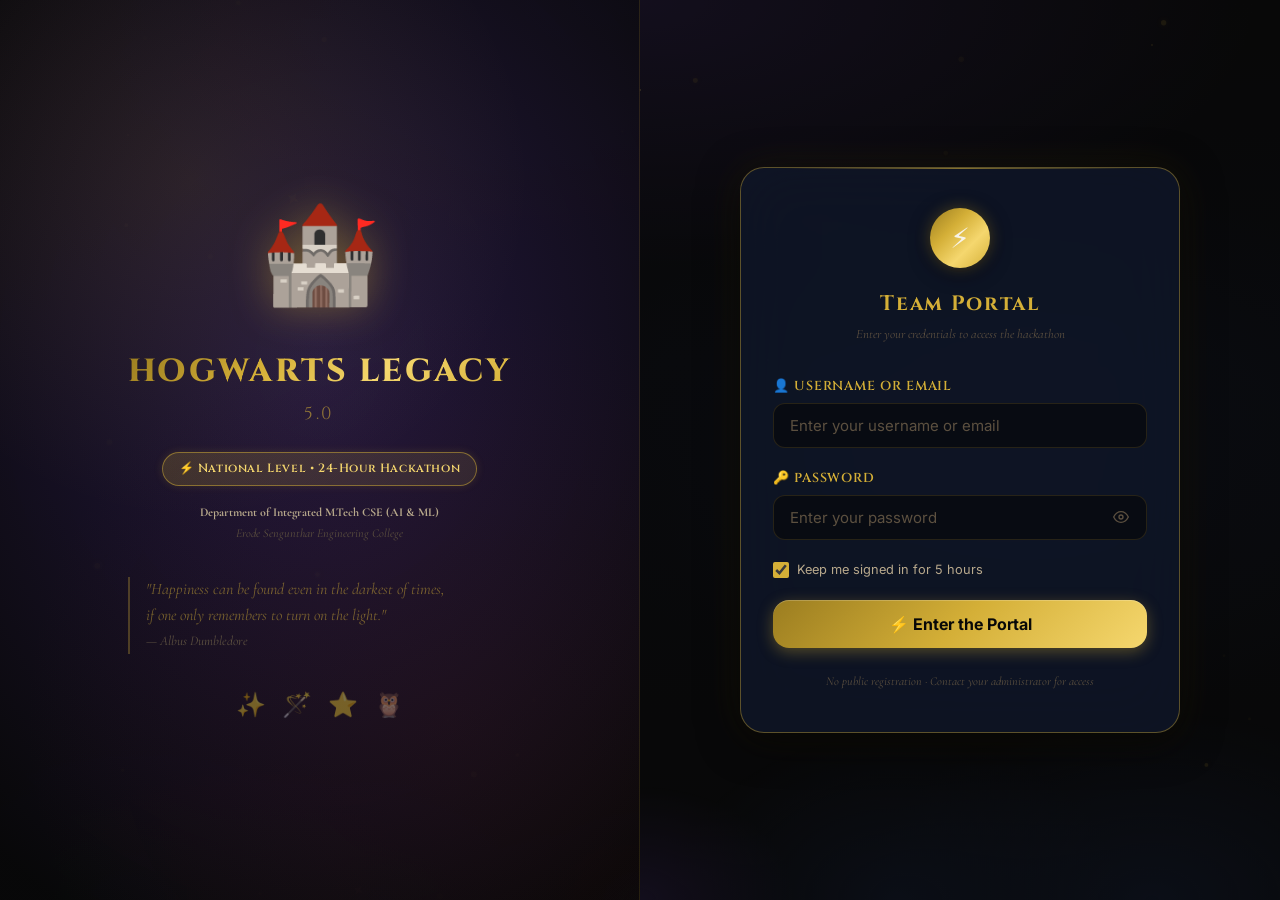
==== project-portal/frontend/index.html @ de7a6e7e "feat: admin edit permission workflow, bulk actions, CSV export, 5h session, magical cursor, and UI e" ====
<!DOCTYPE html>
<html lang="en">
<head>
  <meta charset="UTF-8" />
  <meta name="viewport" content="width=device-width, initial-scale=1.0" />

  <!-- SEO -->
  <title>Hogwarts Legacy 5.0 — Team Login Portal</title>
  <meta name="description" content="Sign in to Hogwarts Legacy 5.0 — National Level 24-Hour Technical Hackathon Portal by Department of Integrated M.Tech CSE (AI & ML), Erode Sengunthar Engineering College." />

  <!-- Security Headers via Meta -->
  <meta http-equiv="X-Content-Type-Options" content="nosniff" />
  <meta http-equiv="X-Frame-Options" content="DENY" />
  <meta http-equiv="Referrer-Policy" content="strict-origin-when-cross-origin" />
  <meta http-equiv="Permissions-Policy" content="camera=(), microphone=(), geolocation=()" />

  <!-- Preload Fonts -->
  <link rel="preconnect" href="https://fonts.googleapis.com" />
  <link rel="preconnect" href="https://fonts.gstatic.com" crossorigin />

  <link rel="stylesheet" href="css/styles.css" />

  <style>
    /* Extra styles for login page particles layer */
    .stars-layer { animation: fogDrift 8s ease-in-out infinite; }
  </style>
</head>
<body>

<!-- Stars decorative layer -->
<div class="stars-layer" aria-hidden="true"></div>

<!-- ── Login Layout ────────────────────────────────────────────────────── -->
<div class="login-page" id="login-page-root">

  <!-- LEFT PANEL — Hogwarts Artwork -->
  <div class="login-left" aria-hidden="true">
    <div class="login-castle" role="img" aria-label="Hogwarts Castle">🏰</div>
    <div class="login-left-content">
      <div class="login-left-title">HOGWARTS LEGACY</div>
      <div class="login-left-edition">5.0</div>
      <div style="margin-bottom:1rem">
        <span class="badge badge-domain-ai" style="font-size:0.75rem;padding:0.4rem 1rem">⚡ National Level • 24-Hour Hackathon</span>
      </div>
      <div class="login-left-dept">
        <strong>Department of Integrated M.Tech CSE (AI &amp; ML)</strong><br />
        Erode Sengunthar Engineering College
      </div>
      <blockquote class="login-left-quote">
        "Happiness can be found even in the darkest of times,<br />
        if one only remembers to turn on the light."
        <br /><small style="color:var(--text-muted)">— Albus Dumbledore</small>
      </blockquote>

      <!-- Floating orb decorations -->
      <div style="margin-top:2rem;display:flex;gap:1rem;justify-content:center;opacity:0.4">
        <span style="font-size:1.5rem;animation:castleFloat 3s ease-in-out infinite">✨</span>
        <span style="font-size:1.5rem;animation:castleFloat 4s ease-in-out infinite 0.5s">🪄</span>
        <span style="font-size:1.5rem;animation:castleFloat 3.5s ease-in-out infinite 1s">⭐</span>
        <span style="font-size:1.5rem;animation:castleFloat 4.5s ease-in-out infinite 1.5s">🦉</span>
      </div>
    </div>
  </div>

  <!-- RIGHT PANEL — Login Form -->
  <div class="login-right">
    <!-- Mobile-only Hogwarts Brand Header -->
    <div class="mobile-login-header" aria-hidden="true">
      <div class="mobile-login-castle">🏰</div>
      <div class="mobile-login-title">HOGWARTS LEGACY 5.0</div>
      <div class="mobile-login-badge">⚡ National 24-Hour Hackathon</div>
      <div class="mobile-login-dept">Dept. of Integrated M.Tech CSE (AI &amp; ML)<br>Erode Sengunthar Engineering College</div>
    </div>

    <div class="login-card fade-in">

      <!-- Logo -->
      <div class="login-logo" aria-hidden="true">⚡</div>

      <!-- Branding -->
      <h1 class="login-title">Team Portal</h1>
      <p class="login-subtitle">Enter your credentials to access the hackathon</p>

      <!-- Session-expired notice (shown via URL param) -->
      <div id="session-expired-notice" class="login-attempts-warning" style="display:none;margin-bottom:1rem">
        ⏳ Your session expired. Please login again.
      </div>

      <!-- Error Alert -->
      <div id="alert" class="alert alert-error alert-hidden" role="alert" aria-live="assertive">
        <span aria-hidden="true">⚠️</span>
        <span id="alert-msg"></span>
      </div>

      <!-- Lockout Warning -->
      <div id="lockout-warning" class="login-attempts-warning" role="alert" aria-live="polite">
        🔒 <span id="lockout-msg">Account temporarily locked. Try again later.</span>
      </div>

      <!-- Attempt warning -->
      <div id="attempt-warning" class="login-attempts-warning" role="alert" aria-live="polite">
        ⚠️ <span id="attempt-msg">Invalid credentials.</span>
      </div>

      <!-- Login Form -->
      <form class="login-form" id="login-form" novalidate autocomplete="on">
        <!-- Username -->
        <div class="form-group">
          <label class="form-label" for="username">
            <span aria-hidden="true">👤</span> Username or Email
          </label>
          <input
            class="form-input"
            type="text"
            id="username"
            name="username"
            placeholder="Enter your username or email"
            autocomplete="username"
            required
            aria-required="true"
            spellcheck="false"
            autocorrect="off"
            autocapitalize="none"
          />
        </div>

        <!-- Password -->
        <div class="form-group">
          <label class="form-label" for="password">
            <span aria-hidden="true">🔑</span> Password
          </label>
          <div class="pw-input-wrap">
            <input
              class="form-input"
              type="password"
              id="password"
              name="password"
              placeholder="Enter your password"
              autocomplete="current-password"
              required
              aria-required="true"
            />
            <button
              type="button"
              class="pw-toggle"
              id="pw-toggle"
              aria-label="Show password"
              aria-pressed="false"
              tabindex="0"
            >
              <!-- Eye open -->
              <svg id="eye-open" viewBox="0 0 24 24" fill="none" stroke="currentColor" stroke-width="2">
                <path d="M1 12s4-8 11-8 11 8 11 8-4 8-11 8-11-8-11-8z"/>
                <circle cx="12" cy="12" r="3"/>
              </svg>
              <!-- Eye closed (hidden initially) -->
              <svg id="eye-closed" viewBox="0 0 24 24" fill="none" stroke="currentColor" stroke-width="2" style="display:none">
                <path d="M17.94 17.94A10.07 10.07 0 0112 20c-7 0-11-8-11-8a18.45 18.45 0 015.06-5.94M9.9 4.24A9.12 9.12 0 0112 4c7 0 11 8 11 8a18.5 18.5 0 01-2.16 3.19m-6.72-1.07a3 3 0 11-4.24-4.24"/>
                <line x1="1" y1="1" x2="23" y2="23"/>
              </svg>
            </button>
          </div>
          <!-- Caps Lock Detection Warning -->
          <div id="caps-lock-warning" style="display:none;color:var(--accent-gold);font-size:0.75rem;margin-top:0.4rem;align-items:center;gap:0.35rem">
            <span>⬆️</span> <strong>Caps Lock is ON</strong>
          </div>
        </div>

        <!-- Remember Me / 5-Hour Session -->
        <div class="login-options">
          <label class="remember-me" for="remember-me">
            <input type="checkbox" id="remember-me" name="remember-me" checked />
            <span>Keep me signed in for 5 hours</span>
          </label>
        </div>

        <!-- Submit -->
        <button class="btn btn-primary btn-lg btn-full" type="submit" id="login-btn" aria-label="Sign in to the portal">
          ⚡ Enter the Portal
        </button>
      </form>

      <!-- Footer note -->
      <p class="text-center mt-3 text-xs text-muted" style="font-family:'Cormorant Garamond',serif;font-style:italic">
        No public registration · Contact your administrator for access
      </p>
    </div>
  </div>
</div>

<script type="module">
  import { getToken, getUser } from './js/api.js';
  import { login }             from './js/auth.js';
  import { loginSecurity, sanitizeInput, cleanForApi, saveRememberedUsername, getRememberedUsername, secureLogout } from './js/security.js';
  import { toast }             from './js/toast.js';
  import { showLoader, hideLoader } from './js/theme.js';
  import { initParticles }     from './js/particles.js';

  // ── Init particles (subtle on login page) ──
  initParticles({ count: window.innerWidth < 768 ? 20 : 40, opacity: 0.4 });

  // ── Session expired notice ──
  const params = new URLSearchParams(window.location.search);
  if (params.get('expired') === '1') {
    document.getElementById('session-expired-notice').style.display = 'block';
    // Clear the param from URL without reload
    history.replaceState({}, '', window.location.pathname);
  }

  // ── Already logged in → redirect ──
  const token = getToken();
  const existing = getUser();
  if (token && existing) {
    showLoader('Resuming your session…');
    setTimeout(() => {
      window.location.href = existing.role === 'ADMIN' ? 'admin.html' : 'dashboard.html';
    }, 800);
  }

  // ── Autofill remembered username ──
  const rememberedUser = getRememberedUsername();
  if (rememberedUser) {
    document.getElementById('username').value = rememberedUser;
    document.getElementById('remember-me').checked = true;
  }

  // ── DOM refs ──
  const form         = document.getElementById('login-form');
  const btn          = document.getElementById('login-btn');
  const alertEl      = document.getElementById('alert');
  const alertMsg     = document.getElementById('alert-msg');
  const lockoutWarn  = document.getElementById('lockout-warning');
  const lockoutMsg   = document.getElementById('lockout-msg');
  const attemptWarn  = document.getElementById('attempt-warning');
  const attemptMsg   = document.getElementById('attempt-msg');
  const pwInput      = document.getElementById('password');
  const pwToggle     = document.getElementById('pw-toggle');
  const eyeOpen      = document.getElementById('eye-open');
  const eyeClosed    = document.getElementById('eye-closed');

  // ── Password visibility toggle ──
  pwToggle.addEventListener('click', () => {
    const isHidden = pwInput.type === 'password';
    pwInput.type = isHidden ? 'text' : 'password';
    eyeOpen.style.display   = isHidden ? 'none'  : '';
    eyeClosed.style.display = isHidden ? ''      : 'none';
    pwToggle.setAttribute('aria-label',   isHidden ? 'Hide password' : 'Show password');
    pwToggle.setAttribute('aria-pressed', isHidden ? 'true' : 'false');
    pwInput.focus();
  });

  // Keyboard support for toggle
  pwToggle.addEventListener('keydown', (e) => {
    if (e.key === 'Enter' || e.key === ' ') { e.preventDefault(); pwToggle.click(); }
  });

  // ── Caps Lock Detection ──
  const capsWarning = document.getElementById('caps-lock-warning');
  if (pwInput && capsWarning) {
    const checkCaps = (e) => {
      if (e.getModifierState && e.getModifierState('CapsLock')) {
        capsWarning.style.display = 'flex';
      } else {
        capsWarning.style.display = 'none';
      }
    };
    pwInput.addEventListener('keydown', checkCaps);
    pwInput.addEventListener('keyup', checkCaps);
    pwInput.addEventListener('blur', () => { capsWarning.style.display = 'none'; });
  }

  // ── Alert helpers ──
  function showError(msg) {
    alertMsg.textContent = msg;
    alertEl.classList.remove('alert-hidden');
    alertEl.scrollIntoView({ behavior: 'smooth', block: 'nearest' });
  }
  function hideError() { alertEl.classList.add('alert-hidden'); }

  function showLockout() {
    lockoutMsg.textContent = `Account locked for ${loginSecurity.getRemainingLockoutFormatted()}. Too many failed attempts.`;
    lockoutWarn.classList.add('visible');
    attemptWarn.classList.remove('visible');
    btn.disabled = true;
    btn.textContent = '🔒 Account Locked';
  }

  function showAttemptWarn(attempts) {
    const left = loginSecurity.attemptsLeft();
    attemptMsg.textContent = `Invalid username or password. ${left} attempt${left !== 1 ? 's' : ''} remaining.`;
    attemptWarn.classList.add('visible');
  }

  // ── Check lockout on load ──
  if (loginSecurity.isLocked()) {
    showLockout();
    // Poll until lockout expires
    const lockPoll = setInterval(() => {
      if (!loginSecurity.isLocked()) {
        clearInterval(lockPoll);
        lockoutWarn.classList.remove('visible');
        attemptWarn.classList.remove('visible');
        btn.disabled = false;
        btn.innerHTML = '⚡ Enter the Portal';
        toast.info('Account unlocked. You may now login.');
      } else {
        lockoutMsg.textContent = `Account locked for ${loginSecurity.getRemainingLockoutFormatted()}. Too many failed attempts.`;
      }
    }, 10000);
  }

  // ── Form submit ──
  form.addEventListener('submit', async (e) => {
    e.preventDefault();
    hideError();

    // Lockout check
    if (loginSecurity.isLocked()) { showLockout(); return; }

    // Read & sanitize
    const rawUser = document.getElementById('username').value;
    const rawPass = document.getElementById('password').value;
    const username = cleanForApi(rawUser);  // only trim for API
    const password = rawPass;               // never modify passwords

    if (!username || !password) {
      showError('Please enter your username and password.');
      return;
    }

    // Remember me
    const rememberMe = document.getElementById('remember-me').checked;

    // Disable button
    btn.disabled = true;
    btn.innerHTML = '<span class="hw-spinner"></span>Entering the portal…';

    try {
      showLoader('Authenticating…');
      const user = await login(username, password);

      // Record success — clear lockout
      loginSecurity.recordSuccess();

      // Handle remember me
      if (rememberMe) {
        saveRememberedUsername(username);
      } else {
        secureLogout(false);  // clears remembered if unchecked
        // Re-set tokens (login already set them via auth.js)
        // We only want to remove the remembered username
        localStorage.removeItem('hw_remembered_username');
      }

      hideLoader(200);
      updateLoaderMessage('Welcome, ' + (user.team_name || user.username) + '!');
      toast.magic('⚡ Welcome to Hogwarts Legacy 5.0!');

      setTimeout(() => {
        window.location.href = user.role === 'ADMIN' ? 'admin.html' : 'dashboard.html';
      }, 1200);

    } catch (err) {
      hideLoader(0);
      const attempts = loginSecurity.recordFailure();

      if (loginSecurity.isLocked()) {
        showLockout();
        toast.error('Account locked after too many failed attempts.');
      } else {
        // Never reveal which field — generic message
        showError('Invalid username or password.');
        showAttemptWarn(attempts);
      }

      btn.disabled = false;
      btn.innerHTML = '⚡ Enter the Portal';
    }
  });

  // ── Suppress duplicate submits on double-click ──
  let submitting = false;
  form.addEventListener('submit', () => {
    if (submitting) return false;
    submitting = true;
    setTimeout(() => submitting = false, 3000);
  }, true);

  // Import updateLoaderMessage separately to avoid scope issues
  import('./js/theme.js').then(({ updateLoaderMessage }) => {
    window.updateLoaderMessage = updateLoaderMessage;
  });
</script>
<script src="js/cursor.js" defer></script>
</body>
</html>
---- project-portal/frontend/css/styles.css ----
/* =============================================
   HOGWARTS LEGACY 5.0 — COMPLETE THEME
   National Level 24-Hour Technical Hackathon
   Dept. of Integrated M.Tech CSE (AI & ML)
   Erode Sengunthar Engineering College
   ============================================= */

@import url('https://fonts.googleapis.com/css2?family=Cinzel:wght@400;500;600;700;800;900&family=Cormorant+Garamond:ital,wght@0,400;0,600;1,400&family=Inter:wght@300;400;500;600;700;800&family=JetBrains+Mono:wght@400;500&display=swap');

/* ── CSS Variables ─────────────────────────────────────────────────────── */
:root {
  /* Hogwarts Palette */
  --hogwarts-black:   #080808;
  --hogwarts-midnight:#0F172A;
  --gold:             #D4AF37;
  --gold-light:       #F5D76E;
  --gold-dark:        #9B7D20;
  --burgundy:         #5C1E1E;
  --deep-purple:      #281B44;
  --ivory:            #F7F3E8;

  /* Legacy Dark BG */
  --bg-primary:    #080808;
  --bg-secondary:  #0F172A;
  --bg-card:       rgba(15,23,42,0.85);
  --bg-card-hover: rgba(20,30,55,0.92);
  --bg-input:      rgba(8,8,8,0.7);
  --bg-glass:      rgba(15,23,42,0.75);

  /* Accents */
  --accent-blue:   #4f8ef7;
  --accent-purple: #8b5cf6;
  --accent-cyan:   #06b6d4;
  --accent-green:  #22c55e;
  --accent-orange: #f97316;
  --accent-red:    #ef4444;
  --accent-yellow: #eab308;

  /* Text */
  --text-primary:   #F7F3E8;
  --text-secondary: #b8a98c;
  --text-muted:     #5c5040;

  /* Borders */
  --border:       rgba(212,175,55,0.15);
  --border-focus: #D4AF37;
  --border-gold:  rgba(212,175,55,0.4);

  /* Domain Gradients */
  --ai-gradient:    linear-gradient(135deg, #D4AF37 0%, #f5d76e 50%, #b8860b 100%);
  --cyber-gradient: linear-gradient(135deg, #8b1a1a 0%, #dc2626 50%, #7f1d1d 100%);
  --oi-gradient:    linear-gradient(135deg, #1e3a8a 0%, #3b82f6 50%, #1d4ed8 100%);
  --admin-gradient: linear-gradient(135deg, #5C1E1E 0%, #8b5cf6 100%);

  /* Hogwarts Gold Gradient */
  --gold-gradient: linear-gradient(135deg, #9B7D20 0%, #D4AF37 35%, #F5D76E 65%, #D4AF37 100%);

  /* Shadows */
  --shadow-sm:   0 2px 8px rgba(0,0,0,0.6);
  --shadow-md:   0 4px 24px rgba(0,0,0,0.7);
  --shadow-lg:   0 8px 40px rgba(0,0,0,0.8);
  --shadow-glow: 0 0 20px rgba(212,175,55,0.15), 0 0 40px rgba(212,175,55,0.08);
  --shadow-gold: 0 0 15px rgba(212,175,55,0.3), 0 4px 20px rgba(0,0,0,0.5);

  /* Radii */
  --radius-sm: 6px;
  --radius-md: 12px;
  --radius-lg: 16px;
  --radius-xl: 24px;

  /* Transitions */
  --transition:      0.2s ease;
  --transition-slow: 0.5s cubic-bezier(0.4,0,0.2,1);
}

/* ── Reset & Base ──────────────────────────────────────────────────────── */
*, *::before, *::after { box-sizing: border-box; margin: 0; padding: 0; }

html { font-size: 16px; scroll-behavior: smooth; }

body {
  font-family: 'Inter', system-ui, sans-serif;
  background: var(--bg-primary);
  color: var(--text-primary);
  min-height: 100vh;
  line-height: 1.6;
  -webkit-font-smoothing: antialiased;
  -moz-osx-font-smoothing: grayscale;
  overflow-x: hidden;
}

/* ── Magical Background ────────────────────────────────────────────────── */
body::before {
  content: '';
  position: fixed; inset: 0; z-index: -2;
  background:
    radial-gradient(ellipse 80% 50% at 50% 0%, rgba(40,27,68,0.7) 0%, transparent 60%),
    radial-gradient(ellipse 50% 40% at 20% 100%, rgba(92,30,30,0.3) 0%, transparent 50%),
    radial-gradient(ellipse 60% 50% at 80% 50%, rgba(15,23,42,0.5) 0%, transparent 60%),
    linear-gradient(180deg, #080808 0%, #0a0b10 40%, #080808 100%);
  pointer-events: none;
}

/* Castle silhouette via CSS */
body::after {
  content: '';
  position: fixed;
  bottom: 0; left: 0; right: 0;
  height: 35vh;
  z-index: -1;
  background:
    /* Mountain silhouettes */
    radial-gradient(ellipse 30% 80% at 10% 100%, rgba(15,23,42,0.9) 0%, transparent 70%),
    radial-gradient(ellipse 25% 70% at 30% 100%, rgba(15,23,42,0.8) 0%, transparent 65%),
    radial-gradient(ellipse 20% 60% at 50% 100%, rgba(40,27,68,0.7) 0%, transparent 60%),
    radial-gradient(ellipse 25% 75% at 70% 100%, rgba(15,23,42,0.85) 0%, transparent 70%),
    radial-gradient(ellipse 30% 80% at 90% 100%, rgba(15,23,42,0.9) 0%, transparent 75%);
  pointer-events: none;
}

/* Floating star particles via CSS (decorative) */
.stars-layer {
  position: fixed; inset: 0; z-index: -1; pointer-events: none;
  background-image:
    radial-gradient(1px 1px at 10% 15%, rgba(212,175,55,0.6) 0%, transparent 100%),
    radial-gradient(1px 1px at 25% 35%, rgba(212,175,55,0.4) 0%, transparent 100%),
    radial-gradient(1.5px 1.5px at 50% 10%, rgba(245,215,110,0.5) 0%, transparent 100%),
    radial-gradient(1px 1px at 75% 25%, rgba(212,175,55,0.35) 0%, transparent 100%),
    radial-gradient(1px 1px at 90% 5%,  rgba(212,175,55,0.5) 0%, transparent 100%),
    radial-gradient(1px 1px at 15% 55%, rgba(212,175,55,0.25) 0%, transparent 100%),
    radial-gradient(1.5px 1.5px at 60% 40%, rgba(245,215,110,0.4) 0%, transparent 100%),
    radial-gradient(1px 1px at 85% 60%, rgba(212,175,55,0.3) 0%, transparent 100%),
    radial-gradient(1px 1px at 35% 80%, rgba(212,175,55,0.2) 0%, transparent 100%),
    radial-gradient(1px 1px at 70% 75%, rgba(245,215,110,0.3) 0%, transparent 100%);
}

/* Animated floating fog */
@keyframes fogDrift { 0%{transform:translateX(0) scaleX(1);} 50%{transform:translateX(3%) scaleX(1.03);} 100%{transform:translateX(0) scaleX(1);} }

/* ── Typography ────────────────────────────────────────────────────────── */
h1 { font-family: 'Cinzel', serif; font-size: 2rem; font-weight: 700; line-height: 1.2; color: var(--text-primary); }
h2 { font-family: 'Cinzel', serif; font-size: 1.5rem; font-weight: 600; }
h3 { font-size: 1.2rem; font-weight: 600; }
h4 { font-size: 1rem; font-weight: 600; }
p  { color: var(--text-secondary); }
code { font-family: 'JetBrains Mono', monospace; color: var(--gold); }

.font-cinzel { font-family: 'Cinzel', serif !important; }
.font-cormorant { font-family: 'Cormorant Garamond', serif !important; }

/* ── Layout ────────────────────────────────────────────────────────────── */
.container { max-width: 1280px; margin: 0 auto; padding: 0 1.5rem; }
.flex { display: flex; }
.flex-col { flex-direction: column; }
.items-center { align-items: center; }
.justify-between { justify-content: space-between; }
.justify-center { justify-content: center; }
.gap-1 { gap: 0.5rem; }
.gap-2 { gap: 1rem; }
.gap-3 { gap: 1.5rem; }
.gap-4 { gap: 2rem; }

.grid-2 { display: grid; grid-template-columns: repeat(2, 1fr); gap: 1.5rem; }
.grid-3 { display: grid; grid-template-columns: repeat(3, 1fr); gap: 1.5rem; }
.grid-4 { display: grid; grid-template-columns: repeat(4, 1fr); gap: 1.5rem; }

/* ── Cards ─────────────────────────────────────────────────────────────── */
.card {
  background: var(--bg-card);
  backdrop-filter: blur(20px);
  border: 1px solid var(--border);
  border-radius: var(--radius-lg);
  padding: 1.5rem;
  transition: all var(--transition);
  position: relative;
}
.card:hover {
  border-color: var(--border-gold);
  box-shadow: var(--shadow-glow);
}

.card-glass {
  background: rgba(15,23,42,0.75);
  backdrop-filter: blur(24px);
  border: 1px solid var(--border-gold);
  border-radius: var(--radius-xl);
}

/* Parchment card style */
.card-parchment {
  background: linear-gradient(135deg, rgba(20,15,8,0.9) 0%, rgba(15,12,5,0.95) 100%);
  border: 1px solid rgba(212,175,55,0.3);
  border-radius: var(--radius-lg);
  padding: 1.5rem;
  position: relative;
}
.card-parchment::before {
  content: '';
  position: absolute; inset: 0;
  border-radius: inherit;
  background: linear-gradient(135deg, rgba(212,175,55,0.03) 0%, transparent 60%);
  pointer-events: none;
}

/* ── Buttons ───────────────────────────────────────────────────────────── */
.btn {
  display: inline-flex;
  align-items: center;
  justify-content: center;
  gap: 0.5rem;
  padding: 0.625rem 1.25rem;
  border-radius: var(--radius-md);
  font-family: 'Inter', sans-serif;
  font-size: 0.875rem;
  font-weight: 600;
  cursor: pointer;
  border: none;
  outline: none;
  transition: all 0.25s ease;
  text-decoration: none;
  white-space: nowrap;
  user-select: none;
  position: relative;
  overflow: hidden;
}
.btn::after {
  content: '';
  position: absolute; inset: 0;
  background: rgba(255,255,255,0);
  transition: background 0.2s;
}
.btn:hover::after { background: rgba(255,255,255,0.05); }
.btn:disabled { opacity: 0.5; cursor: not-allowed; }
.btn:focus-visible { outline: 2px solid var(--gold); outline-offset: 2px; }

/* Primary — Gold Magical */
.btn-primary {
  background: linear-gradient(135deg, #9B7D20 0%, #D4AF37 50%, #F5D76E 100%);
  color: #080808;
  font-weight: 700;
  box-shadow: 0 4px 15px rgba(212,175,55,0.35), inset 0 1px 0 rgba(255,255,255,0.2);
  text-shadow: none;
}
.btn-primary:hover:not(:disabled) {
  transform: translateY(-2px);
  box-shadow: 0 8px 25px rgba(212,175,55,0.5), inset 0 1px 0 rgba(255,255,255,0.2);
}
.btn-primary:active:not(:disabled) { transform: translateY(0); }

.btn-success {
  background: linear-gradient(135deg, #166534, #22c55e);
  color: #fff;
  box-shadow: 0 4px 15px rgba(34,197,94,0.3);
}
.btn-success:hover:not(:disabled) { transform: translateY(-2px); box-shadow: 0 8px 20px rgba(34,197,94,0.4); }

.btn-danger {
  background: linear-gradient(135deg, #7f1d1d, #ef4444);
  color: #fff;
  box-shadow: 0 4px 15px rgba(239,68,68,0.3);
}
.btn-danger:hover:not(:disabled) { transform: translateY(-2px); }

.btn-ghost {
  background: transparent;
  color: var(--text-secondary);
  border: 1px solid var(--border);
}
.btn-ghost:hover:not(:disabled) {
  background: var(--bg-card-hover);
  color: var(--text-primary);
  border-color: var(--border-gold);
}

.btn-secondary {
  background: rgba(212,175,55,0.1);
  color: var(--gold);
  border: 1px solid rgba(212,175,55,0.3);
}
.btn-secondary:hover:not(:disabled) {
  background: rgba(212,175,55,0.2);
  box-shadow: 0 0 12px rgba(212,175,55,0.2);
}

.btn-lg { padding: 0.875rem 2rem; font-size: 1rem; border-radius: var(--radius-lg); }
.btn-sm { padding: 0.375rem 0.875rem; font-size: 0.8rem; }
.btn-full { width: 100%; }

/* ── Forms ─────────────────────────────────────────────────────────────── */
.form-group { display: flex; flex-direction: column; gap: 0.375rem; }

.form-label {
  font-size: 0.8125rem;
  font-weight: 600;
  color: var(--gold);
  text-transform: uppercase;
  letter-spacing: 0.07em;
  font-family: 'Cinzel', serif;
}

.form-input, .form-select, .form-textarea {
  width: 100%;
  background: rgba(8,8,8,0.6);
  border: 1px solid var(--border);
  border-radius: var(--radius-md);
  padding: 0.75rem 1rem;
  color: var(--text-primary);
  font-family: 'Inter', sans-serif;
  font-size: 0.9375rem;
  transition: all var(--transition);
  outline: none;
}
.form-input:focus, .form-select:focus, .form-textarea:focus {
  border-color: var(--border-focus);
  box-shadow: 0 0 0 3px rgba(212,175,55,0.12), 0 0 15px rgba(212,175,55,0.1);
}
.form-input::placeholder { color: var(--text-muted); }
.form-textarea { resize: vertical; min-height: 120px; }
.form-select { cursor: pointer; }
.form-select option { background: #0F172A; color: var(--text-primary); }

/* Password input wrapper */
.pw-input-wrap {
  position: relative;
}
.pw-input-wrap .form-input {
  padding-right: 2.75rem;
}
.pw-toggle {
  position: absolute;
  right: 0.875rem; top: 50%; transform: translateY(-50%);
  background: none; border: none;
  color: var(--text-muted); cursor: pointer;
  padding: 0.25rem; width: 24px; height: 24px;
  display: flex; align-items: center; justify-content: center;
  transition: color var(--transition);
}
.pw-toggle:hover { color: var(--gold); }
.pw-toggle:focus-visible { outline: 2px solid var(--gold); border-radius: 4px; }
.pw-toggle svg { width: 18px; height: 18px; }

/* ── Badges / Status ───────────────────────────────────────────────────── */
.badge {
  display: inline-flex;
  align-items: center;
  gap: 0.25rem;
  padding: 0.25rem 0.75rem;
  border-radius: 999px;
  font-size: 0.75rem;
  font-weight: 600;
  letter-spacing: 0.03em;
}
.badge-blue    { background: rgba(79,142,247,0.15);  color: #4f8ef7; border: 1px solid rgba(79,142,247,0.3); }
.badge-purple  { background: rgba(139,92,246,0.15);  color: #8b5cf6; border: 1px solid rgba(139,92,246,0.3); }
.badge-cyan    { background: rgba(6,182,212,0.15);   color: #06b6d4; border: 1px solid rgba(6,182,212,0.3); }
.badge-green   { background: rgba(34,197,94,0.15);   color: #22c55e; border: 1px solid rgba(34,197,94,0.3); }
.badge-orange  { background: rgba(249,115,22,0.15);  color: #f97316; border: 1px solid rgba(249,115,22,0.3); }
.badge-red     { background: rgba(239,68,68,0.15);   color: #ef4444; border: 1px solid rgba(239,68,68,0.3); }
.badge-yellow  { background: rgba(234,179,8,0.15);   color: #eab308; border: 1px solid rgba(234,179,8,0.3); }
.badge-gray    { background: rgba(71,85,105,0.2);    color: var(--text-secondary); border: 1px solid var(--border); }
.badge-admin   { background: rgba(239,68,68,0.2);    color: #f87171; border: 1px solid rgba(239,68,68,0.4); }

/* Hogwarts Domain House Badges */
.badge-domain-ai {
  background: linear-gradient(135deg, rgba(212,175,55,0.2) 0%, rgba(245,215,110,0.1) 100%);
  border: 1px solid rgba(212,175,55,0.5);
  color: #F5D76E;
  font-family: 'Cinzel', serif;
  font-size: 0.7rem;
  letter-spacing: 0.05em;
  box-shadow: 0 0 8px rgba(212,175,55,0.15);
}
.badge-domain-cyber {
  background: linear-gradient(135deg, rgba(220,38,38,0.2) 0%, rgba(127,29,29,0.2) 100%);
  border: 1px solid rgba(220,38,38,0.4);
  color: #fca5a5;
  font-family: 'Cinzel', serif;
  font-size: 0.7rem;
}
.badge-domain-oi {
  background: linear-gradient(135deg, rgba(30,58,138,0.25) 0%, rgba(59,130,246,0.15) 100%);
  border: 1px solid rgba(59,130,246,0.4);
  color: #93c5fd;
  font-family: 'Cinzel', serif;
  font-size: 0.7rem;
}

/* ── Navbar ────────────────────────────────────────────────────────────── */
.navbar {
  position: sticky; top: 0; z-index: 100;
  background: rgba(8,8,8,0.88);
  backdrop-filter: blur(24px);
  border-bottom: 1px solid var(--border);
  padding: 0 1.5rem;
  height: 68px;
  display: flex; align-items: center; justify-content: space-between;
  box-shadow: 0 2px 20px rgba(0,0,0,0.5), inset 0 -1px 0 rgba(212,175,55,0.08);
}

.navbar-brand {
  display: flex; align-items: center; gap: 0.875rem;
  text-decoration: none;
}
.navbar-logo {
  width: 40px; height: 40px;
  background: var(--gold-gradient);
  border-radius: var(--radius-sm);
  display: flex; align-items: center; justify-content: center;
  font-size: 1.2rem;
  box-shadow: var(--shadow-gold);
  flex-shrink: 0;
}
.navbar-title {
  font-family: 'Cinzel', serif;
  font-size: 1rem;
  font-weight: 700;
  color: var(--gold);
  letter-spacing: 0.05em;
  line-height: 1.2;
}
.navbar-subtitle {
  font-size: 0.65rem;
  color: var(--text-muted);
  letter-spacing: 0.08em;
  font-family: 'Cinzel', serif;
  text-transform: uppercase;
}

.navbar-actions { display: flex; align-items: center; gap: 1rem; }
.navbar-user    { display: flex; align-items: center; gap: 0.75rem; }
.navbar-avatar {
  width: 38px; height: 38px;
  border-radius: 50%;
  background: var(--gold-gradient);
  display: flex; align-items: center; justify-content: center;
  font-weight: 700; font-size: 0.875rem; color: #080808;
  border: 2px solid rgba(212,175,55,0.4);
  box-shadow: 0 0 10px rgba(212,175,55,0.2);
}

/* Hamburger */
.hamburger-btn {
  display: none;
  flex-direction: column; justify-content: center; align-items: center;
  width: 38px; height: 38px;
  background: rgba(212,175,55,0.08);
  border: 1px solid var(--border);
  border-radius: var(--radius-sm);
  cursor: pointer; gap: 5px;
}
.hamburger-btn span {
  display: block; width: 20px; height: 2px;
  background: var(--gold);
  border-radius: 2px;
  transition: all 0.3s ease;
}
.hamburger-btn.open span:nth-child(1) { transform: rotate(45deg) translate(5px, 5px); }
.hamburger-btn.open span:nth-child(2) { opacity: 0; }
.hamburger-btn.open span:nth-child(3) { transform: rotate(-45deg) translate(5px, -5px); }

/* Mobile Drawer */
.mobile-drawer-overlay {
  display: none;
  position: fixed; inset: 0; z-index: 150;
  background: rgba(0,0,0,0.7);
  backdrop-filter: blur(4px);
}
.mobile-drawer-overlay.open { display: block; }

.mobile-drawer {
  position: fixed; top: 0; left: -280px; bottom: 0; z-index: 151;
  width: 280px;
  background: rgba(8,8,8,0.97);
  border-right: 1px solid var(--border-gold);
  padding: 1.5rem 1rem;
  transition: left 0.35s cubic-bezier(0.34,1.56,0.64,1);
  display: flex; flex-direction: column; gap: 1rem;
  box-shadow: 4px 0 40px rgba(0,0,0,0.8);
}
.mobile-drawer.open { left: 0; }

.mobile-drawer-header {
  display: flex; align-items: center; justify-content: space-between;
  padding-bottom: 1rem; border-bottom: 1px solid var(--border);
}
.mobile-drawer-title {
  font-family: 'Cinzel', serif; color: var(--gold); font-size: 0.85rem; font-weight: 700;
  letter-spacing: 0.1em;
}
.mobile-drawer-close {
  background: none; border: none; color: var(--text-muted);
  cursor: pointer; font-size: 1.25rem; padding: 0.25rem;
  transition: color var(--transition);
}
.mobile-drawer-close:hover { color: var(--gold); }

.mobile-drawer-nav { display: flex; flex-direction: column; gap: 0.35rem; }
.mobile-drawer-item {
  display: flex; align-items: center; gap: 0.875rem;
  padding: 0.75rem 1rem;
  border-radius: var(--radius-md);
  color: var(--text-secondary);
  font-size: 0.9rem; font-weight: 500;
  cursor: pointer;
  border: 1px solid transparent;
  background: none; width: 100%; text-align: left;
  transition: all var(--transition);
}
.mobile-drawer-item:hover {
  background: rgba(212,175,55,0.08);
  color: var(--gold);
  border-color: var(--border);
}
.mobile-drawer-item.active {
  background: rgba(212,175,55,0.12);
  color: var(--gold);
  border-color: var(--border-gold);
}
.mobile-drawer-item .icon { font-size: 1.2rem; width: 22px; text-align: center; }

.mobile-drawer-footer {
  margin-top: auto;
  padding-top: 1rem;
  border-top: 1px solid var(--border);
}

/* ── Sidebar ───────────────────────────────────────────────────────────── */
.layout-shell {
  display: flex;
  min-height: calc(100vh - 68px);
}
.sidebar {
  width: 240px; flex-shrink: 0;
  background: rgba(8,8,8,0.6);
  border-right: 1px solid var(--border);
  padding: 1.5rem 0;
  display: flex; flex-direction: column;
  backdrop-filter: blur(10px);
}
.sidebar-nav { display: flex; flex-direction: column; gap: 0.25rem; padding: 0 0.75rem; }
.sidebar-item {
  display: flex; align-items: center; gap: 0.75rem;
  padding: 0.625rem 0.875rem;
  border-radius: var(--radius-md);
  color: var(--text-secondary);
  font-size: 0.875rem; font-weight: 500;
  cursor: pointer;
  transition: all var(--transition);
  border: 1px solid transparent;
  background: none; width: 100%; text-align: left;
}
.sidebar-item:hover { background: rgba(212,175,55,0.08); color: var(--gold); border-color: var(--border); }
.sidebar-item.active {
  background: rgba(212,175,55,0.12);
  color: var(--gold);
  border-color: rgba(212,175,55,0.3);
  box-shadow: 0 0 10px rgba(212,175,55,0.08);
}
.sidebar-item .icon { font-size: 1.1rem; width: 20px; text-align: center; }
.sidebar-section {
  padding: 1rem 1.25rem 0.5rem;
  font-family: 'Cinzel', serif;
  font-size: 0.65rem; font-weight: 700;
  text-transform: uppercase; letter-spacing: 0.15em;
  color: var(--gold-dark);
}

.main-content {
  flex: 1;
  padding: 2rem;
  overflow-y: auto;
}

/* ── Page Header ───────────────────────────────────────────────────────── */
.page-header { margin-bottom: 2rem; }
.page-header-top {
  display: flex; align-items: center; justify-content: space-between;
  margin-bottom: 0.5rem;
}
.page-title {
  font-family: 'Cinzel', serif;
  font-size: 1.75rem; font-weight: 700;
  color: var(--text-primary);
  text-shadow: 0 0 30px rgba(212,175,55,0.15);
}
.gradient-text {
  background: var(--gold-gradient);
  -webkit-background-clip: text; -webkit-text-fill-color: transparent;
  background-clip: text;
}

/* ── Stat Cards ────────────────────────────────────────────────────────── */
.stat-card {
  background: var(--bg-card);
  backdrop-filter: blur(20px);
  border: 1px solid var(--border);
  border-radius: var(--radius-lg);
  padding: 1.25rem 1.5rem;
  display: flex; flex-direction: column; gap: 0.5rem;
  transition: all var(--transition);
  position: relative; overflow: hidden;
}
.stat-card::before {
  content: '';
  position: absolute; top: 0; left: 0; right: 0;
  height: 1px;
  background: linear-gradient(90deg, transparent, rgba(212,175,55,0.3), transparent);
  opacity: 0;
  transition: opacity var(--transition);
}
.stat-card:hover { transform: translateY(-3px); box-shadow: var(--shadow-glow); border-color: var(--border-gold); }
.stat-card:hover::before { opacity: 1; }

.stat-label { font-size: 0.75rem; font-weight: 700; color: var(--text-muted); text-transform: uppercase; letter-spacing: 0.08em; font-family: 'Cinzel', serif; }
.stat-value { font-size: 2rem; font-weight: 800; color: var(--text-primary); font-family: 'Cinzel', serif; }
.stat-icon  { font-size: 1.5rem; }
.stat-card.accent-blue   { border-top: 2px solid var(--accent-blue);   }
.stat-card.accent-purple { border-top: 2px solid var(--accent-purple);  }
.stat-card.accent-cyan   { border-top: 2px solid var(--accent-cyan);    }
.stat-card.accent-green  { border-top: 2px solid var(--accent-green);   }
.stat-card.accent-orange { border-top: 2px solid var(--accent-orange);  }
.stat-card.accent-red    { border-top: 2px solid var(--accent-red);     }
.stat-card.accent-gold   { border-top: 2px solid var(--gold); }

/* ── Tables ────────────────────────────────────────────────────────────── */
.table-wrapper {
  background: var(--bg-card);
  backdrop-filter: blur(20px);
  border: 1px solid var(--border);
  border-radius: var(--radius-lg);
  overflow: hidden;
}
.table { width: 100%; border-collapse: collapse; font-size: 0.875rem; }
.table th {
  padding: 0.875rem 1rem;
  text-align: left;
  font-size: 0.7rem; font-weight: 700;
  text-transform: uppercase; letter-spacing: 0.08em;
  color: var(--gold-dark);
  background: rgba(8,8,8,0.6);
  border-bottom: 1px solid var(--border);
  font-family: 'Cinzel', serif;
}
.table td {
  padding: 0.875rem 1rem;
  border-bottom: 1px solid rgba(212,175,55,0.06);
  color: var(--text-secondary);
  vertical-align: middle;
}
.table tr:last-child td { border-bottom: none; }
.table tr:hover td { background: rgba(212,175,55,0.04); color: var(--text-primary); }
.table td strong { color: var(--text-primary); font-weight: 600; }

/* ── Alerts ────────────────────────────────────────────────────────────── */
.alert {
  padding: 0.875rem 1rem;
  border-radius: var(--radius-md);
  font-size: 0.875rem;
  display: flex; align-items: flex-start; gap: 0.75rem;
  margin-bottom: 1rem;
}
.alert-success { background: rgba(34,197,94,0.1);   border: 1px solid rgba(34,197,94,0.3);   color: #22c55e; }
.alert-error   { background: rgba(239,68,68,0.1);   border: 1px solid rgba(239,68,68,0.3);   color: #ef4444; }
.alert-info    { background: rgba(212,175,55,0.08); border: 1px solid rgba(212,175,55,0.25); color: var(--gold); }
.alert-warning { background: rgba(212,175,55,0.08); border: 1px solid rgba(212,175,55,0.25); color: var(--gold); }
.alert-hidden  { display: none; }

/* ── Modal ─────────────────────────────────────────────────────────────── */
.modal-overlay {
  position: fixed; inset: 0;
  background: rgba(0,0,0,0.8);
  backdrop-filter: blur(6px);
  z-index: 200;
  display: flex; align-items: center; justify-content: center;
  padding: 1rem;
  opacity: 0; pointer-events: none;
  transition: opacity var(--transition);
}
.modal-overlay.open { opacity: 1; pointer-events: all; }
.modal {
  background: rgba(8,8,8,0.95);
  border: 1px solid var(--border-gold);
  border-radius: var(--radius-xl);
  padding: 2rem;
  width: 100%; max-width: 540px;
  max-height: 90vh; overflow-y: auto;
  transform: translateY(20px) scale(0.97);
  transition: transform var(--transition);
  box-shadow: var(--shadow-lg), 0 0 40px rgba(212,175,55,0.1);
}
.modal-overlay.open .modal { transform: translateY(0) scale(1); }
.modal-header { display: flex; justify-content: space-between; align-items: center; margin-bottom: 1.5rem; }
.modal-title { font-family: 'Cinzel', serif; font-size: 1.25rem; font-weight: 700; color: var(--gold); }
.modal-close {
  background: none; border: none; color: var(--text-muted);
  cursor: pointer; font-size: 1.5rem; line-height: 1; padding: 0.25rem;
  transition: color var(--transition);
}
.modal-close:hover { color: var(--gold); }
.modal-footer { display: flex; gap: 0.75rem; justify-content: flex-end; margin-top: 1.5rem; }
.modal-form { display: flex; flex-direction: column; gap: 1rem; }

/* Wide modal */
.modal-wide { max-width: 780px; }

/* ── Topic cards ───────────────────────────────────────────────────────── */
.topic-grid { display: grid; grid-template-columns: repeat(auto-fill, minmax(220px, 1fr)); gap: 1rem; }
.topic-card {
  background: var(--bg-card);
  border: 1px solid var(--border);
  border-radius: var(--radius-lg);
  padding: 1.25rem;
  cursor: pointer;
  transition: all var(--transition);
  position: relative;
}
.topic-card:hover { border-color: var(--border-gold); transform: translateY(-2px); box-shadow: var(--shadow-glow); }
.topic-card.selected { border-color: var(--gold); background: rgba(212,175,55,0.06); }
.topic-card.selected::after {
  content: '✓';
  position: absolute; top: 0.75rem; right: 0.75rem;
  width: 22px; height: 22px;
  background: var(--gold-gradient);
  border-radius: 50%;
  display: flex; align-items: center; justify-content: center;
  font-size: 0.75rem; color: #080808; font-weight: 700;
}
.topic-card h4 { font-size: 0.9375rem; color: var(--text-primary); margin-bottom: 0.375rem; }
.topic-card p  { font-size: 0.8rem; color: var(--text-muted); }

/* ── Review Timeline ───────────────────────────────────────────────────── */
.timeline {
  position: relative;
  padding: 1.5rem 0 1.5rem 2.75rem;
}
.timeline::before {
  content: '';
  position: absolute; top: 0; bottom: 0; left: 1.15rem; width: 2px;
  background: linear-gradient(180deg, var(--gold) 0%, rgba(212,175,55,0.3) 60%, transparent 100%);
  box-shadow: 0 0 8px rgba(212,175,55,0.3);
}
.timeline-item { position: relative; margin-bottom: 2rem; }
.timeline-item:last-child { margin-bottom: 0; }

.timeline-marker {
  position: absolute; left: -2.75rem; top: 0.25rem;
  width: 26px; height: 26px;
  border-radius: 50%;
  background: var(--bg-card);
  border: 2px solid var(--gold);
  box-shadow: 0 0 12px rgba(212,175,55,0.4);
  display: flex; align-items: center; justify-content: center;
  font-size: 0.75rem; z-index: 2;
}
.timeline-marker.passed  { border-color: #22c55e; box-shadow: 0 0 12px rgba(34,197,94,0.5);  color: #22c55e; }
.timeline-marker.needs-improvement { border-color: var(--gold); box-shadow: 0 0 12px rgba(212,175,55,0.5); color: var(--gold); }
.timeline-marker.rejected{ border-color: #ef4444; box-shadow: 0 0 12px rgba(239,68,68,0.5);  color: #ef4444; }
.timeline-marker.submitted{ border-color: #06b6d4; box-shadow: 0 0 12px rgba(6,182,212,0.5); color: #06b6d4; }

.timeline-card {
  background: var(--bg-card);
  backdrop-filter: blur(20px);
  border: 1px solid var(--border);
  border-radius: var(--radius-md);
  padding: 1.25rem 1.5rem;
  transition: all var(--transition);
}
.timeline-card:hover { border-color: var(--border-gold); box-shadow: var(--shadow-glow); }
.timeline-header {
  display: flex; align-items: center; justify-content: space-between;
  margin-bottom: 0.65rem; flex-wrap: wrap; gap: 0.5rem;
}
.timeline-title  { font-family: 'Cinzel', serif; font-size: 1rem; font-weight: 700; color: var(--text-primary); }
.timeline-date   { font-size: 0.8rem; color: var(--text-muted); font-family: 'JetBrains Mono', monospace; }
.timeline-content{ font-size: 0.92rem; color: var(--text-secondary); line-height: 1.6; }

/* ── Progress ──────────────────────────────────────────────────────────── */
.progress-bar { height: 8px; border-radius: 4px; background: rgba(212,175,55,0.1); overflow: hidden; margin: 0.5rem 0; }
.progress-fill {
  height: 100%; border-radius: 4px;
  background: var(--gold-gradient);
  transition: width 0.8s cubic-bezier(0.4,0,0.2,1);
  box-shadow: 0 0 10px rgba(212,175,55,0.4);
}

/* ── Domain Branding ───────────────────────────────────────────────────── */
.domain-header {
  border-radius: var(--radius-lg);
  padding: 2rem;
  margin-bottom: 2rem;
  position: relative; overflow: hidden;
  backdrop-filter: blur(20px);
}
.domain-header::before {
  content: ''; position: absolute; inset: 0; opacity: 0.03; background-size: 100px;
}
.domain-header-ai    { background: linear-gradient(135deg, rgba(212,175,55,0.12), rgba(245,215,110,0.08)); border: 1px solid rgba(212,175,55,0.3); }
.domain-header-cyber { background: linear-gradient(135deg, rgba(127,29,29,0.2), rgba(220,38,38,0.12)); border: 1px solid rgba(220,38,38,0.3); }
.domain-header-oi    { background: linear-gradient(135deg, rgba(30,58,138,0.2), rgba(59,130,246,0.12)); border: 1px solid rgba(59,130,246,0.3); }

/* ── Spinner ───────────────────────────────────────────────────────────── */
.spinner {
  width: 24px; height: 24px;
  border: 3px solid rgba(212,175,55,0.2);
  border-top-color: var(--gold);
  border-radius: 50%;
  animation: spin 0.7s linear infinite;
  display: inline-block;
}
@keyframes spin { to { transform: rotate(360deg); } }

.loading-overlay {
  display: flex; align-items: center; justify-content: center;
  gap: 1rem; padding: 3rem; color: var(--text-muted); flex-direction: column;
}

/* ── Pagination ────────────────────────────────────────────────────────── */
.pagination { display: flex; align-items: center; gap: 0.5rem; justify-content: center; margin-top: 1.5rem; }
.page-btn {
  width: 36px; height: 36px;
  display: flex; align-items: center; justify-content: center;
  border-radius: var(--radius-sm);
  font-size: 0.875rem; font-weight: 500;
  cursor: pointer; border: 1px solid var(--border);
  background: none; color: var(--text-secondary);
  transition: all var(--transition);
}
.page-btn:hover { background: rgba(212,175,55,0.1); color: var(--gold); border-color: var(--border-gold); }
.page-btn.active { background: var(--gold-gradient); color: #080808; border-color: var(--gold); font-weight: 700; }
.page-btn:disabled { opacity: 0.35; cursor: not-allowed; }

/* ── Login Page ────────────────────────────────────────────────────────── */
.login-page {
  min-height: 100vh;
  display: grid; grid-template-columns: 1fr 1fr;
  position: relative; overflow: hidden;
}

/* Left panel — Hogwarts artwork */
.login-left {
  position: relative;
  display: flex; flex-direction: column;
  align-items: center; justify-content: center;
  padding: 3rem;
  background:
    radial-gradient(ellipse 80% 70% at 50% 40%, rgba(40,27,68,0.9) 0%, rgba(8,8,8,0.95) 100%);
  border-right: 1px solid var(--border);
  overflow: hidden;
}
.login-left::before {
  content: '';
  position: absolute; inset: 0;
  background:
    radial-gradient(circle at 30% 20%, rgba(212,175,55,0.1) 0%, transparent 40%),
    radial-gradient(circle at 70% 80%, rgba(92,30,30,0.15) 0%, transparent 50%);
}

.login-castle {
  font-size: 6rem;
  animation: castleFloat 4s ease-in-out infinite;
  filter: drop-shadow(0 0 20px rgba(212,175,55,0.4));
  margin-bottom: 1.5rem;
  position: relative; z-index: 1;
}
@keyframes castleFloat { 0%,100%{transform:translateY(0);} 50%{transform:translateY(-12px);} }

.login-left-content { position: relative; z-index: 1; text-align: center; }
.login-left-title {
  font-family: 'Cinzel', serif;
  font-size: 2rem; font-weight: 800; line-height: 1.2;
  background: var(--gold-gradient);
  -webkit-background-clip: text; -webkit-text-fill-color: transparent; background-clip: text;
  margin-bottom: 0.5rem;
  letter-spacing: 0.08em;
}
.login-left-edition {
  font-family: 'Cinzel', serif;
  font-size: 1.1rem; color: rgba(212,175,55,0.6);
  letter-spacing: 0.2em; margin-bottom: 1.5rem;
}
.login-left-dept {
  font-size: 0.75rem; color: var(--text-muted); line-height: 1.8;
  font-family: 'Cormorant Garamond', serif; font-style: italic;
}
.login-left-dept strong { color: var(--text-secondary); font-style: normal; }

.login-left-quote {
  margin-top: 2rem;
  font-family: 'Cormorant Garamond', serif;
  font-style: italic; font-size: 1rem;
  color: rgba(212,175,55,0.5);
  border-left: 2px solid rgba(212,175,55,0.3);
  padding-left: 1rem; text-align: left;
  max-width: 320px;
}

/* Right panel — login form */
.login-right {
  display: flex; align-items: center; justify-content: center;
  padding: 3rem 2rem;
  background: rgba(8,8,8,0.5);
}

.login-bg { display: none; }

.login-card {
  position: relative;
  background: rgba(15,23,42,0.8);
  backdrop-filter: blur(30px);
  border: 1px solid var(--border-gold);
  border-radius: var(--radius-xl);
  padding: 2.5rem 2rem;
  width: 100%;
  max-width: 440px;
  box-shadow: var(--shadow-lg), 0 0 40px rgba(212,175,55,0.1);
}
.login-card::before {
  content: '';
  position: absolute; top: 0; left: 10%; right: 10%; height: 1px;
  background: linear-gradient(90deg, transparent, rgba(212,175,55,0.6), transparent);
}

.login-logo {
  width: 60px; height: 60px;
  background: var(--gold-gradient);
  border-radius: 50%;
  display: flex; align-items: center; justify-content: center;
  font-size: 1.75rem; margin: 0 auto 1.5rem;
  box-shadow: var(--shadow-gold);
}
.login-title {
  font-family: 'Cinzel', serif;
  text-align: center; margin-bottom: 0.4rem;
  font-size: 1.3rem; color: var(--gold);
  letter-spacing: 0.08em;
}
.login-subtitle {
  text-align: center; color: var(--text-muted);
  font-size: 0.8rem; margin-bottom: 2rem;
  font-family: 'Cormorant Garamond', serif;
  font-style: italic;
}
.login-form { display: flex; flex-direction: column; gap: 1.25rem; }

/* Remember me / forgot row */
.login-options {
  display: flex; align-items: center; justify-content: space-between;
  flex-wrap: wrap; gap: 0.5rem;
}
.remember-me { display: flex; align-items: center; gap: 0.5rem; cursor: pointer; }
.remember-me input[type="checkbox"] {
  width: 16px; height: 16px;
  accent-color: var(--gold);
  cursor: pointer;
}
.remember-me span { font-size: 0.8rem; color: var(--text-secondary); }

/* Login attempt warning */
.login-attempts-warning {
  display: none;
  background: rgba(239,68,68,0.08);
  border: 1px solid rgba(239,68,68,0.3);
  border-radius: var(--radius-sm);
  padding: 0.6rem 0.875rem;
  font-size: 0.8rem;
  color: #fca5a5;
}
.login-attempts-warning.visible { display: block; }

/* ── Utilities ─────────────────────────────────────────────────────────── */
.hidden { display: none !important; }
.mt-1 { margin-top: 0.5rem; }
.mt-2 { margin-top: 1rem; }
.mt-3 { margin-top: 1.5rem; }
.mt-4 { margin-top: 2rem; }
.mb-2 { margin-bottom: 1rem; }
.mb-3 { margin-bottom: 1.5rem; }
.ml-1 { margin-left: 0.25rem; }
.text-center { text-align: center; }
.text-sm     { font-size: 0.875rem; }
.text-xs     { font-size: 0.75rem; }
.text-muted  { color: var(--text-muted); }
.text-success{ color: var(--accent-green); }
.text-danger { color: var(--accent-red); }
.text-primary-color { color: var(--gold); }
.text-secondary { color: var(--text-secondary); }
.font-mono   { font-family: 'JetBrains Mono', monospace; }
.w-full      { width: 100%; }

/* ── Scrollbar ─────────────────────────────────────────────────────────── */
::-webkit-scrollbar { width: 6px; height: 6px; }
::-webkit-scrollbar-track { background: rgba(8,8,8,0.5); }
::-webkit-scrollbar-thumb { background: rgba(212,175,55,0.25); border-radius: 3px; }
::-webkit-scrollbar-thumb:hover { background: rgba(212,175,55,0.4); }

/* ── Animations ────────────────────────────────────────────────────────── */
@keyframes fadeIn { from { opacity: 0; transform: translateY(12px); } to { opacity: 1; transform: translateY(0); } }
.fade-in { animation: fadeIn 0.4s cubic-bezier(0.4,0,0.2,1); }

@keyframes pulse { 0%,100% { opacity: 1; } 50% { opacity: 0.6; } }
.pulse { animation: pulse 2s infinite; }

@keyframes goldGlow {
  0%,100% { box-shadow: 0 0 10px rgba(212,175,55,0.2); }
  50%     { box-shadow: 0 0 25px rgba(212,175,55,0.4); }
}
.glow-gold { animation: goldGlow 2.5s ease-in-out infinite; }

/* ── Hero Banner ───────────────────────────────────────────────────────── */
.hero-banner {
  background: linear-gradient(135deg, rgba(40,27,68,0.6) 0%, rgba(92,30,30,0.3) 50%, rgba(15,23,42,0.8) 100%);
  border: 1px solid var(--border-gold);
  border-radius: var(--radius-xl);
  padding: 2rem;
  margin-bottom: 2rem;
  position: relative; overflow: hidden;
  backdrop-filter: blur(20px);
}
.hero-banner::before {
  content: '';
  position: absolute; top: 0; left: 0; right: 0; height: 1px;
  background: linear-gradient(90deg, transparent, var(--gold), transparent);
}
.hero-banner::after {
  content: '';
  position: absolute; inset: 0;
  background: radial-gradient(ellipse at 80% 50%, rgba(212,175,55,0.06) 0%, transparent 60%);
  pointer-events: none;
}
.hero-content { position: relative; z-index: 1; }
.hero-greeting { font-family: 'Cinzel', serif; font-size: 0.75rem; color: var(--gold); letter-spacing: 0.2em; text-transform: uppercase; margin-bottom: 0.5rem; }
.hero-team-name { font-family: 'Cinzel', serif; font-size: 2rem; font-weight: 800; margin-bottom: 0.75rem; }
.hero-team-name .gradient-text { background: var(--gold-gradient); -webkit-background-clip: text; -webkit-text-fill-color: transparent; background-clip: text; }
.hero-quote { font-family: 'Cormorant Garamond', serif; font-style: italic; font-size: 1.1rem; color: rgba(212,175,55,0.5); margin-top: 1rem; }
.hero-meta { display: flex; gap: 1.5rem; flex-wrap: wrap; align-items: center; margin-top: 1rem; }
.hero-meta-item { display: flex; align-items: center; gap: 0.5rem; font-size: 0.875rem; color: var(--text-secondary); }
.hero-meta-item strong { color: var(--text-primary); }
.hero-right { text-align: center; }

/* ── Countdown Widget (in hero) ────────────────────────────────────────── */
.countdown-widget {
  background: rgba(8,8,8,0.5);
  border: 1px solid var(--border-gold);
  border-radius: var(--radius-lg);
  padding: 1.25rem;
  text-align: center;
}
.countdown-widget-title {
  font-family: 'Cinzel', serif; font-size: 0.7rem;
  color: var(--gold); letter-spacing: 0.15em; text-transform: uppercase;
  margin-bottom: 0.75rem;
}

/* ── Team Progress Scroll ──────────────────────────────────────────────── */
.progress-scroll {
  background: var(--bg-card);
  border: 1px solid var(--border);
  border-radius: var(--radius-lg);
  padding: 1.5rem;
  margin-bottom: 1.5rem;
}
.progress-scroll-title { font-family: 'Cinzel', serif; font-size: 0.9rem; color: var(--gold); margin-bottom: 1.25rem; letter-spacing: 0.1em; text-transform: uppercase; }
.scroll-steps { display: flex; flex-direction: column; gap: 0; }
.scroll-step {
  display: flex; align-items: flex-start; gap: 1rem;
  position: relative; padding-bottom: 1.25rem;
}
.scroll-step:last-child { padding-bottom: 0; }
.scroll-step:not(:last-child)::after {
  content: ''; position: absolute; left: 13px; top: 26px;
  width: 2px; height: calc(100% - 10px);
  background: linear-gradient(180deg, rgba(212,175,55,0.4), rgba(212,175,55,0.1));
}
.scroll-step-dot {
  width: 28px; height: 28px; flex-shrink: 0; border-radius: 50%;
  display: flex; align-items: center; justify-content: center;
  font-size: 0.7rem; font-weight: 700; z-index: 1;
  border: 2px solid rgba(212,175,55,0.3);
  background: rgba(8,8,8,0.8);
  color: var(--text-muted);
}
.scroll-step-dot.done {
  background: rgba(212,175,55,0.15);
  border-color: var(--gold);
  color: var(--gold);
  box-shadow: 0 0 8px rgba(212,175,55,0.3);
}
.scroll-step-dot.current {
  background: rgba(212,175,55,0.2);
  border-color: var(--gold-light);
  color: var(--gold-light);
  animation: goldGlow 2s infinite;
}
.scroll-step-label { font-size: 0.875rem; color: var(--text-secondary); padding-top: 0.3rem; }
.scroll-step-label.done    { color: var(--gold); }
.scroll-step-label.current { color: var(--text-primary); font-weight: 600; }

/* ── Hackathon Stats Cards ─────────────────────────────────────────────── */
.progress-card-main {
  background: var(--bg-card);
  backdrop-filter: blur(20px);
  border: 1px solid var(--border);
  border-radius: var(--radius-lg);
  padding: 1.5rem;
  margin-bottom: 1.5rem;
}
.progress-header { display: flex; justify-content: space-between; align-items: center; margin-bottom: 1rem; }
.progress-bar-wrap {
  width: 100%; height: 10px;
  background: rgba(212,175,55,0.08);
  border-radius: 999px; overflow: hidden;
  border: 1px solid rgba(212,175,55,0.1);
  margin-bottom: 1.25rem;
}
.progress-bar-fill {
  height: 100%; border-radius: 999px;
  background: var(--gold-gradient);
  transition: width 0.8s cubic-bezier(0.4,0,0.2,1);
  box-shadow: 0 0 12px rgba(212,175,55,0.5);
}
.progress-stats-grid {
  display: grid; grid-template-columns: repeat(4, 1fr); gap: 1rem;
}
.progress-stat-box {
  background: rgba(8,8,8,0.5);
  border: 1px solid var(--border);
  border-radius: var(--radius-md);
  padding: 0.85rem 1rem; text-align: center;
}
.progress-stat-val { font-family: 'Cinzel', serif; font-size: 1.35rem; font-weight: 800; color: var(--gold); }
.progress-stat-lbl { font-size: 0.72rem; color: var(--text-muted); text-transform: uppercase; letter-spacing: 0.5px; margin-top: 0.25rem; }

/* ── Documentation Layout ──────────────────────────────────────────────── */
.doc-shell { display: flex; flex-direction: column; gap: 1.5rem; }
.doc-meta-card {
  background: var(--bg-card);
  backdrop-filter: blur(20px);
  border: 1px solid var(--border);
  border-radius: var(--radius-lg);
  padding: 1.5rem;
}
.doc-meta-grid { display: grid; grid-template-columns: repeat(3, 1fr); gap: 1.25rem; }
.doc-meta-item  { display: flex; flex-direction: column; gap: 0.25rem; }
.doc-meta-label { font-family: 'Cinzel', serif; font-size: 0.68rem; color: var(--gold-dark); text-transform: uppercase; font-weight: 700; letter-spacing: 0.08em; }
.doc-meta-value { font-size: 0.95rem; font-weight: 600; color: var(--text-primary); }

.doc-section {
  background: var(--bg-card); backdrop-filter: blur(20px);
  border: 1px solid var(--border); border-radius: var(--radius-lg); padding: 1.5rem;
}
.doc-section-title {
  font-family: 'Cinzel', serif; font-size: 1rem; font-weight: 700;
  color: var(--gold); margin-bottom: 0.75rem;
  display: flex; align-items: center; gap: 0.5rem;
}
.doc-section-body { font-size: 0.93rem; color: var(--text-secondary); line-height: 1.7; }
.doc-scroll-container {
  max-height: 400px; overflow-y: auto;
  padding: 1.25rem;
  background: rgba(8,8,8,0.5);
  border-radius: var(--radius-md);
  border: 1px solid var(--border);
  white-space: pre-wrap; word-break: break-word;
  font-family: inherit; font-size: 0.95rem; line-height: 1.8;
  color: var(--text-primary);
}

/* ── Review History ────────────────────────────────────────────────────── */
.review-history-card {
  background: var(--bg-card); backdrop-filter: blur(20px);
  border: 1px solid var(--border); border-radius: var(--radius-lg);
  padding: 1.5rem; margin-bottom: 1.5rem; transition: all var(--transition);
}
.review-history-card:hover { border-color: var(--border-gold); }
.feedback-box {
  background: rgba(212,175,55,0.05);
  border-left: 3px solid var(--gold);
  border-radius: 0 var(--radius-md) var(--radius-md) 0;
  padding: 1rem 1.25rem; margin-top: 1rem;
}
.feedback-box-title { font-family: 'Cinzel', serif; font-size: 0.75rem; font-weight: 700; color: var(--gold); text-transform: uppercase; letter-spacing: 0.08em; margin-bottom: 0.35rem; }
.improvement-box {
  background: rgba(92,30,30,0.1);
  border-left: 3px solid var(--burgundy);
  border-radius: 0 var(--radius-md) var(--radius-md) 0;
  padding: 1rem 1.25rem; margin-top: 0.85rem;
}
.improvement-box-title { font-family: 'Cinzel', serif; font-size: 0.75rem; font-weight: 700; color: #fca5a5; text-transform: uppercase; letter-spacing: 0.08em; margin-bottom: 0.35rem; }

/* ── Team Details ──────────────────────────────────────────────────────── */
.team-profile-card {
  background: var(--bg-card); backdrop-filter: blur(20px);
  border: 1px solid var(--border-gold);
  border-radius: var(--radius-lg); padding: 1.75rem; margin-bottom: 1.5rem;
}
.team-members-grid {
  display: grid; grid-template-columns: repeat(auto-fill, minmax(240px, 1fr));
  gap: 1rem; margin-top: 1.25rem;
}
.team-member-card {
  background: rgba(8,8,8,0.5);
  border: 1px solid var(--border);
  border-radius: var(--radius-md); padding: 1rem;
  display: flex; align-items: center; gap: 0.85rem;
  transition: all var(--transition);
}
.team-member-card:hover { border-color: var(--border-gold); }
.team-member-avatar {
  width: 44px; height: 44px; border-radius: 50%;
  background: var(--gold-gradient);
  display: flex; align-items: center; justify-content: center;
  font-weight: 700; color: #080808; flex-shrink: 0;
  border: 2px solid rgba(212,175,55,0.3);
}
.team-member-role  { font-family: 'Cinzel', serif; font-size: 0.65rem; color: var(--gold); font-weight: 700; text-transform: uppercase; letter-spacing: 0.08em; }
.team-member-name  { font-size: 0.95rem; font-weight: 600; color: var(--text-primary); }

/* ── Tech Chips ────────────────────────────────────────────────────────── */
.chip-group  { display: flex; flex-wrap: wrap; gap: 0.5rem; margin: 0.5rem 0 0.75rem; }
.tech-chip {
  display: inline-flex; align-items: center; gap: 0.35rem;
  padding: 0.35rem 0.75rem;
  background: rgba(8,8,8,0.5);
  border: 1px solid var(--border); border-radius: 9999px;
  font-size: 0.8rem; font-weight: 500; color: var(--text-secondary);
  cursor: pointer; user-select: none; transition: all var(--transition);
}
.tech-chip:hover { border-color: var(--border-gold); color: var(--gold); background: rgba(212,175,55,0.08); }
.tech-chip.selected { background: rgba(212,175,55,0.15); border-color: var(--gold); color: var(--gold-light); box-shadow: 0 0 10px rgba(212,175,55,0.2); }

/* ── Form Block Cards ──────────────────────────────────────────────────── */
.form-block-card {
  background: var(--bg-card); backdrop-filter: blur(20px);
  border: 1px solid var(--border); border-radius: var(--radius-lg);
  padding: 1.5rem; margin-bottom: 1.25rem; transition: border-color var(--transition);
}
.form-block-card:focus-within { border-color: var(--border-gold); }
.form-block-header { display: flex; justify-content: space-between; align-items: center; margin-bottom: 0.75rem; }
.form-block-title { font-family: 'Cinzel', serif; font-size: 0.95rem; font-weight: 700; color: var(--gold); display: flex; align-items: center; gap: 0.5rem; }
.btn-save-draft {
  font-size: 0.78rem; padding: 0.25rem 0.65rem; border-radius: var(--radius-sm);
  background: rgba(212,175,55,0.1); color: var(--gold);
  border: 1px solid rgba(212,175,55,0.25); cursor: pointer; transition: all var(--transition);
}
.btn-save-draft:hover { background: rgba(212,175,55,0.2); }
.btn-save-draft.saved { background: rgba(34,197,94,0.15); border-color: #22c55e; color: #22c55e; }

.draft-banner {
  background: linear-gradient(90deg, rgba(212,175,55,0.1) 0%, rgba(40,27,68,0.2) 100%);
  border: 1px solid rgba(212,175,55,0.25); border-radius: var(--radius-md);
  padding: 0.85rem 1.25rem; display: flex;
  align-items: center; justify-content: space-between;
  gap: 1rem; margin-bottom: 1.5rem; flex-wrap: wrap;
}
.locked-banner {
  background: rgba(34,197,94,0.06); border: 1px solid rgba(34,197,94,0.25);
  border-radius: var(--radius-md); padding: 0.85rem 1.25rem;
  display: flex; align-items: center; justify-content: space-between;
  gap: 1rem; margin-bottom: 1.5rem; flex-wrap: wrap;
}

/* ── Autosave Indicator ────────────────────────────────────────────────── */
.autosave-indicator {
  display: inline-flex; align-items: center; gap: 0.35rem;
  font-size: 0.75rem; color: var(--text-muted);
  padding: 0.2rem 0.5rem; border-radius: 4px;
}
.autosave-indicator.saving { color: var(--gold); }
.autosave-indicator.saved  { color: #22c55e; }
.autosave-dot {
  width: 6px; height: 6px; border-radius: 50%;
  background: currentColor; animation: pulse 1.5s infinite;
}

/* ── Char Counter ──────────────────────────────────────────────────────── */
.char-counter { font-size: 0.7rem; color: var(--text-muted); text-align: right; margin-top: 0.25rem; }
.char-counter.near-limit { color: var(--gold); }
.char-counter.at-limit   { color: #ef4444; }

/* ── Event Announcement Banner ─────────────────────────────────────────── */
.announcement-banner {
  background: linear-gradient(90deg, rgba(40,27,68,0.8) 0%, rgba(92,30,30,0.4) 100%);
  border: 1px solid var(--border-gold);
  border-radius: var(--radius-md);
  padding: 0.75rem 1.25rem;
  display: flex; align-items: center; justify-content: space-between;
  gap: 1rem; margin-bottom: 1.5rem; flex-wrap: wrap;
}
.announcement-banner .banner-text { display: flex; align-items: center; gap: 0.75rem; }
.announcement-banner .banner-icon { font-size: 1.25rem; }
.announcement-banner .banner-msg  { font-size: 0.875rem; color: var(--text-primary); }
.announcement-banner .banner-msg strong { color: var(--gold); }
.announcement-banner .banner-dismiss {
  background: none; border: none; color: var(--text-muted);
  cursor: pointer; padding: 0.25rem; font-size: 1rem;
  transition: color var(--transition);
}
.announcement-banner .banner-dismiss:hover { color: var(--gold); }

/* ── Empty State ───────────────────────────────────────────────────────── */
.empty-state {
  text-align: center; padding: 3rem 2rem;
  color: var(--text-muted);
}
.empty-state-icon { font-size: 4rem; margin-bottom: 1rem; opacity: 0.7; }
.empty-state-title { font-family: 'Cinzel', serif; font-size: 1.1rem; color: var(--text-secondary); margin-bottom: 0.5rem; }
.empty-state-msg   { font-size: 0.875rem; }

/* ── Error Pages ───────────────────────────────────────────────────────── */
.error-page {
  min-height: 100vh; display: flex;
  align-items: center; justify-content: center;
  text-align: center; padding: 2rem;
  background: radial-gradient(ellipse at 50% 30%, rgba(40,27,68,0.5) 0%, transparent 70%);
}
.error-code {
  font-family: 'Cinzel', serif; font-size: 7rem; font-weight: 900; line-height: 1;
  background: var(--gold-gradient); -webkit-background-clip: text;
  -webkit-text-fill-color: transparent; background-clip: text;
  filter: drop-shadow(0 0 30px rgba(212,175,55,0.3));
  margin-bottom: 0.5rem;
}
.error-title { font-family: 'Cinzel', serif; font-size: 1.5rem; color: var(--text-primary); margin-bottom: 1rem; }
.error-msg   { font-size: 1rem; color: var(--text-secondary); margin-bottom: 2rem; max-width: 400px; }

/* ── Skeleton Loading ──────────────────────────────────────────────────── */
.skeleton {
  background: linear-gradient(90deg,
    rgba(255,255,255,0.03) 25%,
    rgba(255,255,255,0.07) 50%,
    rgba(255,255,255,0.03) 75%);
  background-size: 200% 100%;
  animation: shimmer 1.5s infinite;
  border-radius: var(--radius-md);
}
@keyframes shimmer { 0%{background-position:200% 0} 100%{background-position:-200% 0} }
.skeleton-stat { height: 100px; }
.skeleton-card { height: 180px; }
.skeleton-row  { height: 52px; margin-bottom: 1px; }

/* ── Filters Bar ───────────────────────────────────────────────────────── */
.table-actions { display: flex; gap: 0.4rem; align-items: center; flex-wrap: wrap; }
.filters-bar { display: flex; gap: 1rem; align-items: center; margin-bottom: 1.5rem; flex-wrap: wrap; }
.filters-bar select, .filters-bar input {
  background: var(--bg-card); border: 1px solid var(--border);
  color: var(--text-primary); padding: 0.5rem 0.75rem;
  border-radius: var(--radius-sm); font-size: 0.875rem;
  transition: border-color var(--transition);
}
.filters-bar select:focus, .filters-bar input:focus { border-color: var(--border-gold); outline: none; }
.pagination-bar { display: flex; justify-content: space-between; align-items: center; margin-top: 1rem; flex-wrap: wrap; gap: 0.75rem; }

/* ── Session Modal Styles ─────────────────────────────────────────────── */
.hw-session-modal {
  position: fixed; inset: 0; z-index: 10000;
  background: rgba(0,0,0,0.85); backdrop-filter: blur(8px);
  display: flex; align-items: center; justify-content: center;
  padding: 1rem;
}
.hw-session-modal.hidden { display: none !important; }
.hw-session-modal-box {
  background: rgba(15, 23, 42, 0.95);
  border: 1px solid var(--border-gold);
  border-radius: var(--radius-xl);
  padding: 2rem 1.75rem;
  max-width: 420px; width: 100%;
  text-align: center;
  box-shadow: 0 16px 48px rgba(0,0,0,0.8), 0 0 30px rgba(212,175,55,0.15);
  animation: modalSlideUp 0.3s cubic-bezier(0.16,1,0.3,1);
}
.hw-session-modal-icon { font-size: 2.5rem; margin-bottom: 0.75rem; }
.hw-session-modal-title { font-family: 'Cinzel', serif; font-size: 1.3rem; color: var(--gold); margin-bottom: 0.5rem; font-weight: 700; }
.hw-session-modal-body { font-size: 0.925rem; color: var(--text-secondary); margin-bottom: 1.5rem; line-height: 1.5; }
.hw-session-modal-body strong { color: var(--gold-light); font-size: 1.1rem; }
.hw-session-modal-actions { display: flex; gap: 0.75rem; justify-content: center; }
.hw-session-modal-actions .btn { flex: 1; }

/* ── Mobile Login Header ──────────────────────────────────────────────── */
.mobile-login-header {
  display: none;
  flex-direction: column;
  align-items: center;
  text-align: center;
  margin-bottom: 1.25rem;
  width: 100%;
}
.mobile-login-castle { font-size: 2.5rem; margin-bottom: 0.35rem; animation: castleFloat 4s ease-in-out infinite; }
.mobile-login-title { font-family: 'Cinzel', serif; font-size: 1.35rem; font-weight: 800; color: var(--gold); letter-spacing: 0.1em; }
.mobile-login-badge {
  display: inline-block;
  margin: 0.35rem 0;
  padding: 0.25rem 0.75rem;
  border-radius: 999px;
  background: rgba(212,175,55,0.15);
  border: 1px solid var(--border-gold);
  color: var(--gold-light);
  font-size: 0.7rem;
  font-weight: 600;
  letter-spacing: 0.05em;
}
.mobile-login-dept { font-size: 0.75rem; color: var(--text-muted); line-height: 1.4; max-width: 320px; }

/* ── Responsive & Mobile Layout ────────────────────────────────────────── */
html, body {
  overflow-x: hidden !important;
  max-width: 100vw !important;
}

@media (max-width: 1024px) {
  .grid-4 { grid-template-columns: repeat(2, 1fr) !important; gap: 1rem !important; }
  .grid-3 { grid-template-columns: repeat(2, 1fr) !important; gap: 1rem !important; }
  .grid-2 { grid-template-columns: 1fr !important; gap: 1rem !important; }
  .doc-meta-grid { grid-template-columns: repeat(2, 1fr) !important; gap: 1rem !important; }
  .progress-stats-grid { grid-template-columns: repeat(2, 1fr) !important; gap: 0.75rem !important; }
  .login-page { grid-template-columns: 1fr !important; min-height: 100vh !important; }
  .login-left { display: none !important; }
  .login-right {
    background: transparent !important;
    padding: 2rem 1.5rem !important;
    display: flex !important;
    flex-direction: column !important;
    align-items: center !important;
    justify-content: center !important;
    width: 100% !important;
  }
  .mobile-login-header { display: flex !important; }
  .hero-banner { flex-direction: column !important; }
}

@media (max-width: 768px) {
  /* Hamburger button: visible, accessible touch target */
  .hamburger-btn {
    display: flex !important;
    align-items: center !important;
    justify-content: center !important;
    width: 40px !important;
    height: 40px !important;
    padding: 8px !important;
    border-radius: var(--radius-md) !important;
    background: rgba(212, 175, 55, 0.1) !important;
    border: 1px solid var(--border-gold) !important;
    cursor: pointer !important;
  }

  /* Exclusively hide desktop sidebar on mobile — use mobile drawer instead! */
  .sidebar { display: none !important; }

  .layout-shell {
    flex-direction: column !important;
    min-height: calc(100vh - 60px) !important;
    width: 100% !important;
  }

  .main-content {
    padding: 1rem 0.85rem !important;
    width: 100% !important;
    max-width: 100% !important;
    box-sizing: border-box !important;
    overflow-x: hidden !important;
  }

  /* Navbar */
  .navbar {
    padding: 0.5rem 0.85rem !important;
    height: 60px !important;
    min-height: 60px !important;
    display: flex !important;
    justify-content: space-between !important;
    align-items: center !important;
    position: sticky !important;
    top: 0 !important;
    z-index: 100 !important;
    width: 100% !important;
  }
  .navbar-logo { width: 32px !important; height: 32px !important; font-size: 0.95rem !important; }
  .navbar-title { font-size: 0.85rem !important; }
  .navbar-subtitle { display: none !important; }
  .navbar-actions { display: flex !important; align-items: center !important; gap: 0.45rem !important; }
  .navbar-user .text-xs { display: none !important; }
  .navbar-avatar { width: 30px !important; height: 30px !important; font-size: 0.75rem !important; }
  #domain-badge { font-size: 0.68rem !important; padding: 0.2rem 0.45rem !important; white-space: nowrap !important; }

  /* Grids & Cards */
  .grid-1, .grid-2, .grid-3, .grid-4 {
    grid-template-columns: 1fr !important;
    gap: 0.85rem !important;
  }
  .doc-meta-grid {
    grid-template-columns: 1fr !important;
    gap: 0.75rem !important;
  }
  .progress-stats-grid {
    grid-template-columns: repeat(2, 1fr) !important;
    gap: 0.65rem !important;
  }
  .stat-card { padding: 1.15rem 1rem !important; }
  .stat-value { font-size: 1.5rem !important; }

  /* Hero Banner & Countdown Widget */
  .hero-banner {
    padding: 1.25rem 1rem !important;
    border-radius: var(--radius-md) !important;
    margin-bottom: 1rem !important;
  }
  .hero-greeting { font-size: 0.75rem !important; }
  .hero-team-name {
    font-size: 1.35rem !important;
    line-height: 1.25 !important;
    margin-bottom: 0.75rem !important;
  }
  .hero-meta {
    flex-direction: column !important;
    gap: 0.4rem !important;
    margin-bottom: 0.5rem !important;
  }
  .hero-meta-item { font-size: 0.8rem !important; }
  .hero-quote { display: none !important; }
  .hero-right {
    display: block !important;
    width: 100% !important;
    margin-top: 1rem !important;
  }
  .countdown-widget {
    width: 100% !important;
    padding: 1rem 0.75rem !important;
    box-sizing: border-box !important;
  }
  .countdown-widget-title { font-size: 0.65rem !important; margin-bottom: 0.6rem !important; }

  /* Countdown grid units on mobile */
  .hw-countdown-grid { gap: 0.35rem !important; }
  .hw-countdown-val {
    font-size: 1.25rem !important;
    min-width: 44px !important;
    padding: 0.3rem 0.45rem !important;
    border-radius: 6px !important;
  }
  .hw-countdown-label { font-size: 0.55rem !important; margin-top: 0.2rem !important; }
  .hw-countdown-colon { font-size: 1.25rem !important; margin-bottom: 0.8rem !important; }

  /* Progress Scroll / Milestones */
  .progress-scroll {
    padding: 1.15rem 1rem !important;
    margin-bottom: 1.25rem !important;
  }
  .progress-scroll-title { font-size: 0.8rem !important; margin-bottom: 1rem !important; }
  .scroll-step { gap: 0.75rem !important; padding-bottom: 1rem !important; }
  .scroll-step-dot {
    width: 24px !important;
    height: 24px !important;
    font-size: 0.65rem !important;
  }
  .scroll-step-label { font-size: 0.8rem !important; padding-top: 0.2rem !important; }

  /* Page Headers */
  .page-header { margin-bottom: 1rem !important; }
  .page-header-top {
    flex-direction: column !important;
    align-items: flex-start !important;
    gap: 0.65rem !important;
  }
  .page-header-top .btn { width: 100% !important; }
  .page-title { font-size: 1.25rem !important; }

  /* Form Blocks & Inputs */
  .form-block-card {
    padding: 1.15rem 0.9rem !important;
    margin-bottom: 1rem !important;
  }
  .form-block-header {
    flex-direction: column !important;
    align-items: flex-start !important;
    gap: 0.6rem !important;
  }
  .form-block-header > div {
    width: 100% !important;
    display: flex !important;
    flex-wrap: wrap !important;
    gap: 0.4rem !important;
  }
  .form-block-header .btn,
  .form-block-header .btn-save-draft {
    flex: 1 1 auto !important;
    font-size: 0.78rem !important;
    padding: 0.4rem 0.6rem !important;
  }
  .chip-group { gap: 0.35rem !important; }
  .tech-chip { font-size: 0.75rem !important; padding: 0.25rem 0.5rem !important; }
  .form-input, .form-select, .form-textarea {
    font-size: 16px !important; /* Prevents auto-zoom on iOS */
    padding: 0.65rem 0.75rem !important;
  }

  /* Draft & Locked Banners */
  .draft-banner, .locked-banner {
    flex-direction: column !important;
    align-items: stretch !important;
    text-align: center !important;
    gap: 0.85rem !important;
    padding: 1rem !important;
  }
  .draft-banner > div,
  .draft-banner .btn,
  .locked-banner .btn {
    width: 100% !important;
    flex-direction: column !important;
  }

  /* Filters Bar in Admin */
  .filters-bar {
    flex-direction: column !important;
    align-items: stretch !important;
    gap: 0.6rem !important;
  }
  .filters-bar select, .filters-bar input, .filters-bar button {
    width: 100% !important;
    min-width: unset !important;
    font-size: 16px !important;
  }

  /* Tables & Horizontal Scroll */
  .table-wrapper {
    overflow-x: auto !important;
    -webkit-overflow-scrolling: touch !important;
    width: 100% !important;
    max-width: 100% !important;
    box-sizing: border-box !important;
    border-radius: var(--radius-md) !important;
  }
  .table { min-width: 540px !important; }
  .table th, .table td { padding: 0.65rem 0.6rem !important; font-size: 0.8rem !important; }

  /* Modals */
  .modal-overlay { padding: 0.65rem !important; }
  .modal {
    padding: 1.25rem 1rem !important;
    width: 100% !important;
    max-width: calc(100vw - 1.3rem) !important;
    max-height: 88vh !important;
    border-radius: var(--radius-lg) !important;
  }
  .modal-title { font-size: 1.05rem !important; }
  .modal-footer { flex-direction: column-reverse !important; gap: 0.5rem !important; }
  .modal-footer .btn { width: 100% !important; }

  /* Mobile Drawer slide-in */
  .mobile-drawer {
    width: min(300px, 82vw) !important;
    box-shadow: 8px 0 48px rgba(0,0,0,0.9) !important;
  }
}

/* Small Mobile Screens (<= 576px) */
@media (max-width: 576px) {
  .navbar-user { display: none !important; }
  #logout-btn { display: none !important; } /* In drawer */
  #nav-team-name, #nav-name { display: none !important; }
  .login-right { padding: 1.5rem 0.85rem !important; }
  .login-card {
    padding: 1.5rem 1rem !important;
    border-radius: var(--radius-lg) !important;
    width: 100% !important;
  }
  .login-title { font-size: 1.25rem !important; }
  .login-subtitle { font-size: 0.8rem !important; margin-bottom: 1.25rem !important; }
  .progress-stats-grid { grid-template-columns: 1fr !important; }
  .hw-session-modal-box { padding: 1.5rem 1.15rem !important; }
}

@media (min-width: 1440px) {
  .main-content { padding: 2.5rem 3rem; }
  .login-left-title { font-size: 2.5rem; }
}
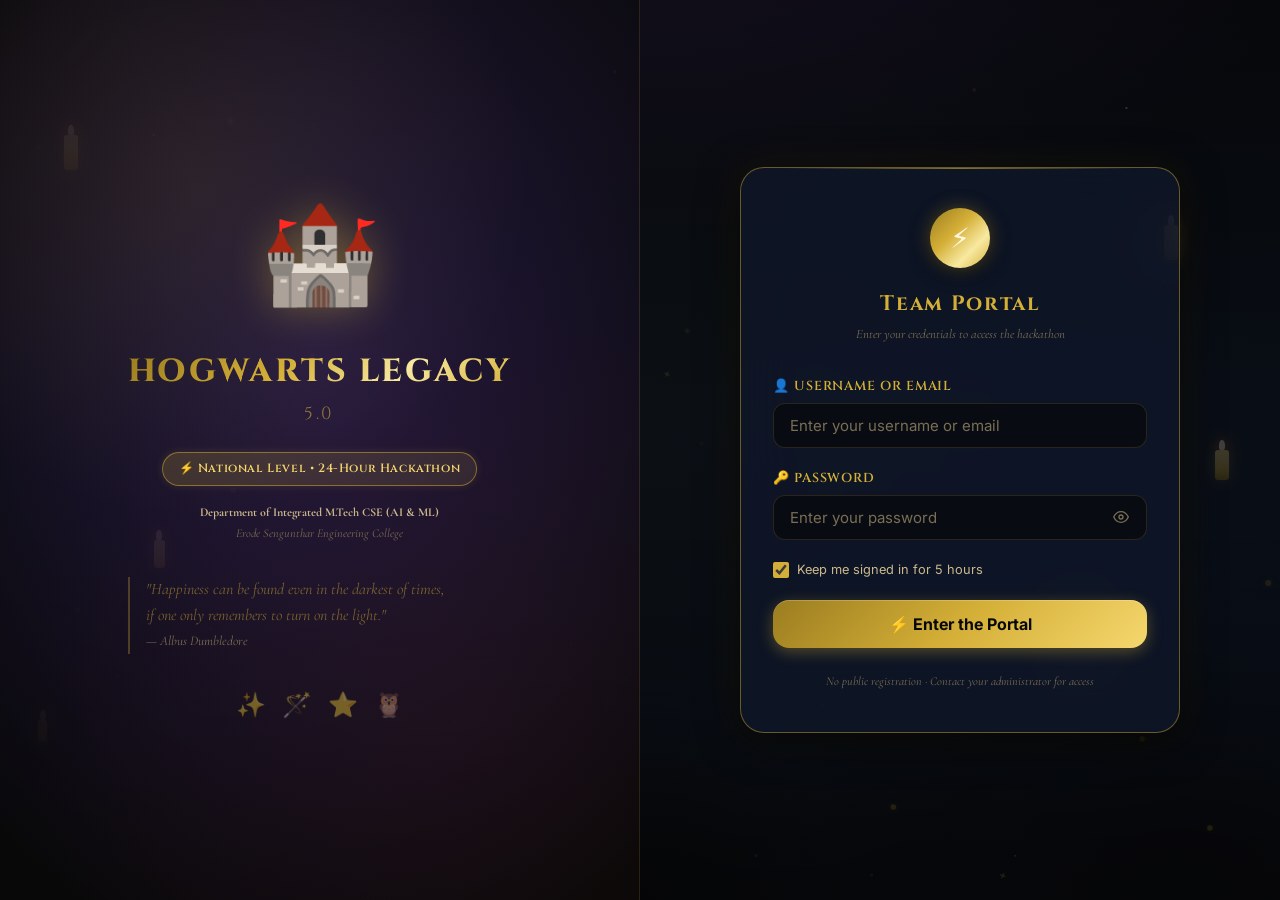
==== commit 5c370e4a: "feat: Premium Hogwarts theme - fog, owl, session timer, notification bell, inactivity modal, floatin" ====
--- a/project-portal/frontend/index.html
+++ b/project-portal/frontend/index.html
@@ -29,6 +29,17 @@
 
 <!-- Stars decorative layer -->
 <div class="stars-layer" aria-hidden="true"></div>
+
+<!-- Fog layer -->
+<div class="fog-layer" aria-hidden="true"></div>
+
+<!-- Floating Candles (decorative) -->
+<div class="floating-candle" aria-hidden="true" style="left:5%;top:15%;animation-delay:0s;animation-duration:5s"></div>
+<div class="floating-candle" aria-hidden="true" style="left:12%;top:60%;animation-delay:1.2s;animation-duration:6.5s;height:28px;width:11px"></div>
+<div class="floating-candle" aria-hidden="true" style="right:8%;top:25%;animation-delay:0.5s;animation-duration:7s"></div>
+<div class="floating-candle" aria-hidden="true" style="right:15%;top:70%;animation-delay:2s;animation-duration:5.5s;height:40px"></div>
+<div class="floating-candle" aria-hidden="true" style="left:3%;top:80%;animation-delay:3s;animation-duration:8s;height:22px;width:9px;opacity:0.5"></div>
+<div class="floating-candle" aria-hidden="true" style="right:4%;top:50%;animation-delay:1.8s;animation-duration:6s;height:30px;opacity:0.45"></div>
 
 <!-- ── Login Layout ────────────────────────────────────────────────────── -->
 <div class="login-page" id="login-page-root">
--- a/project-portal/frontend/css/styles.css
+++ b/project-portal/frontend/css/styles.css
@@ -9,68 +9,67 @@
 
 /* ── CSS Variables ─────────────────────────────────────────────────────── */
 :root {
-  /* Hogwarts Palette */
-  --hogwarts-black:   #080808;
-  --hogwarts-midnight:#0F172A;
+  /* Hogwarts Legacy 5.0 Master Palette */
+  --bg-primary:       #05070D;
+  --bg-secondary:     #091321;
+  --bg-card:          rgba(10, 16, 32, 0.82);
+  --bg-card-hover:    rgba(16, 25, 48, 0.92);
+  --bg-input:         rgba(5, 7, 13, 0.75);
+  --bg-glass:         rgba(10, 16, 32, 0.78);
+
   --gold:             #D4AF37;
-  --gold-light:       #F5D76E;
+  --gold-light:       #F8E9A1;
   --gold-dark:        #9B7D20;
-  --burgundy:         #5C1E1E;
+  --gold-glow:        #F8E9A1;
+  --midnight-blue:    #0C1830;
+  --burgundy:         #4B1420;
   --deep-purple:      #281B44;
-  --ivory:            #F7F3E8;
-
-  /* Legacy Dark BG */
-  --bg-primary:    #080808;
-  --bg-secondary:  #0F172A;
-  --bg-card:       rgba(15,23,42,0.85);
-  --bg-card-hover: rgba(20,30,55,0.92);
-  --bg-input:      rgba(8,8,8,0.7);
-  --bg-glass:      rgba(15,23,42,0.75);
+  --ivory:            #FFF8E1;
 
   /* Accents */
-  --accent-blue:   #4f8ef7;
-  --accent-purple: #8b5cf6;
-  --accent-cyan:   #06b6d4;
-  --accent-green:  #22c55e;
-  --accent-orange: #f97316;
-  --accent-red:    #ef4444;
-  --accent-yellow: #eab308;
+  --accent-blue:      #4f8ef7;
+  --accent-purple:    #8b5cf6;
+  --accent-cyan:      #06b6d4;
+  --accent-green:     #22c55e;
+  --accent-orange:    #f97316;
+  --accent-red:       #ef4444;
+  --accent-yellow:    #eab308;
 
   /* Text */
-  --text-primary:   #F7F3E8;
-  --text-secondary: #b8a98c;
-  --text-muted:     #5c5040;
+  --text-primary:     #FFF8E1;
+  --text-secondary:   #CBB98C;
+  --text-muted:       #7A6E55;
 
   /* Borders */
-  --border:       rgba(212,175,55,0.15);
-  --border-focus: #D4AF37;
-  --border-gold:  rgba(212,175,55,0.4);
+  --border:           rgba(212, 175, 55, 0.16);
+  --border-focus:     #D4AF37;
+  --border-gold:      rgba(212, 175, 55, 0.45);
 
   /* Domain Gradients */
-  --ai-gradient:    linear-gradient(135deg, #D4AF37 0%, #f5d76e 50%, #b8860b 100%);
-  --cyber-gradient: linear-gradient(135deg, #8b1a1a 0%, #dc2626 50%, #7f1d1d 100%);
-  --oi-gradient:    linear-gradient(135deg, #1e3a8a 0%, #3b82f6 50%, #1d4ed8 100%);
-  --admin-gradient: linear-gradient(135deg, #5C1E1E 0%, #8b5cf6 100%);
+  --ai-gradient:      linear-gradient(135deg, #1e3a8a 0%, #3b82f6 50%, #D4AF37 100%);
+  --cyber-gradient:   linear-gradient(135deg, #4B1420 0%, #991b1b 50%, #ef4444 100%);
+  --oi-gradient:      linear-gradient(135deg, #2e1065 0%, #7c3aed 50%, #D4AF37 100%);
+  --admin-gradient:   linear-gradient(135deg, #4B1420 0%, #D4AF37 100%);
 
   /* Hogwarts Gold Gradient */
-  --gold-gradient: linear-gradient(135deg, #9B7D20 0%, #D4AF37 35%, #F5D76E 65%, #D4AF37 100%);
+  --gold-gradient:    linear-gradient(135deg, #9B7D20 0%, #D4AF37 40%, #F8E9A1 70%, #D4AF37 100%);
 
   /* Shadows */
-  --shadow-sm:   0 2px 8px rgba(0,0,0,0.6);
-  --shadow-md:   0 4px 24px rgba(0,0,0,0.7);
-  --shadow-lg:   0 8px 40px rgba(0,0,0,0.8);
-  --shadow-glow: 0 0 20px rgba(212,175,55,0.15), 0 0 40px rgba(212,175,55,0.08);
-  --shadow-gold: 0 0 15px rgba(212,175,55,0.3), 0 4px 20px rgba(0,0,0,0.5);
+  --shadow-sm:        0 2px 8px rgba(0,0,0,0.6);
+  --shadow-md:        0 4px 24px rgba(0,0,0,0.75);
+  --shadow-lg:        0 8px 40px rgba(0,0,0,0.85);
+  --shadow-glow:      0 0 22px rgba(212,175,55,0.22), 0 0 45px rgba(212,175,55,0.1);
+  --shadow-gold:      0 0 18px rgba(212,175,55,0.35), 0 4px 20px rgba(0,0,0,0.6);
 
   /* Radii */
-  --radius-sm: 6px;
-  --radius-md: 12px;
-  --radius-lg: 16px;
-  --radius-xl: 24px;
+  --radius-sm:        6px;
+  --radius-md:        12px;
+  --radius-lg:        16px;
+  --radius-xl:        24px;
 
   /* Transitions */
-  --transition:      0.2s ease;
-  --transition-slow: 0.5s cubic-bezier(0.4,0,0.2,1);
+  --transition:       0.2s ease;
+  --transition-slow:  0.5s cubic-bezier(0.4,0,0.2,1);
 }
 
 /* ── Reset & Base ──────────────────────────────────────────────────────── */
@@ -86,56 +85,104 @@
   line-height: 1.6;
   -webkit-font-smoothing: antialiased;
   -moz-osx-font-smoothing: grayscale;
-  overflow-x: hidden;
-}
-
-/* ── Magical Background ────────────────────────────────────────────────── */
+}
+
+/* ── Cinematic Magical Background Layers ────────────────────────────────── */
 body::before {
   content: '';
-  position: fixed; inset: 0; z-index: -2;
+  position: fixed; inset: 0; z-index: -3;
   background:
-    radial-gradient(ellipse 80% 50% at 50% 0%, rgba(40,27,68,0.7) 0%, transparent 60%),
-    radial-gradient(ellipse 50% 40% at 20% 100%, rgba(92,30,30,0.3) 0%, transparent 50%),
-    radial-gradient(ellipse 60% 50% at 80% 50%, rgba(15,23,42,0.5) 0%, transparent 60%),
-    linear-gradient(180deg, #080808 0%, #0a0b10 40%, #080808 100%);
+    radial-gradient(ellipse 90% 60% at 50% -10%, rgba(40,27,68,0.75) 0%, transparent 60%),
+    radial-gradient(ellipse 70% 50% at 15% 100%, rgba(75,20,32,0.4) 0%, transparent 55%),
+    radial-gradient(ellipse 70% 55% at 85% 65%, rgba(12,24,48,0.65) 0%, transparent 60%),
+    radial-gradient(circle at 50% 50%, rgba(212,175,55,0.035) 0%, transparent 70%),
+    linear-gradient(180deg, #05070D 0%, #091321 45%, #05070D 100%);
   pointer-events: none;
-}
-
-/* Castle silhouette via CSS */
+  animation: subtleBreath 12s ease-in-out infinite alternate;
+}
+
+@keyframes subtleBreath {
+  0%   { filter: brightness(1); }
+  100% { filter: brightness(1.08); }
+}
+
+/* Hogwarts Castle Silhouette & Fog */
 body::after {
   content: '';
   position: fixed;
   bottom: 0; left: 0; right: 0;
-  height: 35vh;
-  z-index: -1;
+  height: 40vh;
+  z-index: -2;
   background:
-    /* Mountain silhouettes */
-    radial-gradient(ellipse 30% 80% at 10% 100%, rgba(15,23,42,0.9) 0%, transparent 70%),
-    radial-gradient(ellipse 25% 70% at 30% 100%, rgba(15,23,42,0.8) 0%, transparent 65%),
-    radial-gradient(ellipse 20% 60% at 50% 100%, rgba(40,27,68,0.7) 0%, transparent 60%),
-    radial-gradient(ellipse 25% 75% at 70% 100%, rgba(15,23,42,0.85) 0%, transparent 70%),
-    radial-gradient(ellipse 30% 80% at 90% 100%, rgba(15,23,42,0.9) 0%, transparent 75%);
+    /* Mountain crags & gothic towers silhouette */
+    radial-gradient(ellipse 28% 90% at 12% 100%, #030408 0%, transparent 70%),
+    radial-gradient(ellipse 22% 75% at 28% 100%, #04060c 0%, transparent 65%),
+    radial-gradient(ellipse 26% 85% at 50% 100%, #020306 0%, transparent 65%),
+    radial-gradient(ellipse 24% 80% at 72% 100%, #04060c 0%, transparent 68%),
+    radial-gradient(ellipse 32% 95% at 92% 100%, #030408 0%, transparent 75%),
+    linear-gradient(to top, rgba(5,7,13,0.95) 0%, rgba(9,19,33,0.5) 40%, transparent 100%);
   pointer-events: none;
 }
 
-/* Floating star particles via CSS (decorative) */
+/* Moving Fog Layer */
+.fog-layer {
+  position: fixed;
+  bottom: 0; left: -20%; width: 140%; height: 25vh;
+  z-index: -2;
+  background: radial-gradient(ellipse at 50% 100%, rgba(212,175,55,0.04) 0%, rgba(12,24,48,0.2) 50%, transparent 80%);
+  filter: blur(25px);
+  pointer-events: none;
+  animation: fogDrift 24s ease-in-out infinite alternate;
+}
+
+@keyframes fogDrift {
+  0%   { transform: translateX(-5%) scaleY(1); opacity: 0.6; }
+  50%  { transform: translateX(3%) scaleY(1.15); opacity: 0.85; }
+  100% { transform: translateX(5%) scaleY(1.05); opacity: 0.65; }
+}
+
+/* Floating Stars Layer */
 .stars-layer {
-  position: fixed; inset: 0; z-index: -1; pointer-events: none;
+  position: fixed; inset: 0; z-index: -2; pointer-events: none;
   background-image:
-    radial-gradient(1px 1px at 10% 15%, rgba(212,175,55,0.6) 0%, transparent 100%),
-    radial-gradient(1px 1px at 25% 35%, rgba(212,175,55,0.4) 0%, transparent 100%),
-    radial-gradient(1.5px 1.5px at 50% 10%, rgba(245,215,110,0.5) 0%, transparent 100%),
-    radial-gradient(1px 1px at 75% 25%, rgba(212,175,55,0.35) 0%, transparent 100%),
-    radial-gradient(1px 1px at 90% 5%,  rgba(212,175,55,0.5) 0%, transparent 100%),
-    radial-gradient(1px 1px at 15% 55%, rgba(212,175,55,0.25) 0%, transparent 100%),
-    radial-gradient(1.5px 1.5px at 60% 40%, rgba(245,215,110,0.4) 0%, transparent 100%),
-    radial-gradient(1px 1px at 85% 60%, rgba(212,175,55,0.3) 0%, transparent 100%),
-    radial-gradient(1px 1px at 35% 80%, rgba(212,175,55,0.2) 0%, transparent 100%),
-    radial-gradient(1px 1px at 70% 75%, rgba(245,215,110,0.3) 0%, transparent 100%);
-}
-
-/* Animated floating fog */
-@keyframes fogDrift { 0%{transform:translateX(0) scaleX(1);} 50%{transform:translateX(3%) scaleX(1.03);} 100%{transform:translateX(0) scaleX(1);} }
+    radial-gradient(1.5px 1.5px at 12% 15%, rgba(248,233,161,0.7) 0%, transparent 100%),
+    radial-gradient(1px 1px at 28% 28%, rgba(212,175,55,0.5) 0%, transparent 100%),
+    radial-gradient(2px 2px at 48% 8%, rgba(255,255,255,0.8) 0%, transparent 100%),
+    radial-gradient(1px 1px at 72% 20%, rgba(212,175,55,0.4) 0%, transparent 100%),
+    radial-gradient(1.5px 1.5px at 88% 12%, rgba(248,233,161,0.6) 0%, transparent 100%),
+    radial-gradient(1px 1px at 18% 65%, rgba(212,175,55,0.3) 0%, transparent 100%),
+    radial-gradient(2px 2px at 62% 38%, rgba(255,255,255,0.7) 0%, transparent 100%),
+    radial-gradient(1px 1px at 82% 58%, rgba(212,175,55,0.4) 0%, transparent 100%),
+    radial-gradient(1.5px 1.5px at 38% 82%, rgba(248,233,161,0.35) 0%, transparent 100%),
+    radial-gradient(1px 1px at 70% 78%, rgba(212,175,55,0.3) 0%, transparent 100%);
+  animation: starTwinkle 8s ease-in-out infinite alternate;
+}
+
+@keyframes starTwinkle {
+  0%   { opacity: 0.7; }
+  50%  { opacity: 1; }
+  100% { opacity: 0.8; }
+}
+
+/* Flying Owl Silhouette Animation */
+.flying-owl {
+  position: fixed;
+  top: 18%; left: -60px;
+  width: 32px; height: 18px;
+  z-index: -2;
+  pointer-events: none;
+  opacity: 0.35;
+  filter: drop-shadow(0 0 4px rgba(212,175,55,0.3));
+  animation: owlFlight 35s cubic-bezier(0.4, 0, 0.6, 1) infinite;
+}
+
+@keyframes owlFlight {
+  0%   { transform: translate(-60px, 0) scale(0.65) rotate(5deg); opacity: 0; }
+  5%   { opacity: 0.45; }
+  50%  { transform: translate(55vw, -40px) scale(0.9) rotate(-3deg); opacity: 0.55; }
+  95%  { opacity: 0.4; }
+  100% { transform: translate(110vw, -15px) scale(0.7) rotate(2deg); opacity: 0; }
+}
 
 /* ── Typography ────────────────────────────────────────────────────────── */
 h1 { font-family: 'Cinzel', serif; font-size: 2rem; font-weight: 700; line-height: 1.2; color: var(--text-primary); }
@@ -524,23 +571,38 @@
   border-top: 1px solid var(--border);
 }
 
-/* ── Sidebar ───────────────────────────────────────────────────────────── */
+/* ── Layout & Viewport Scroll Fix (Section 25) ────────────────────────── */
+html, body {
+  height: 100%;
+  overflow: hidden;
+}
+
 .layout-shell {
   display: flex;
-  min-height: calc(100vh - 68px);
-}
+  height: calc(100vh - 68px);
+  overflow: hidden;
+  position: relative;
+}
+
 .sidebar {
-  width: 240px; flex-shrink: 0;
-  background: rgba(8,8,8,0.6);
+  width: 250px;
+  flex-shrink: 0;
+  height: 100%;
+  overflow-y: auto;
+  background: rgba(9, 19, 33, 0.78);
   border-right: 1px solid var(--border);
-  padding: 1.5rem 0;
-  display: flex; flex-direction: column;
-  backdrop-filter: blur(10px);
-}
-.sidebar-nav { display: flex; flex-direction: column; gap: 0.25rem; padding: 0 0.75rem; }
+  padding: 1.25rem 0;
+  display: flex;
+  flex-direction: column;
+  backdrop-filter: blur(14px);
+  z-index: 40;
+}
+
+.sidebar-nav { display: flex; flex-direction: column; gap: 0.35rem; padding: 0 0.85rem; }
+
 .sidebar-item {
   display: flex; align-items: center; gap: 0.75rem;
-  padding: 0.625rem 0.875rem;
+  padding: 0.7rem 0.95rem;
   border-radius: var(--radius-md);
   color: var(--text-secondary);
   font-size: 0.875rem; font-weight: 500;
@@ -548,27 +610,60 @@
   transition: all var(--transition);
   border: 1px solid transparent;
   background: none; width: 100%; text-align: left;
-}
-.sidebar-item:hover { background: rgba(212,175,55,0.08); color: var(--gold); border-color: var(--border); }
+  position: relative;
+}
+.sidebar-item:hover {
+  background: rgba(212,175,55,0.09);
+  color: var(--gold-light);
+  border-color: rgba(212,175,55,0.2);
+  transform: translateX(2px);
+}
 .sidebar-item.active {
-  background: rgba(212,175,55,0.12);
-  color: var(--gold);
-  border-color: rgba(212,175,55,0.3);
-  box-shadow: 0 0 10px rgba(212,175,55,0.08);
-}
-.sidebar-item .icon { font-size: 1.1rem; width: 20px; text-align: center; }
+  background: linear-gradient(90deg, rgba(212,175,55,0.18) 0%, rgba(212,175,55,0.06) 100%);
+  color: var(--gold-light);
+  border-color: rgba(212,175,55,0.4);
+  border-left: 3px solid var(--gold);
+  box-shadow: inset 3px 0 12px rgba(212,175,55,0.2), 0 2px 10px rgba(0,0,0,0.4);
+  font-weight: 600;
+}
+.sidebar-item .icon { font-size: 1.15rem; width: 22px; text-align: center; }
+
 .sidebar-section {
-  padding: 1rem 1.25rem 0.5rem;
+  padding: 1.1rem 1.25rem 0.4rem;
   font-family: 'Cinzel', serif;
-  font-size: 0.65rem; font-weight: 700;
-  text-transform: uppercase; letter-spacing: 0.15em;
+  font-size: 0.68rem; font-weight: 700;
+  text-transform: uppercase; letter-spacing: 0.16em;
   color: var(--gold-dark);
 }
 
 .main-content {
   flex: 1;
-  padding: 2rem;
+  height: 100%;
   overflow-y: auto;
+  -webkit-overflow-scrolling: touch;
+  padding: 2rem 2.25rem;
+  scroll-behavior: smooth;
+}
+
+@media (max-width: 768px) {
+  html, body {
+    height: auto;
+    overflow-x: hidden;
+    overflow-y: auto;
+  }
+  .layout-shell {
+    height: auto;
+    min-height: calc(100vh - 68px);
+    overflow: visible;
+  }
+  .sidebar {
+    display: none;
+  }
+  .main-content {
+    height: auto;
+    overflow-y: visible;
+    padding: 1.25rem;
+  }
 }
 
 /* ── Page Header ───────────────────────────────────────────────────────── */
@@ -1655,6 +1750,7 @@
   .navbar-user { display: none !important; }
   #logout-btn { display: none !important; } /* In drawer */
   #nav-team-name, #nav-name { display: none !important; }
+  .nav-session-timer { display: none !important; }
   .login-right { padding: 1.5rem 0.85rem !important; }
   .login-card {
     padding: 1.5rem 1rem !important;
@@ -1671,3 +1767,235 @@
   .main-content { padding: 2.5rem 3rem; }
   .login-left-title { font-size: 2.5rem; }
 }
+
+/* ── Custom Hogwarts Scrollbar (Section 17) ────────────────────────── */
+::-webkit-scrollbar {
+  width: 8px;
+  height: 8px;
+}
+::-webkit-scrollbar-track {
+  background: #05070D;
+}
+::-webkit-scrollbar-thumb {
+  background: linear-gradient(180deg, #9B7D20 0%, #D4AF37 50%, #9B7D20 100%);
+  border-radius: 4px;
+  border: 1px solid rgba(212,175,55,0.3);
+}
+::-webkit-scrollbar-thumb:hover {
+  background: linear-gradient(180deg, #D4AF37 0%, #F8E9A1 50%, #D4AF37 100%);
+  box-shadow: 0 0 10px rgba(212,175,55,0.6);
+}
+
+/* ── Navbar Breadcrumb (Section 7) ─────────────────────────────────── */
+.navbar-breadcrumb {
+  display: flex;
+  align-items: center;
+  gap: 0.5rem;
+  font-size: 0.85rem;
+  font-family: 'Cinzel', serif;
+  color: var(--text-secondary);
+}
+.navbar-breadcrumb span.sep {
+  color: var(--gold-dark);
+  font-size: 0.75rem;
+}
+.navbar-breadcrumb span.current {
+  color: var(--gold-light);
+  font-weight: 600;
+  text-shadow: 0 0 8px rgba(212,175,55,0.3);
+}
+@media (max-width: 900px) {
+  .navbar-breadcrumb { display: none; }
+}
+
+/* ── Session Timer Indicator (Section 8) ───────────────────────────── */
+.nav-session-timer {
+  display: inline-flex;
+  align-items: center;
+  gap: 0.45rem;
+  font-size: 0.78rem;
+  font-family: 'JetBrains Mono', monospace;
+  color: var(--gold-light);
+  background: rgba(212,175,55,0.08);
+  border: 1px solid rgba(212,175,55,0.25);
+  padding: 0.32rem 0.7rem;
+  border-radius: 999px;
+  white-space: nowrap;
+}
+.nav-session-timer .timer-dot {
+  width: 6px; height: 6px; border-radius: 50%;
+  background: #22c55e;
+  box-shadow: 0 0 8px #22c55e;
+  animation: pulseTimerDot 2s infinite;
+}
+@keyframes pulseTimerDot { 0%, 100% { opacity: 1; } 50% { opacity: 0.35; } }
+
+/* ── Notification Center (Section 27) ──────────────────────────────── */
+.nav-notification-wrap {
+  position: relative;
+}
+.nav-bell-btn {
+  background: rgba(212,175,55,0.08);
+  border: 1px solid var(--border);
+  border-radius: var(--radius-sm);
+  width: 38px; height: 38px;
+  display: flex; align-items: center; justify-content: center;
+  cursor: pointer;
+  font-size: 1.15rem;
+  color: var(--gold);
+  position: relative;
+  transition: all var(--transition);
+}
+.nav-bell-btn:hover {
+  background: rgba(212,175,55,0.18);
+  border-color: var(--border-gold);
+  box-shadow: var(--shadow-gold);
+  transform: translateY(-1px);
+}
+.nav-bell-badge {
+  position: absolute; top: -3px; right: -3px;
+  background: #ef4444; color: #fff;
+  font-size: 0.65rem; font-weight: 700;
+  min-width: 17px; height: 17px;
+  border-radius: 999px;
+  display: flex; align-items: center; justify-content: center;
+  border: 2px solid #05070D;
+  animation: bounceBadge 2.5s infinite;
+}
+@keyframes bounceBadge { 0%, 100% { transform: scale(1); } 50% { transform: scale(1.15); } }
+
+.notification-dropdown {
+  position: absolute; top: 130%; right: 0;
+  width: 330px;
+  background: rgba(9, 19, 33, 0.97);
+  border: 1px solid var(--border-gold);
+  border-radius: var(--radius-lg);
+  box-shadow: 0 14px 44px rgba(0,0,0,0.85), 0 0 24px rgba(212,175,55,0.22);
+  backdrop-filter: blur(20px);
+  z-index: 200;
+  display: none;
+  flex-direction: column;
+  overflow: hidden;
+}
+.notification-dropdown.open { display: flex; animation: fadeInDown 0.22s ease; }
+@keyframes fadeInDown {
+  from { opacity: 0; transform: translateY(-8px); }
+  to   { opacity: 1; transform: translateY(0); }
+}
+.notification-header {
+  padding: 0.85rem 1.15rem;
+  border-bottom: 1px solid var(--border);
+  display: flex; align-items: center; justify-content: space-between;
+  font-family: 'Cinzel', serif; font-size: 0.85rem; font-weight: 700;
+  color: var(--gold);
+}
+.notification-list {
+  max-height: 290px; overflow-y: auto;
+  display: flex; flex-direction: column;
+}
+.notification-item {
+  padding: 0.85rem 1.15rem;
+  border-bottom: 1px solid rgba(212,175,55,0.08);
+  display: flex; gap: 0.75rem; align-items: flex-start;
+  font-size: 0.825rem; transition: background var(--transition);
+}
+.notification-item:hover { background: rgba(212,175,55,0.07); }
+.notification-item .notif-icon { font-size: 1.15rem; line-height: 1; margin-top: 2px; }
+.notification-item .notif-title { font-weight: 600; color: var(--text-primary); margin-bottom: 2px; }
+.notification-item .notif-time { font-size: 0.7rem; color: var(--text-muted); }
+.notification-footer {
+  padding: 0.65rem 1.15rem;
+  background: rgba(5,7,13,0.6);
+  text-align: center;
+  border-top: 1px solid var(--border);
+  font-size: 0.75rem;
+}
+
+/* ── Inactivity Warning Modal (Section 8) ───────────────────────────── */
+.inactivity-overlay {
+  position: fixed; inset: 0; z-index: 99999;
+  background: rgba(5,7,13,0.85);
+  backdrop-filter: blur(8px);
+  display: none; align-items: center; justify-content: center;
+  padding: 1.5rem;
+}
+.inactivity-overlay.open { display: flex; animation: fadeIn 0.3s ease; }
+.inactivity-card {
+  background: rgba(10, 16, 32, 0.96);
+  border: 1px solid var(--border-gold);
+  border-radius: var(--radius-xl);
+  box-shadow: 0 16px 50px rgba(0,0,0,0.9), 0 0 30px rgba(212,175,55,0.25);
+  padding: 2.25rem 2rem;
+  max-width: 440px; width: 100%;
+  text-align: center;
+  position: relative;
+}
+.inactivity-icon {
+  font-size: 2.8rem; margin-bottom: 0.75rem;
+  animation: pulseTimerDot 1.5s infinite;
+}
+.inactivity-title {
+  font-family: 'Cinzel', serif; font-size: 1.35rem; font-weight: 700;
+  color: var(--gold); margin-bottom: 0.5rem;
+}
+.inactivity-msg {
+  color: var(--text-secondary); font-size: 0.925rem; line-height: 1.6;
+  margin-bottom: 1.25rem;
+}
+.inactivity-timer-val {
+  font-size: 2.2rem; font-weight: 800; font-family: 'JetBrains Mono', monospace;
+  color: var(--accent-red); margin: 0.5rem 0 1.25rem;
+  text-shadow: 0 0 12px rgba(239,68,68,0.4);
+}
+
+/* ── Floating Candles for Login/Hero ───────────────────────────────── */
+.floating-candle {
+  position: fixed; width: 14px; height: 35px;
+  background: linear-gradient(180deg, #F8E9A1 0%, #D4AF37 70%, #9B7D20 100%);
+  border-radius: 3px;
+  pointer-events: none; z-index: -1;
+  box-shadow: 0 0 15px rgba(212,175,55,0.5);
+  animation: candleFloat 6s ease-in-out infinite alternate;
+}
+.floating-candle::before {
+  content: ''; position: absolute; top: -10px; left: 50%; transform: translateX(-50%);
+  width: 6px; height: 10px; border-radius: 50% 50% 30% 30%;
+  background: #ffedd5;
+  box-shadow: 0 0 12px #f97316, 0 0 25px #ea580c;
+  animation: flameFlicker 1.8s infinite alternate;
+}
+@keyframes flameFlicker {
+  0% { transform: translateX(-50%) scale(0.9) skewX(2deg); opacity: 0.85; }
+  50% { transform: translateX(-50%) scale(1.1) skewX(-2deg); opacity: 1; }
+  100% { transform: translateX(-50%) scale(0.95) skewX(1deg); opacity: 0.9; }
+}
+@keyframes candleFloat {
+  0% { transform: translateY(0px); }
+  100% { transform: translateY(-16px); }
+}
+
+/* ── Enhanced Card Glassmorphism ───────────────────────────────────── */
+.card, .stat-card, .doc-section, .form-block-card, .table-wrapper {
+  background: var(--bg-card);
+  backdrop-filter: blur(18px);
+  border: 1px solid var(--border);
+  box-shadow: 0 4px 20px rgba(0,0,0,0.5);
+  transition: transform 0.25s ease, box-shadow 0.25s ease, border-color 0.25s ease;
+}
+.card:hover, .stat-card:hover, .form-block-card:hover {
+  transform: translateY(-3px);
+  border-color: rgba(212,175,55,0.45);
+  box-shadow: 0 10px 30px rgba(0,0,0,0.7), 0 0 20px rgba(212,175,55,0.18);
+}
+
+/* ── Responsive Notification Dropdown ──────────────────────────────── */
+@media (max-width: 480px) {
+  .notification-dropdown {
+    right: auto !important;
+    left: -200px !important;
+    width: 290px !important;
+  }
+}
+@media (max-width: 768px) {
+  .nav-session-timer { display: none !important; }
+}
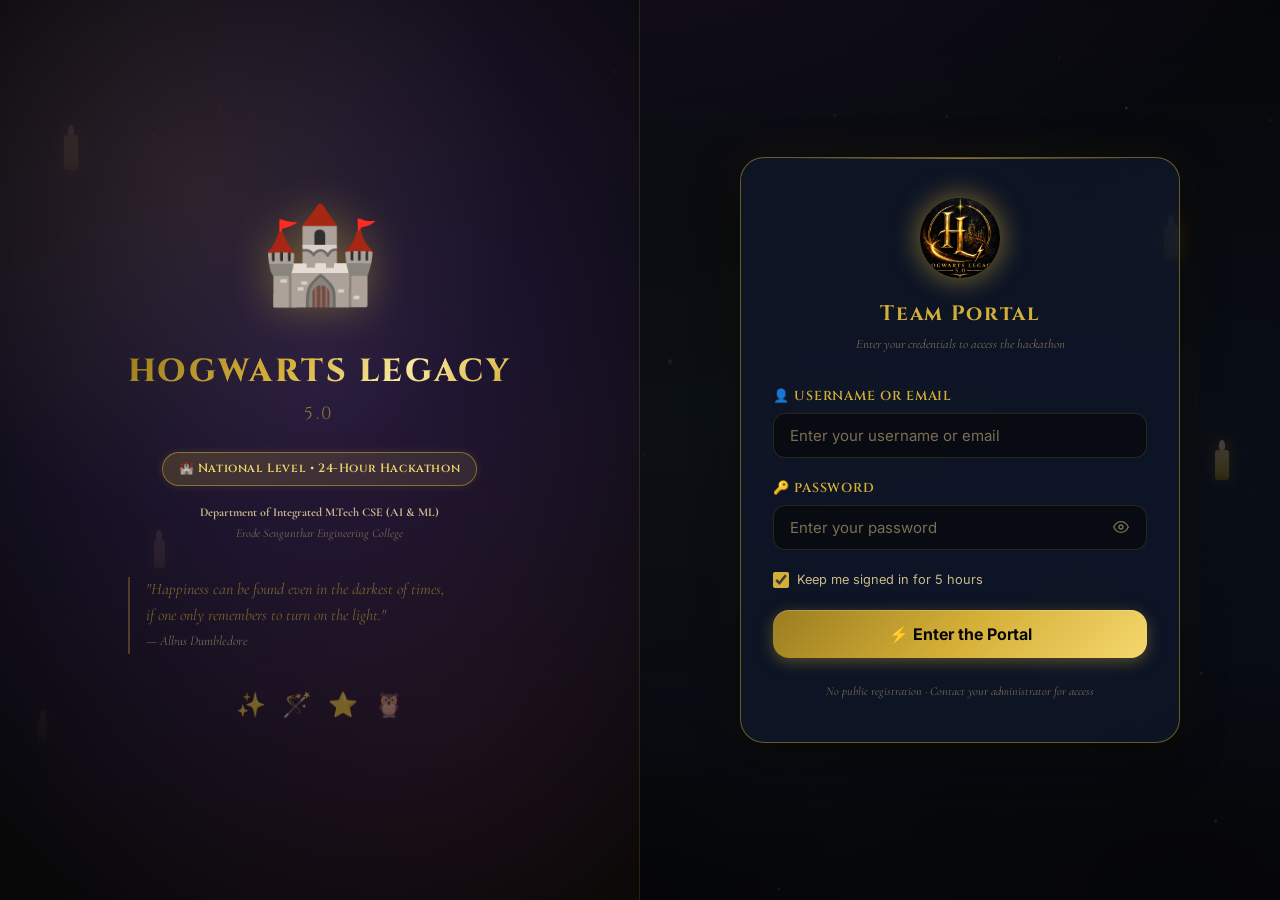
==== commit 9201cbae: "feat: replace thunder icon with Hogwarts Legacy 5.0 logo image on login, admin, and user pages" ====
--- a/project-portal/frontend/index.html
+++ b/project-portal/frontend/index.html
@@ -51,7 +51,7 @@
       <div class="login-left-title">HOGWARTS LEGACY</div>
       <div class="login-left-edition">5.0</div>
       <div style="margin-bottom:1rem">
-        <span class="badge badge-domain-ai" style="font-size:0.75rem;padding:0.4rem 1rem">⚡ National Level • 24-Hour Hackathon</span>
+        <span class="badge badge-domain-ai" style="font-size:0.75rem;padding:0.4rem 1rem">🏰 National Level • 24-Hour Hackathon</span>
       </div>
       <div class="login-left-dept">
         <strong>Department of Integrated M.Tech CSE (AI &amp; ML)</strong><br />
@@ -86,7 +86,9 @@
     <div class="login-card fade-in">
 
       <!-- Logo -->
-      <div class="login-logo" aria-hidden="true">⚡</div>
+      <div class="login-logo" aria-hidden="true">
+        <img src="logo.jpg" alt="Hogwarts Legacy 5.0" class="login-logo-img" />
+      </div>
 
       <!-- Branding -->
       <h1 class="login-title">Team Portal</h1>
--- a/project-portal/frontend/css/styles.css
+++ b/project-portal/frontend/css/styles.css
@@ -75,7 +75,15 @@
 /* ── Reset & Base ──────────────────────────────────────────────────────── */
 *, *::before, *::after { box-sizing: border-box; margin: 0; padding: 0; }
 
-html { font-size: 16px; scroll-behavior: smooth; }
+html, body {
+  margin: 0 !important;
+  padding: 0 !important;
+  font-size: 16px;
+  scroll-behavior: smooth;
+  width: 100%;
+  max-width: 100vw;
+  overflow-x: hidden !important;
+}
 
 body {
   font-family: 'Inter', system-ui, sans-serif;
@@ -85,6 +93,20 @@
   line-height: 1.6;
   -webkit-font-smoothing: antialiased;
   -moz-osx-font-smoothing: grayscale;
+  position: relative;
+  width: 100%;
+  max-width: 100vw;
+  overflow-x: hidden !important;
+}
+
+#particles-canvas, .particles-bg {
+  position: fixed !important;
+  top: 0 !important;
+  left: 0 !important;
+  width: 100vw !important;
+  height: 100vh !important;
+  pointer-events: none !important;
+  z-index: 0 !important;
 }
 
 /* ── Cinematic Magical Background Layers ────────────────────────────────── */
@@ -214,23 +236,29 @@
 /* ── Cards ─────────────────────────────────────────────────────────────── */
 .card {
   background: var(--bg-card);
-  backdrop-filter: blur(20px);
+  backdrop-filter: blur(14px);
   border: 1px solid var(--border);
   border-radius: var(--radius-lg);
   padding: 1.5rem;
   transition: all var(--transition);
   position: relative;
+  overflow: hidden;
+  box-sizing: border-box;
+  max-width: 100%;
 }
 .card:hover {
   border-color: var(--border-gold);
-  box-shadow: var(--shadow-glow);
+  box-shadow: 0 4px 20px rgba(0,0,0,0.6), 0 0 15px rgba(212,175,55,0.18);
 }
 
 .card-glass {
   background: rgba(15,23,42,0.75);
-  backdrop-filter: blur(24px);
+  backdrop-filter: blur(16px);
   border: 1px solid var(--border-gold);
   border-radius: var(--radius-xl);
+  overflow: hidden;
+  box-sizing: border-box;
+  max-width: 100%;
 }
 
 /* Parchment card style */
@@ -450,12 +478,18 @@
 }
 .navbar-logo {
   width: 40px; height: 40px;
-  background: var(--gold-gradient);
   border-radius: var(--radius-sm);
   display: flex; align-items: center; justify-content: center;
-  font-size: 1.2rem;
+  overflow: hidden;
   box-shadow: var(--shadow-gold);
   flex-shrink: 0;
+  background: transparent;
+}
+.navbar-logo-img {
+  width: 100%; height: 100%;
+  object-fit: cover;
+  border-radius: var(--radius-sm);
+  display: block;
 }
 .navbar-title {
   font-family: 'Cinzel', serif;
@@ -1016,13 +1050,22 @@
 }
 
 .login-logo {
-  width: 60px; height: 60px;
-  background: var(--gold-gradient);
+  width: 80px; height: 80px;
   border-radius: 50%;
   display: flex; align-items: center; justify-content: center;
-  font-size: 1.75rem; margin: 0 auto 1.5rem;
-  box-shadow: var(--shadow-gold);
-}
+  margin: 0 auto 1.5rem;
+  overflow: hidden;
+  box-shadow: 0 0 24px 4px rgba(212,175,55,0.45);
+  background: transparent;
+}
+.login-logo-img {
+  width: 100%; height: 100%;
+  object-fit: cover;
+  border-radius: 50%;
+  display: block;
+  transition: transform 0.4s ease;
+}
+.login-logo-img:hover { transform: scale(1.06); }
 .login-title {
   font-family: 'Cinzel', serif;
   text-align: center; margin-bottom: 0.4rem;
@@ -1567,7 +1610,8 @@
     z-index: 100 !important;
     width: 100% !important;
   }
-  .navbar-logo { width: 32px !important; height: 32px !important; font-size: 0.95rem !important; }
+  .navbar-logo { width: 32px !important; height: 32px !important; }
+  .navbar-logo-img { border-radius: var(--radius-sm); }
   .navbar-title { font-size: 0.85rem !important; }
   .navbar-subtitle { display: none !important; }
   .navbar-actions { display: flex !important; align-items: center !important; gap: 0.45rem !important; }
@@ -1713,26 +1757,121 @@
     font-size: 16px !important;
   }
 
-  /* Tables & Horizontal Scroll */
+  /* Responsive Stacked Table Cards on Mobile (< 768px) */
   .table-wrapper {
-    overflow-x: auto !important;
-    -webkit-overflow-scrolling: touch !important;
+    overflow: visible !important;
     width: 100% !important;
     max-width: 100% !important;
     box-sizing: border-box !important;
+    background: transparent !important;
+    border: none !important;
+    box-shadow: none !important;
+  }
+  .table, .table tbody, .table tr, .table td {
+    display: block !important;
+    width: 100% !important;
+    box-sizing: border-box !important;
+    min-width: 0 !important;
+  }
+  .table thead {
+    display: none !important; /* Hide header row on mobile */
+  }
+  .table tbody tr {
+    background: var(--bg-card) !important;
+    border: 1px solid var(--border-gold) !important;
     border-radius: var(--radius-md) !important;
-  }
-  .table { min-width: 540px !important; }
-  .table th, .table td { padding: 0.65rem 0.6rem !important; font-size: 0.8rem !important; }
+    margin-bottom: 1rem !important;
+    padding: 1rem !important;
+    box-shadow: 0 4px 16px rgba(0,0,0,0.6) !important;
+    position: relative !important;
+    overflow: hidden !important;
+  }
+  .table tbody tr:hover {
+    border-color: var(--gold) !important;
+    box-shadow: 0 6px 24px rgba(212,175,55,0.15) !important;
+  }
+  .table td {
+    padding: 0.45rem 0 !important;
+    border: none !important;
+    font-size: 0.875rem !important;
+    display: flex !important;
+    align-items: center !important;
+    justify-content: space-between !important;
+    flex-wrap: wrap !important;
+    gap: 0.5rem !important;
+    border-bottom: 1px dashed rgba(212,175,55,0.1) !important;
+  }
+  .table td:last-child {
+    border-bottom: none !important;
+    padding-top: 0.75rem !important;
+    justify-content: flex-start !important;
+  }
+  .table td::before {
+    font-family: 'Cinzel', serif !important;
+    font-size: 0.72rem !important;
+    font-weight: 700 !important;
+    letter-spacing: 0.05em !important;
+    color: var(--text-muted) !important;
+    text-transform: uppercase !important;
+  }
+  /* Labels for Team Management Table */
+  #teams-table-body td:nth-child(1) { justify-content: flex-start !important; }
+  #teams-table-body td:nth-child(1)::before { content: "Select Team"; margin-right: 0.5rem; }
+  #teams-table-body td:nth-child(2)::before { content: "Team Name"; }
+  #teams-table-body td:nth-child(3)::before { content: "Team Leader"; }
+  #teams-table-body td:nth-child(4)::before { content: "Username"; }
+  #teams-table-body td:nth-child(5)::before { content: "Domain"; }
+  #teams-table-body td:nth-child(6)::before { content: "Status"; }
+  #teams-table-body td:nth-child(7)::before { content: "Edit Perm"; }
+  #teams-table-body td:nth-child(8)::before { content: "Round"; }
+  #teams-table-body td:nth-child(9)::before { content: "Actions"; width: 100%; margin-bottom: 0.25rem; }
+
+  /* Labels for Projects & Reviews Table */
+  #projects-table-body td:nth-child(1)::before { content: "Code"; }
+  #projects-table-body td:nth-child(2)::before { content: "Team"; }
+  #projects-table-body td:nth-child(3)::before { content: "Domain"; }
+  #projects-table-body td:nth-child(4)::before { content: "Title"; }
+  #projects-table-body td:nth-child(5)::before { content: "Round"; }
+  #projects-table-body td:nth-child(6)::before { content: "Status"; }
+  #projects-table-body td:nth-child(7)::before { content: "Submitted"; }
+  #projects-table-body td:nth-child(8)::before { content: "Actions"; width: 100%; margin-bottom: 0.25rem; }
+
+  .table-actions {
+    width: 100% !important;
+    display: flex !important;
+    flex-wrap: wrap !important;
+    gap: 0.4rem !important;
+  }
+  .table-actions .btn {
+    flex: 1 1 calc(50% - 0.4rem) !important;
+    text-align: center !important;
+    justify-content: center !important;
+    padding: 0.45rem 0.5rem !important;
+    font-size: 0.8rem !important;
+  }
 
   /* Modals */
-  .modal-overlay { padding: 0.65rem !important; }
+  .modal-overlay { padding: 0.5rem !important; }
   .modal {
-    padding: 1.25rem 1rem !important;
+    padding: 1.15rem 0.9rem !important;
     width: 100% !important;
-    max-width: calc(100vw - 1.3rem) !important;
-    max-height: 88vh !important;
+    max-width: 96vw !important;
+    max-height: 90vh !important;
     border-radius: var(--radius-lg) !important;
+    box-sizing: border-box !important;
+    overflow-x: hidden !important;
+  }
+  .modal-form {
+    width: 100% !important;
+    box-sizing: border-box !important;
+  }
+  .modal-form .grid-2, .modal-form .grid-3 {
+    grid-template-columns: 1fr !important;
+    gap: 0.75rem !important;
+  }
+  .modal-form input, .modal-form select, .modal-form textarea {
+    width: 100% !important;
+    box-sizing: border-box !important;
   }
   .modal-title { font-size: 1.05rem !important; }
   .modal-footer { flex-direction: column-reverse !important; gap: 0.5rem !important; }
@@ -1740,7 +1879,7 @@
 
   /* Mobile Drawer slide-in */
   .mobile-drawer {
-    width: min(300px, 82vw) !important;
+    width: min(290px, 80vw) !important;
     box-shadow: 8px 0 48px rgba(0,0,0,0.9) !important;
   }
 }
@@ -1977,15 +2116,18 @@
 /* ── Enhanced Card Glassmorphism ───────────────────────────────────── */
 .card, .stat-card, .doc-section, .form-block-card, .table-wrapper {
   background: var(--bg-card);
-  backdrop-filter: blur(18px);
+  backdrop-filter: blur(14px);
   border: 1px solid var(--border);
-  box-shadow: 0 4px 20px rgba(0,0,0,0.5);
-  transition: transform 0.25s ease, box-shadow 0.25s ease, border-color 0.25s ease;
+  box-shadow: 0 4px 16px rgba(0,0,0,0.5);
+  transition: transform 0.2s ease, box-shadow 0.2s ease, border-color 0.2s ease;
+  overflow: hidden;
+  box-sizing: border-box;
+  max-width: 100%;
 }
 .card:hover, .stat-card:hover, .form-block-card:hover {
-  transform: translateY(-3px);
+  transform: translateY(-2px);
   border-color: rgba(212,175,55,0.45);
-  box-shadow: 0 10px 30px rgba(0,0,0,0.7), 0 0 20px rgba(212,175,55,0.18);
+  box-shadow: 0 8px 24px rgba(0,0,0,0.65), 0 0 14px rgba(212,175,55,0.15);
 }
 
 /* ── Responsive Notification Dropdown ──────────────────────────────── */
@@ -1999,3 +2141,112 @@
 @media (max-width: 768px) {
   .nav-session-timer { display: none !important; }
 }
+
+/* ── Hogwarts Legacy 5.0 Problem Statement Components ──────────────── */
+.badge-realm-ai {
+  background: rgba(212, 175, 55, 0.15) !important;
+  color: #F8E9A1 !important;
+  border: 1px solid rgba(212, 175, 55, 0.5) !important;
+  font-weight: 700;
+  text-shadow: 0 0 6px rgba(212, 175, 55, 0.4);
+}
+
+.badge-realm-cyber {
+  background: rgba(220, 38, 38, 0.15) !important;
+  color: #fca5a5 !important;
+  border: 1px solid rgba(220, 38, 38, 0.5) !important;
+  font-weight: 700;
+  text-shadow: 0 0 6px rgba(220, 38, 38, 0.4);
+}
+
+.badge-diff-beginner {
+  background: rgba(34, 197, 94, 0.15) !important;
+  color: #86efac !important;
+  border: 1px solid rgba(34, 197, 94, 0.4) !important;
+}
+
+.badge-diff-intermediate {
+  background: rgba(234, 179, 8, 0.15) !important;
+  color: #fde047 !important;
+  border: 1px solid rgba(234, 179, 8, 0.4) !important;
+}
+
+.badge-diff-advanced {
+  background: rgba(168, 85, 247, 0.15) !important;
+  color: #d8b4fe !important;
+  border: 1px solid rgba(168, 85, 247, 0.4) !important;
+}
+
+/* Enchanted Parchment Problem Statement Card */
+.enchanted-parchment-card {
+  background: #0d0d0f;
+  border: 1.5px solid rgba(212, 175, 55, 0.5);
+  border-radius: var(--radius-lg);
+  padding: 1.75rem;
+  box-shadow: 0 8px 30px rgba(0, 0, 0, 0.8), inset 0 0 25px rgba(212, 175, 55, 0.04);
+  position: relative;
+  overflow: hidden;
+  transition: all 0.3s ease;
+}
+
+.enchanted-parchment-card:hover {
+  border-color: rgba(212, 175, 55, 0.85);
+  box-shadow: 0 12px 35px rgba(0, 0, 0, 0.9), 0 0 22px rgba(212, 175, 55, 0.25);
+  transform: translateY(-2px);
+}
+
+.enchanted-parchment-card::before {
+  content: '';
+  position: absolute;
+  top: 0; left: 0; right: 0;
+  height: 3px;
+  background: linear-gradient(90deg, transparent, #D4AF37, #F8E9A1, #D4AF37, transparent);
+}
+
+.ps-card-header {
+  display: flex;
+  align-items: center;
+  justify-content: space-between;
+  flex-wrap: wrap;
+  gap: 0.75rem;
+  margin-bottom: 1rem;
+  padding-bottom: 0.75rem;
+  border-bottom: 1px solid rgba(212, 175, 55, 0.2);
+}
+
+.ps-code-pill {
+  font-family: 'JetBrains Mono', monospace;
+  font-weight: 800;
+  font-size: 1.15rem;
+  color: var(--gold-light);
+  letter-spacing: 0.05em;
+  text-shadow: 0 0 10px rgba(212, 175, 55, 0.5);
+}
+
+.ps-title-text {
+  font-family: 'Cinzel', serif;
+  font-size: 1.25rem;
+  font-weight: 700;
+  color: #fff;
+  line-height: 1.4;
+  margin-bottom: 0.85rem;
+}
+
+.ps-description-box {
+  color: var(--text-secondary);
+  font-size: 0.95rem;
+  line-height: 1.7;
+  max-height: 240px;
+  overflow-y: auto;
+  padding-right: 0.5rem;
+  margin-bottom: 1.25rem;
+}
+
+.ps-description-box::-webkit-scrollbar {
+  width: 5px;
+}
+.ps-description-box::-webkit-scrollbar-thumb {
+  background: rgba(212, 175, 55, 0.3);
+  border-radius: 4px;
+}
+
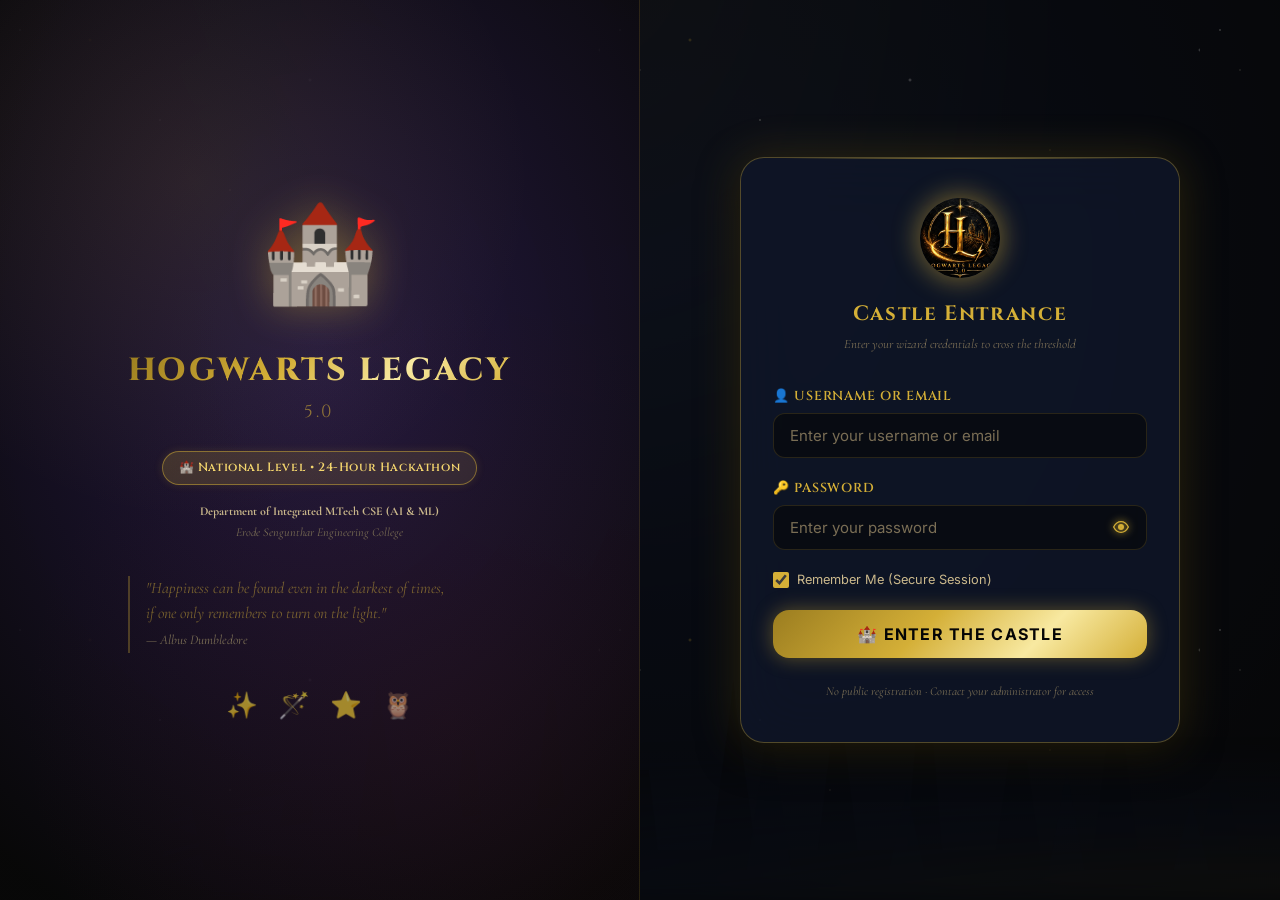
==== commit fa4c9d6c: "feat: Hogwarts Legacy 5.0 cinematic immersion and complete portal upgrade" ====
--- a/project-portal/frontend/index.html
+++ b/project-portal/frontend/index.html
@@ -27,26 +27,43 @@
 </head>
 <body>
 
-<!-- Stars decorative layer -->
-<div class="stars-layer" aria-hidden="true"></div>
-
-<!-- Fog layer -->
-<div class="fog-layer" aria-hidden="true"></div>
-
-<!-- Floating Candles (decorative) -->
-<div class="floating-candle" aria-hidden="true" style="left:5%;top:15%;animation-delay:0s;animation-duration:5s"></div>
-<div class="floating-candle" aria-hidden="true" style="left:12%;top:60%;animation-delay:1.2s;animation-duration:6.5s;height:28px;width:11px"></div>
-<div class="floating-candle" aria-hidden="true" style="right:8%;top:25%;animation-delay:0.5s;animation-duration:7s"></div>
-<div class="floating-candle" aria-hidden="true" style="right:15%;top:70%;animation-delay:2s;animation-duration:5.5s;height:40px"></div>
-<div class="floating-candle" aria-hidden="true" style="left:3%;top:80%;animation-delay:3s;animation-duration:8s;height:22px;width:9px;opacity:0.5"></div>
-<div class="floating-candle" aria-hidden="true" style="right:4%;top:50%;animation-delay:1.8s;animation-duration:6s;height:30px;opacity:0.45"></div>
+<!-- ── Layered Animated Hogwarts Environment ── -->
+<div class="hogwarts-bg-env" aria-hidden="true">
+  <div class="hogwarts-stars"></div>
+  <div class="hogwarts-rays"></div>
+  <div class="hogwarts-castle-silhouette"></div>
+  <div class="hogwarts-fog"></div>
+  <div class="hogwarts-lightning" id="ambient-lightning"></div>
+</div>
+
+<!-- Flying Owl -->
+<svg class="flying-owl" aria-hidden="true" viewBox="0 0 64 36" fill="none" xmlns="http://www.w3.org/2000/svg" style="position:fixed;top:18%;right:-70px;width:55px;height:32px;z-index:1;animation:owlFly 22s linear infinite">
+  <ellipse cx="32" cy="22" rx="14" ry="12" fill="#D4AF37" opacity="0.8"/>
+  <ellipse cx="22" cy="14" rx="9" ry="7" fill="#D4AF37" opacity="0.85"/>
+  <ellipse cx="42" cy="14" rx="9" ry="7" fill="#D4AF37" opacity="0.85"/>
+  <circle cx="26" cy="12" r="3" fill="#fff" opacity="0.95"/>
+  <circle cx="38" cy="12" r="3" fill="#fff" opacity="0.95"/>
+  <circle cx="26.5" cy="12.5" r="1.5" fill="#111"/>
+  <circle cx="38.5" cy="12.5" r="1.5" fill="#111"/>
+  <polygon points="32,17 29,22 35,22" fill="#9B7D20"/>
+  <path d="M4 28 Q16 10 22 18" stroke="#D4AF37" stroke-width="2" fill="none" opacity="0.7"/>
+  <path d="M60 28 Q48 10 42 18" stroke="#D4AF37" stroke-width="2" fill="none" opacity="0.7"/>
+</svg>
+
+<!-- Floating Candles -->
+<div class="floating-candle" aria-hidden="true" style="left:6%;top:14%;animation-delay:0s;animation-duration:5s"></div>
+<div class="floating-candle" aria-hidden="true" style="left:14%;top:58%;animation-delay:1.2s;animation-duration:6.5s;height:28px;width:11px"></div>
+<div class="floating-candle" aria-hidden="true" style="right:9%;top:22%;animation-delay:0.5s;animation-duration:7s"></div>
+<div class="floating-candle" aria-hidden="true" style="right:16%;top:68%;animation-delay:2s;animation-duration:5.5s;height:38px"></div>
+<div class="floating-candle" aria-hidden="true" style="left:4%;top:78%;animation-delay:3s;animation-duration:8s;height:22px;width:9px;opacity:0.6"></div>
+<div class="floating-candle" aria-hidden="true" style="right:5%;top:48%;animation-delay:1.8s;animation-duration:6s;height:30px;opacity:0.55"></div>
 
 <!-- ── Login Layout ────────────────────────────────────────────────────── -->
 <div class="login-page" id="login-page-root">
 
   <!-- LEFT PANEL — Hogwarts Artwork -->
   <div class="login-left" aria-hidden="true">
-    <div class="login-castle" role="img" aria-label="Hogwarts Castle">🏰</div>
+    <div class="login-castle" role="img" aria-label="Hogwarts Castle Entrance">🏰</div>
     <div class="login-left-content">
       <div class="login-left-title">HOGWARTS LEGACY</div>
       <div class="login-left-edition">5.0</div>
@@ -64,11 +81,11 @@
       </blockquote>
 
       <!-- Floating orb decorations -->
-      <div style="margin-top:2rem;display:flex;gap:1rem;justify-content:center;opacity:0.4">
-        <span style="font-size:1.5rem;animation:castleFloat 3s ease-in-out infinite">✨</span>
-        <span style="font-size:1.5rem;animation:castleFloat 4s ease-in-out infinite 0.5s">🪄</span>
-        <span style="font-size:1.5rem;animation:castleFloat 3.5s ease-in-out infinite 1s">⭐</span>
-        <span style="font-size:1.5rem;animation:castleFloat 4.5s ease-in-out infinite 1.5s">🦉</span>
+      <div style="margin-top:2rem;display:flex;gap:1.25rem;justify-content:center;opacity:0.6">
+        <span style="font-size:1.6rem;animation:castleFloat 3s ease-in-out infinite">✨</span>
+        <span style="font-size:1.6rem;animation:castleFloat 4s ease-in-out infinite 0.5s">🪄</span>
+        <span style="font-size:1.6rem;animation:castleFloat 3.5s ease-in-out infinite 1s">⭐</span>
+        <span style="font-size:1.6rem;animation:castleFloat 4.5s ease-in-out infinite 1.5s">🦉</span>
       </div>
     </div>
   </div>
@@ -83,7 +100,7 @@
       <div class="mobile-login-dept">Dept. of Integrated M.Tech CSE (AI &amp; ML)<br>Erode Sengunthar Engineering College</div>
     </div>
 
-    <div class="login-card fade-in">
+    <div class="login-card fade-in" style="box-shadow: 0 0 45px rgba(212, 175, 55, 0.2), 0 10px 40px rgba(0, 0, 0, 0.9); border: 1px solid rgba(212, 175, 55, 0.35);">
 
       <!-- Logo -->
       <div class="login-logo" aria-hidden="true">
@@ -91,12 +108,12 @@
       </div>
 
       <!-- Branding -->
-      <h1 class="login-title">Team Portal</h1>
-      <p class="login-subtitle">Enter your credentials to access the hackathon</p>
+      <h1 class="login-title">Castle Entrance</h1>
+      <p class="login-subtitle">Enter your wizard credentials to cross the threshold</p>
 
       <!-- Session-expired notice (shown via URL param) -->
       <div id="session-expired-notice" class="login-attempts-warning" style="display:none;margin-bottom:1rem">
-        ⏳ Your session expired. Please login again.
+        ⏳ Your magical session has expired. Enter the castle again.
       </div>
 
       <!-- Error Alert -->
@@ -155,21 +172,23 @@
             />
             <button
               type="button"
-              class="pw-toggle"
+              class="pw-toggle hogwarts-eye-toggle"
               id="pw-toggle"
               aria-label="Show password"
               aria-pressed="false"
               tabindex="0"
+              title="Cast Revelio / Obscuro"
             >
-              <!-- Eye open -->
-              <svg id="eye-open" viewBox="0 0 24 24" fill="none" stroke="currentColor" stroke-width="2">
+              <!-- Glowing Hogwarts Eye Open -->
+              <svg id="eye-open" viewBox="0 0 24 24" fill="none" stroke="#D4AF37" stroke-width="2" style="filter: drop-shadow(0 0 4px #D4AF37);">
                 <path d="M1 12s4-8 11-8 11 8 11 8-4 8-11 8-11-8-11-8z"/>
-                <circle cx="12" cy="12" r="3"/>
+                <circle cx="12" cy="12" r="3.5" fill="#D4AF37"/>
+                <circle cx="12" cy="12" r="1.5" fill="#050505"/>
               </svg>
-              <!-- Eye closed (hidden initially) -->
-              <svg id="eye-closed" viewBox="0 0 24 24" fill="none" stroke="currentColor" stroke-width="2" style="display:none">
+              <!-- Glowing Hogwarts Eye Closed -->
+              <svg id="eye-closed" viewBox="0 0 24 24" fill="none" stroke="#D4AF37" stroke-width="2" style="display:none; filter: drop-shadow(0 0 2px rgba(212,175,55,0.5));">
                 <path d="M17.94 17.94A10.07 10.07 0 0112 20c-7 0-11-8-11-8a18.45 18.45 0 015.06-5.94M9.9 4.24A9.12 9.12 0 0112 4c7 0 11 8 11 8a18.5 18.5 0 01-2.16 3.19m-6.72-1.07a3 3 0 11-4.24-4.24"/>
-                <line x1="1" y1="1" x2="23" y2="23"/>
+                <line x1="1" y1="1" x2="23" y2="23" stroke="#D4AF37" stroke-width="2.2"/>
               </svg>
             </button>
           </div>
@@ -179,17 +198,17 @@
           </div>
         </div>
 
-        <!-- Remember Me / 5-Hour Session -->
+        <!-- Remember Me -->
         <div class="login-options">
           <label class="remember-me" for="remember-me">
             <input type="checkbox" id="remember-me" name="remember-me" checked />
-            <span>Keep me signed in for 5 hours</span>
+            <span>Remember Me (Secure Session)</span>
           </label>
         </div>
 
-        <!-- Submit -->
-        <button class="btn btn-primary btn-lg btn-full" type="submit" id="login-btn" aria-label="Sign in to the portal">
-          ⚡ Enter the Portal
+        <!-- Submit Button: Enter the Castle -->
+        <button class="btn btn-primary btn-lg btn-full" type="submit" id="login-btn" aria-label="Enter the Castle" style="background: var(--gold-gradient); color: #050505; font-weight: 700; letter-spacing: 0.08em; text-transform: uppercase; box-shadow: 0 0 20px rgba(212, 175, 55, 0.4);">
+          🏰 Enter the Castle
         </button>
       </form>
 
@@ -346,10 +365,9 @@
 
     // Disable button
     btn.disabled = true;
-    btn.innerHTML = '<span class="hw-spinner"></span>Entering the portal…';
+    btn.innerHTML = '<span class="hw-spinner"></span>Entering the castle…';
 
     try {
-      showLoader('Authenticating…');
       const user = await login(username, password);
 
       // Record success — clear lockout
@@ -359,19 +377,22 @@
       if (rememberMe) {
         saveRememberedUsername(username);
       } else {
-        secureLogout(false);  // clears remembered if unchecked
-        // Re-set tokens (login already set them via auth.js)
-        // We only want to remove the remembered username
+        secureLogout(false);
         localStorage.removeItem('hw_remembered_username');
       }
 
-      hideLoader(200);
-      updateLoaderMessage('Welcome, ' + (user.team_name || user.username) + '!');
-      toast.magic('⚡ Welcome to Hogwarts Legacy 5.0!');
+      // Cinematic Creature Loading Experience
+      const domainRole = user.role === 'ADMIN' ? 'ADMIN' : (user.domain || 'AI');
+      import('./js/theme.js').then(({ showCinematicLoader, playMagicalSound }) => {
+        showCinematicLoader(domainRole);
+        playMagicalSound('fanfare');
+      });
+
+      toast.lumos('Welcome to the Wizarding World, ' + (user.team_name || user.username) + '!');
 
       setTimeout(() => {
         window.location.href = user.role === 'ADMIN' ? 'admin.html' : 'dashboard.html';
-      }, 1200);
+      }, 1800);
 
     } catch (err) {
       hideLoader(0);
@@ -379,15 +400,16 @@
 
       if (loginSecurity.isLocked()) {
         showLockout();
-        toast.error('Account locked after too many failed attempts.');
+        toast.expelliarmus('Account locked after too many failed attempts.');
       } else {
-        // Never reveal which field — generic message
+        // Generic message
         showError('Invalid username or password.');
         showAttemptWarn(attempts);
+        toast.expelliarmus('Invalid credentials. Spell blocked.');
       }
 
       btn.disabled = false;
-      btn.innerHTML = '⚡ Enter the Portal';
+      btn.innerHTML = '🏰 Enter the Castle';
     }
   });
 
--- a/project-portal/frontend/css/styles.css
+++ b/project-portal/frontend/css/styles.css
@@ -477,19 +477,24 @@
   text-decoration: none;
 }
 .navbar-logo {
-  width: 40px; height: 40px;
-  border-radius: var(--radius-sm);
+  width: 46px; height: 46px;
+  border-radius: 50%;
   display: flex; align-items: center; justify-content: center;
   overflow: hidden;
-  box-shadow: var(--shadow-gold);
   flex-shrink: 0;
-  background: transparent;
+  background: #0a0703;
+  border: 2px solid var(--gold);
+  box-shadow: 0 0 10px rgba(212,175,55,0.5), 0 2px 8px rgba(0,0,0,0.6);
 }
 .navbar-logo-img {
   width: 100%; height: 100%;
   object-fit: cover;
-  border-radius: var(--radius-sm);
+  object-position: center center;
+  border-radius: 50%;
   display: block;
+  image-rendering: -webkit-optimize-contrast;
+  image-rendering: crisp-edges;
+  image-rendering: high-quality;
 }
 .navbar-title {
   font-family: 'Cinzel', serif;
@@ -1610,8 +1615,8 @@
     z-index: 100 !important;
     width: 100% !important;
   }
-  .navbar-logo { width: 32px !important; height: 32px !important; }
-  .navbar-logo-img { border-radius: var(--radius-sm); }
+  .navbar-logo { width: 38px !important; height: 38px !important; border-radius: 50% !important; }
+  .navbar-logo-img { border-radius: 50% !important; }
   .navbar-title { font-size: 0.85rem !important; }
   .navbar-subtitle { display: none !important; }
   .navbar-actions { display: flex !important; align-items: center !important; gap: 0.45rem !important; }
@@ -1830,11 +1835,21 @@
   #projects-table-body td:nth-child(1)::before { content: "Code"; }
   #projects-table-body td:nth-child(2)::before { content: "Team"; }
   #projects-table-body td:nth-child(3)::before { content: "Domain"; }
-  #projects-table-body td:nth-child(4)::before { content: "Title"; }
-  #projects-table-body td:nth-child(5)::before { content: "Round"; }
-  #projects-table-body td:nth-child(6)::before { content: "Status"; }
-  #projects-table-body td:nth-child(7)::before { content: "Submitted"; }
-  #projects-table-body td:nth-child(8)::before { content: "Actions"; width: 100%; margin-bottom: 0.25rem; }
+  #projects-table-body td:nth-child(4)::before { content: "Problem Code"; }
+  #projects-table-body td:nth-child(5)::before { content: "Statement Title"; }
+  #projects-table-body td:nth-child(6)::before { content: "Round"; }
+  #projects-table-body td:nth-child(7)::before { content: "Status"; }
+  #projects-table-body td:nth-child(8)::before { content: "Submitted"; }
+  #projects-table-body td:nth-child(9)::before { content: "Action"; width: 100%; margin-bottom: 0.25rem; }
+
+  /* Labels for Problem Statements table */
+  #ps-table-body td:nth-child(1)::before { content: "Code"; }
+  #ps-table-body td:nth-child(2)::before { content: "Realm"; }
+  #ps-table-body td:nth-child(3)::before { content: "Title"; }
+  #ps-table-body td:nth-child(4)::before { content: "Description"; }
+  #ps-table-body td:nth-child(5)::before { content: "Difficulty"; }
+  #ps-table-body td:nth-child(6)::before { content: "Status"; }
+  #ps-table-body td:nth-child(7)::before { content: "Actions"; width: 100%; margin-bottom: 0.25rem; }
 
   .table-actions {
     width: 100% !important;
@@ -1850,16 +1865,32 @@
     font-size: 0.8rem !important;
   }
 
-  /* Modals */
-  .modal-overlay { padding: 0.5rem !important; }
+  /* Body scroll lock when modal is open */
+  body.modal-open {
+    overflow: hidden !important;
+    touch-action: none;
+  }
+
+  /* Modals on Mobile */
+  .modal-overlay {
+    padding: 0.5rem !important;
+    overflow-y: auto !important;
+    -webkit-overflow-scrolling: touch !important;
+  }
   .modal {
     padding: 1.15rem 0.9rem !important;
     width: 100% !important;
     max-width: 96vw !important;
-    max-height: 90vh !important;
+    max-height: calc(100dvh - 1.5rem) !important;
+    margin: 0.75rem auto !important;
     border-radius: var(--radius-lg) !important;
     box-sizing: border-box !important;
     overflow-x: hidden !important;
+    overflow-y: auto !important;
+    -webkit-overflow-scrolling: touch !important;
+  }
+  .modal-overlay.modal-stacked {
+    z-index: 260 !important;
   }
   .modal-form {
     width: 100% !important;
@@ -1876,6 +1907,41 @@
   .modal-title { font-size: 1.05rem !important; }
   .modal-footer { flex-direction: column-reverse !important; gap: 0.5rem !important; }
   .modal-footer .btn { width: 100% !important; }
+
+  /* Mobile Grid Items & Overflow Safety */
+  .grid-1 > *, .grid-2 > *, .grid-3 > *, .grid-4 > *, 
+  .card, .stat-card, .doc-scroll-container, .enchanted-parchment-card {
+    min-width: 0 !important;
+    max-width: 100% !important;
+    word-break: break-word !important;
+  }
+  .table td, .table td * {
+    max-width: 100% !important;
+    word-break: break-word !important;
+  }
+  .flying-owl { display: none !important; }
+  .fog-layer { left: 0 !important; width: 100vw !important; }
+
+  /* Mobile Navbar Elements to Prevent Horizontal Jitter / Overflow */
+  .navbar-user { display: none !important; }
+  #logout-btn { display: none !important; }
+  .nav-session-timer { display: none !important; }
+  .navbar {
+    overflow: hidden !important;
+  }
+  .navbar-brand {
+    max-width: calc(100vw - 110px) !important;
+    overflow: hidden !important;
+  }
+  .navbar-title {
+    font-size: 0.82rem !important;
+    white-space: nowrap !important;
+    overflow: hidden !important;
+    text-overflow: ellipsis !important;
+  }
+  .navbar-title .badge {
+    display: none !important;
+  }
 
   /* Mobile Drawer slide-in */
   .mobile-drawer {
@@ -2250,3 +2316,1185 @@
   border-radius: 4px;
 }
 
+/* ═══════════════════════════════════════════════════════════════════════════
+   PHASE 3: ADMIN REVIEW MANAGEMENT & LEADERBOARD SYSTEM
+   ═══════════════════════════════════════════════════════════════════════════ */
+
+/* ── House Cup Winners Podium ────────────────────────────────────────────── */
+.house-cup-podium {
+  display: grid;
+  grid-template-columns: 1fr 1.15fr 1fr;
+  gap: 1.25rem;
+  align-items: flex-end;
+  margin-bottom: 2rem;
+}
+
+.podium-card {
+  background: linear-gradient(145deg, rgba(26, 21, 14, 0.95), rgba(16, 12, 8, 0.98));
+  border-radius: var(--radius-lg);
+  padding: 1.5rem 1.25rem;
+  text-align: center;
+  position: relative;
+  overflow: hidden;
+  box-shadow: 0 10px 30px rgba(0,0,0,0.8);
+  transition: transform 0.3s ease, box-shadow 0.3s ease;
+  display: flex;
+  flex-direction: column;
+  align-items: center;
+}
+
+.podium-card:hover {
+  transform: translateY(-4px);
+}
+
+.podium-card.gold {
+  border: 2px solid #D4AF37;
+  box-shadow: 0 12px 38px rgba(212, 175, 55, 0.3), inset 0 0 30px rgba(212, 175, 55, 0.12);
+  padding-top: 2rem;
+  padding-bottom: 2rem;
+}
+
+.podium-card.silver {
+  border: 1.5px solid #C0C0C0;
+  box-shadow: 0 8px 28px rgba(192, 192, 192, 0.25), inset 0 0 20px rgba(192, 192, 192, 0.08);
+}
+
+.podium-card.bronze {
+  border: 1.5px solid #CD7F32;
+  box-shadow: 0 8px 28px rgba(205, 127, 50, 0.25), inset 0 0 20px rgba(205, 127, 50, 0.08);
+}
+
+.podium-crown {
+  font-size: 2.2rem;
+  margin-bottom: -0.25rem;
+  animation: floatCrown 3s ease-in-out infinite;
+  filter: drop-shadow(0 0 8px rgba(255, 215, 0, 0.8));
+}
+
+@keyframes floatCrown {
+  0%, 100% { transform: translateY(0) scale(1); }
+  50% { transform: translateY(-5px) scale(1.06); }
+}
+
+.podium-icon {
+  font-size: 2.5rem;
+  margin-bottom: 0.5rem;
+}
+
+.podium-rank-badge {
+  font-family: 'Cinzel', serif;
+  font-weight: 800;
+  font-size: 0.8rem;
+  letter-spacing: 0.1em;
+  padding: 0.25rem 0.75rem;
+  border-radius: 9999px;
+  margin-bottom: 0.65rem;
+  text-transform: uppercase;
+}
+
+.gold .podium-rank-badge {
+  background: rgba(212, 175, 55, 0.25);
+  color: #F8E9A1;
+  border: 1px solid rgba(212, 175, 55, 0.7);
+}
+
+.silver .podium-rank-badge {
+  background: rgba(192, 192, 192, 0.2);
+  color: #FFFFFF;
+  border: 1px solid rgba(192, 192, 192, 0.6);
+}
+
+.bronze .podium-rank-badge {
+  background: rgba(205, 127, 50, 0.2);
+  color: #F4C49A;
+  border: 1px solid rgba(205, 127, 50, 0.6);
+}
+
+.podium-team-name {
+  font-family: 'Cinzel', serif;
+  font-size: 1.15rem;
+  font-weight: 700;
+  color: #fff;
+  margin-bottom: 0.25rem;
+  line-height: 1.3;
+}
+
+.podium-team-id {
+  font-family: 'JetBrains Mono', monospace;
+  font-size: 0.75rem;
+  color: var(--text-muted);
+  margin-bottom: 0.75rem;
+}
+
+.podium-score-pill {
+  background: rgba(0, 0, 0, 0.45);
+  border: 1px solid var(--border);
+  border-radius: var(--radius-md);
+  padding: 0.5rem 0.85rem;
+  width: 100%;
+  display: flex;
+  justify-content: space-between;
+  align-items: center;
+  margin-top: 0.5rem;
+}
+
+.podium-score-val {
+  font-family: 'Cinzel', serif;
+  font-weight: 800;
+  font-size: 1.15rem;
+  color: var(--gold-light);
+}
+
+.podium-score-pct {
+  font-size: 0.8rem;
+  color: var(--text-secondary);
+}
+
+/* ── Evaluation Modal & Accordion Cards ───────────────────────────────────── */
+.eval-team-banner {
+  background: linear-gradient(135deg, rgba(212, 175, 55, 0.12), rgba(26, 21, 14, 0.95));
+  border: 1px solid rgba(212, 175, 55, 0.35);
+  border-radius: var(--radius-md);
+  padding: 1.25rem;
+  margin-bottom: 1.5rem;
+}
+
+.eval-banner-grid {
+  display: grid;
+  grid-template-columns: repeat(auto-fit, minmax(180px, 1fr));
+  gap: 0.75rem;
+  margin-top: 0.75rem;
+}
+
+.eval-banner-item {
+  background: rgba(0, 0, 0, 0.3);
+  padding: 0.5rem 0.75rem;
+  border-radius: var(--radius-sm);
+  border: 1px solid rgba(255, 255, 255, 0.05);
+}
+
+.eval-banner-label {
+  font-size: 0.7rem;
+  text-transform: uppercase;
+  color: var(--text-muted);
+  font-family: 'Cinzel', serif;
+  letter-spacing: 0.05em;
+}
+
+.eval-banner-value {
+  font-size: 0.9rem;
+  font-weight: 600;
+  color: #fff;
+  margin-top: 0.15rem;
+}
+
+.review-accordion {
+  border: 1px solid rgba(212, 175, 55, 0.25);
+  background: var(--bg-card);
+  border-radius: var(--radius-md);
+  margin-bottom: 1.25rem;
+  overflow: hidden;
+  transition: border-color 0.25s ease;
+}
+
+.review-accordion:hover {
+  border-color: rgba(212, 175, 55, 0.45);
+}
+
+.review-accordion-header {
+  padding: 1rem 1.25rem;
+  background: linear-gradient(90deg, rgba(212, 175, 55, 0.08), transparent);
+  cursor: pointer;
+  display: flex;
+  align-items: center;
+  justify-content: space-between;
+  flex-wrap: wrap;
+  gap: 0.75rem;
+  user-select: none;
+  border-bottom: 1px solid transparent;
+  transition: all 0.2s ease;
+}
+
+.review-accordion.open .review-accordion-header {
+  border-bottom-color: rgba(212, 175, 55, 0.25);
+  background: linear-gradient(90deg, rgba(212, 175, 55, 0.14), transparent);
+}
+
+.review-accordion-title {
+  font-family: 'Cinzel', serif;
+  font-size: 1.05rem;
+  font-weight: 700;
+  color: #fff;
+  display: flex;
+  align-items: center;
+  gap: 0.5rem;
+}
+
+.review-accordion-body {
+  padding: 1.25rem;
+  display: none;
+}
+
+.review-accordion.open .review-accordion-body {
+  display: block;
+}
+
+.criterion-card {
+  background: rgba(0, 0, 0, 0.25);
+  border: 1px solid rgba(255, 255, 255, 0.06);
+  border-radius: var(--radius-sm);
+  padding: 0.85rem 1rem;
+  margin-bottom: 0.75rem;
+  display: flex;
+  align-items: center;
+  justify-content: space-between;
+  gap: 1rem;
+}
+
+.criterion-card:hover {
+  border-color: rgba(212, 175, 55, 0.25);
+}
+
+.criterion-info {
+  flex: 1;
+}
+
+.criterion-title {
+  font-weight: 600;
+  color: #fff;
+  font-size: 0.92rem;
+  margin-bottom: 0.15rem;
+}
+
+.criterion-desc {
+  font-size: 0.78rem;
+  color: var(--text-muted);
+}
+
+.score-input-wrap {
+  display: flex;
+  align-items: center;
+  gap: 0.4rem;
+}
+
+.score-num-input {
+  width: 65px;
+  text-align: center;
+  font-size: 1.05rem;
+  font-weight: 700;
+  font-family: 'Cinzel', serif;
+  color: var(--gold-light);
+  background: var(--bg-card);
+  border: 1.5px solid rgba(212, 175, 55, 0.4);
+  border-radius: var(--radius-sm);
+  padding: 0.4rem 0.25rem;
+}
+
+.score-num-input:focus {
+  outline: none;
+  border-color: var(--gold);
+  box-shadow: 0 0 10px rgba(212, 175, 55, 0.35);
+}
+
+.score-max-label {
+  font-size: 0.85rem;
+  color: var(--text-muted);
+  font-weight: 600;
+}
+
+.total-score-banner {
+  background: rgba(212, 175, 55, 0.1);
+  border: 1px dashed rgba(212, 175, 55, 0.45);
+  border-radius: var(--radius-sm);
+  padding: 0.75rem 1rem;
+  display: flex;
+  align-items: center;
+  justify-content: space-between;
+  margin: 1rem 0;
+}
+
+.total-score-val {
+  font-family: 'Cinzel', serif;
+  font-size: 1.25rem;
+  font-weight: 800;
+  color: var(--gold-light);
+}
+
+.progress-track {
+  width: 100%;
+  height: 8px;
+  background: rgba(255, 255, 255, 0.08);
+  border-radius: 999px;
+  overflow: hidden;
+  margin-top: 0.4rem;
+}
+
+.progress-fill {
+  height: 100%;
+  background: linear-gradient(90deg, #D4AF37, #F8E9A1);
+  border-radius: 999px;
+  transition: width 0.3s ease;
+}
+
+/* ── Review History Timeline inside Team Details ──────────────────────────── */
+.review-timeline {
+  position: relative;
+  padding-left: 2rem;
+  margin-top: 1.25rem;
+}
+
+.review-timeline::before {
+  content: '';
+  position: absolute;
+  left: 0.75rem;
+  top: 0.5rem;
+  bottom: 0.5rem;
+  width: 2px;
+  background: rgba(212, 175, 55, 0.3);
+}
+
+.review-timeline-item {
+  position: relative;
+  margin-bottom: 1.5rem;
+}
+
+.review-timeline-item:last-child {
+  margin-bottom: 0;
+}
+
+.review-timeline-dot {
+  position: absolute;
+  left: -2rem;
+  top: 0.25rem;
+  width: 1.5rem;
+  height: 1.5rem;
+  border-radius: 50%;
+  display: flex;
+  align-items: center;
+  justify-content: center;
+  font-size: 0.75rem;
+  background: var(--bg-card);
+  border: 2px solid var(--border);
+}
+
+.review-timeline-dot.completed {
+  border-color: #22c55e;
+  background: rgba(34, 197, 94, 0.2);
+  color: #22c55e;
+}
+
+.review-timeline-dot.pending {
+  border-color: #3b82f6;
+  background: rgba(59, 130, 246, 0.2);
+  color: #3b82f6;
+}
+
+.review-timeline-dot.upcoming {
+  border-color: #a855f7;
+  background: rgba(168, 85, 247, 0.2);
+  color: #a855f7;
+}
+
+.review-timeline-card {
+  background: var(--bg-secondary);
+  border: 1px solid var(--border);
+  border-radius: var(--radius-md);
+  padding: 1rem 1.25rem;
+}
+
+/* ── Mobile conversion for Reviews & Leaderboard tables ─────────────────────── */
+@media (max-width: 768px) {
+  .house-cup-podium {
+    grid-template-columns: 1fr !important;
+    gap: 1rem !important;
+  }
+  .house-cup-podium .podium-card.gold {
+    order: 1 !important;
+  }
+  .house-cup-podium .podium-card.silver {
+    order: 2 !important;
+  }
+  .house-cup-podium .podium-card.bronze {
+    order: 3 !important;
+  }
+
+  /* Reviews Table Mobile Cards */
+  #evaluations-table-body td:nth-child(1)::before { content: "Team ID"; }
+  #evaluations-table-body td:nth-child(2)::before { content: "Team Name"; }
+  #evaluations-table-body td:nth-child(3)::before { content: "Domain"; }
+  #evaluations-table-body td:nth-child(4)::before { content: "Project Code"; }
+  #evaluations-table-body td:nth-child(5)::before { content: "Round"; }
+  #evaluations-table-body td:nth-child(6)::before { content: "Review Status"; }
+  #evaluations-table-body td:nth-child(7)::before { content: "Total Score"; }
+  #evaluations-table-body td:nth-child(8)::before { content: "Action"; width: 100%; margin-bottom: 0.25rem; }
+
+  /* Leaderboard Table Mobile Cards */
+  #leaderboard-table-body td:nth-child(1)::before { content: "Rank"; }
+  #leaderboard-table-body td:nth-child(2)::before { content: "Team Name"; }
+  #leaderboard-table-body td:nth-child(3)::before { content: "Domain"; }
+  #leaderboard-table-body td:nth-child(4)::before { content: "R1 Score (/60)"; }
+  #leaderboard-table-body td:nth-child(5)::before { content: "R2 Score (/70)"; }
+  #leaderboard-table-body td:nth-child(6)::before { content: "R3 Score (/70)"; }
+  #leaderboard-table-body td:nth-child(7)::before { content: "Grand Total (/200)"; }
+  #leaderboard-table-body td:nth-child(8)::before { content: "Percentage"; }
+
+  .criterion-card {
+    flex-direction: column !important;
+    align-items: flex-start !important;
+  }
+  .score-input-wrap {
+    width: 100% !important;
+    justify-content: flex-end !important;
+    margin-top: 0.5rem !important;
+  }
+}
+
+/* ==========================================================================
+   HOGWARTS LEGACY 5.0 — PREMIUM CINEMATIC IMMERSION THEME
+   ========================================================================== */
+
+/* ── Palette Root Overrides ── */
+:root {
+  --color-matte-black: #050505;
+  --color-midnight-blue: #091229;
+  --color-antique-gold: #D4AF37;
+  --color-ivory-parchment: #F7F0D5;
+
+  /* House Colors */
+  --gryffindor-crimson: #740001;
+  --gryffindor-gold: #D4AF37;
+  --gryffindor-glow: rgba(212, 175, 55, 0.45);
+
+  --slytherin-emerald: #1A472A;
+  --slytherin-silver: #2AA146;
+  --slytherin-glow: rgba(42, 161, 70, 0.45);
+
+  --ravenclaw-sapphire: #0E1A40;
+  --ravenclaw-bronze: #3b82f6;
+  --ravenclaw-glow: rgba(59, 130, 246, 0.45);
+
+  --ministry-purple: #2A1435;
+  --ministry-silver: #E0E7FF;
+}
+
+/* ── Layered Animated Hogwarts Background ── */
+.hogwarts-bg-env {
+  position: fixed;
+  inset: 0;
+  pointer-events: none;
+  z-index: 0;
+  overflow: hidden;
+  background: radial-gradient(ellipse at 50% 30%, #091229 0%, #050505 100%);
+}
+
+.hogwarts-stars {
+  position: absolute;
+  inset: 0;
+  background-image: 
+    radial-gradient(1.5px 1.5px at 20px 30px, #ffffff, rgba(0,0,0,0)),
+    radial-gradient(1px 1px at 40px 70px, #F7F0D5, rgba(0,0,0,0)),
+    radial-gradient(2px 2px at 90px 40px, #D4AF37, rgba(0,0,0,0)),
+    radial-gradient(1.5px 1.5px at 160px 120px, #ffffff, rgba(0,0,0,0)),
+    radial-gradient(1.5px 1.5px at 230px 190px, #F8E9A1, rgba(0,0,0,0)),
+    radial-gradient(2px 2px at 310px 80px, #ffffff, rgba(0,0,0,0)),
+    radial-gradient(1px 1px at 450px 150px, #D4AF37, rgba(0,0,0,0)),
+    radial-gradient(2px 2px at 600px 50px, #ffffff, rgba(0,0,0,0)),
+    radial-gradient(1.5px 1.5px at 750px 180px, #F7F0D5, rgba(0,0,0,0)),
+    radial-gradient(1px 1px at 900px 90px, #ffffff, rgba(0,0,0,0));
+  background-repeat: repeat;
+  background-size: 600px 600px;
+  opacity: 0.55;
+  animation: starTwinkle 6s ease-in-out infinite alternate;
+}
+
+@keyframes starTwinkle {
+  0% { opacity: 0.45; transform: scale(1); }
+  50% { opacity: 0.8; }
+  100% { opacity: 0.55; transform: scale(1.02); }
+}
+
+.hogwarts-rays {
+  position: absolute;
+  top: -20%;
+  left: 10%;
+  width: 80%;
+  height: 90%;
+  background: radial-gradient(ellipse at 50% 0%, rgba(212, 175, 55, 0.08) 0%, rgba(9, 18, 41, 0) 70%);
+  transform: rotate(-15deg);
+  animation: rayShift 14s ease-in-out infinite alternate;
+  filter: blur(20px);
+}
+
+@keyframes rayShift {
+  0% { transform: rotate(-18deg) translateY(0); opacity: 0.6; }
+  100% { transform: rotate(-12deg) translateY(15px); opacity: 0.9; }
+}
+
+.hogwarts-castle-silhouette {
+  position: absolute;
+  bottom: 0;
+  left: 0;
+  width: 100%;
+  height: 280px;
+  background: url("data:image/svg+xml,%3Csvg xmlns='http://www.w3.org/2000/svg' viewBox='0 0 1440 280' preserveAspectRatio='none'%3E%3Cpath fill='%2304060b' d='M0,280 L0,230 L45,230 L55,160 L65,160 L75,230 L120,230 L135,110 L140,70 L145,110 L160,230 L220,230 L230,140 L245,140 L255,230 L310,230 L320,180 L350,180 L360,230 L400,230 L420,90 L425,50 L430,90 L450,230 L510,230 L520,130 L535,130 L545,230 L600,230 L615,80 L620,40 L625,80 L640,230 L700,230 L710,150 L730,150 L740,230 L800,230 L820,100 L825,60 L830,100 L850,230 L920,230 L935,120 L950,120 L965,230 L1020,230 L1035,70 L1040,30 L1045,70 L1060,230 L1120,230 L1135,140 L1155,140 L1170,230 L1230,230 L1250,90 L1255,50 L1260,90 L1280,230 L1350,230 L1365,160 L1380,160 L1395,230 L1440,230 L1440,280 Z'/%3E%3Cpath fill='%23050913' opacity='0.7' d='M0,280 L0,250 L80,250 L95,190 L110,250 L180,250 L200,160 L205,120 L210,160 L230,250 L340,250 L355,180 L370,250 L480,250 L500,140 L505,100 L510,140 L530,250 L660,250 L680,150 L700,250 L840,250 L860,130 L865,90 L870,130 L890,250 L1000,250 L1020,170 L1040,250 L1180,250 L1200,150 L1220,250 L1320,250 L1340,180 L1360,250 L1440,250 L1440,280 Z'/%3E%3C/svg%3E") bottom center no-repeat;
+  background-size: cover;
+  opacity: 0.6;
+}
+
+.hogwarts-fog {
+  position: absolute;
+  bottom: 0;
+  left: 0;
+  width: 200%;
+  height: 140px;
+  background: radial-gradient(ellipse at 50% 100%, rgba(212, 175, 55, 0.08) 0%, rgba(9, 18, 41, 0.4) 40%, transparent 80%);
+  animation: fogRoll 22s linear infinite alternate;
+  filter: blur(12px);
+}
+
+@keyframes fogRoll {
+  0% { transform: translateX(0); }
+  100% { transform: translateX(-25%); }
+}
+
+.hogwarts-lightning {
+  position: absolute;
+  inset: 0;
+  background: rgba(255, 255, 255, 0.08);
+  opacity: 0;
+  pointer-events: none;
+  transition: opacity 0.08s ease;
+}
+
+.hogwarts-lightning.flash {
+  opacity: 1;
+}
+
+/* ── Lumos Glow on Hover ── */
+.btn, .card, .stat-card, .project-card, .review-card, .sidebar-item, .table-card {
+  transition: transform var(--transition), box-shadow var(--transition), border-color var(--transition);
+}
+
+.btn:hover, .card:hover, .stat-card:hover, .project-card:hover, .review-card:hover {
+  box-shadow: 0 0 22px rgba(212, 175, 55, 0.35), 0 8px 32px rgba(0, 0, 0, 0.65) !important;
+  border-color: rgba(212, 175, 55, 0.45) !important;
+}
+
+/* ── Domain = Hogwarts Houses Styling ── */
+/* GRYFFINDOR (AI) */
+body.house-gryffindor {
+  --primary-house-color: var(--gryffindor-crimson);
+  --primary-house-gold: var(--gryffindor-gold);
+  --primary-house-glow: var(--gryffindor-glow);
+}
+body.house-gryffindor .hero-banner {
+  background: linear-gradient(135deg, rgba(116, 0, 1, 0.4) 0%, rgba(9, 18, 41, 0.85) 60%, rgba(5, 5, 5, 0.95) 100%);
+  border-color: rgba(212, 175, 55, 0.4);
+  box-shadow: 0 0 35px rgba(116, 0, 1, 0.35);
+}
+body.house-gryffindor .badge-domain-ai {
+  background: linear-gradient(135deg, #740001 0%, #AE0001 100%) !important;
+  color: #F8E9A1 !important;
+  border: 1px solid #D4AF37 !important;
+  box-shadow: 0 0 14px rgba(212, 175, 55, 0.4) !important;
+}
+
+/* SLYTHERIN (CYBERSECURITY) */
+body.house-slytherin {
+  --primary-house-color: var(--slytherin-emerald);
+  --primary-house-gold: var(--slytherin-silver);
+  --primary-house-glow: var(--slytherin-glow);
+}
+body.house-slytherin .hero-banner {
+  background: linear-gradient(135deg, rgba(26, 71, 42, 0.4) 0%, rgba(9, 18, 41, 0.85) 60%, rgba(5, 5, 5, 0.95) 100%);
+  border-color: rgba(42, 161, 70, 0.4);
+  box-shadow: 0 0 35px rgba(26, 71, 42, 0.35);
+}
+body.house-slytherin .badge-domain-cyber {
+  background: linear-gradient(135deg, #1A472A 0%, #2AA146 100%) !important;
+  color: #E2F0D9 !important;
+  border: 1px solid #2AA146 !important;
+  box-shadow: 0 0 14px rgba(42, 161, 70, 0.4) !important;
+}
+
+/* RAVENCLAW (OPEN INNOVATION) */
+body.house-ravenclaw {
+  --primary-house-color: var(--ravenclaw-sapphire);
+  --primary-house-gold: var(--ravenclaw-bronze);
+  --primary-house-glow: var(--ravenclaw-glow);
+}
+body.house-ravenclaw .hero-banner {
+  background: linear-gradient(135deg, rgba(14, 26, 64, 0.5) 0%, rgba(9, 18, 41, 0.85) 60%, rgba(5, 5, 5, 0.95) 100%);
+  border-color: rgba(59, 130, 246, 0.4);
+  box-shadow: 0 0 35px rgba(14, 26, 64, 0.35);
+}
+body.house-ravenclaw .badge-domain-oi {
+  background: linear-gradient(135deg, #0E1A40 0%, #2563EB 100%) !important;
+  color: #DBEAFE !important;
+  border: 1px solid #60A5FA !important;
+  box-shadow: 0 0 14px rgba(59, 130, 246, 0.4) !important;
+}
+
+/* ── Time Turner Countdown ── */
+.time-turner-container {
+  display: flex;
+  align-items: center;
+  gap: 1.25rem;
+  background: rgba(10, 16, 32, 0.75);
+  border: 1px solid rgba(212, 175, 55, 0.3);
+  border-radius: var(--radius-lg);
+  padding: 1rem 1.5rem;
+  box-shadow: 0 0 25px rgba(212, 175, 55, 0.15);
+  position: relative;
+  overflow: hidden;
+}
+
+.time-turner-rings {
+  position: relative;
+  width: 58px;
+  height: 58px;
+  flex-shrink: 0;
+}
+
+.time-turner-ring {
+  position: absolute;
+  inset: 0;
+  border: 2px solid rgba(212, 175, 55, 0.4);
+  border-radius: 50%;
+  border-top-color: #D4AF37;
+  animation: turnerSpin 6s linear infinite;
+}
+
+.time-turner-ring.inner {
+  inset: 7px;
+  border-top-color: #F8E9A1;
+  border-bottom-color: #D4AF37;
+  animation: turnerSpinReverse 4s linear infinite;
+}
+
+.time-turner-ring.core {
+  inset: 15px;
+  background: radial-gradient(circle, #D4AF37 0%, #4B1420 80%);
+  border: 1px solid #F8E9A1;
+  border-radius: 50%;
+  animation: turnerPulse 2s ease-in-out infinite alternate;
+}
+
+@keyframes turnerSpin { to { transform: rotate(360deg); } }
+@keyframes turnerSpinReverse { to { transform: rotate(-360deg); } }
+@keyframes turnerPulse { 0% { transform: scale(0.9); opacity: 0.8; } 100% { transform: scale(1.1); opacity: 1; } }
+
+.time-turner-timer {
+  display: flex;
+  gap: 0.75rem;
+  align-items: center;
+}
+
+.turner-unit {
+  text-align: center;
+}
+
+.turner-val {
+  font-family: 'Cinzel', serif;
+  font-size: 1.6rem;
+  font-weight: 700;
+  color: #D4AF37;
+  text-shadow: 0 0 10px rgba(212, 175, 55, 0.5);
+  line-height: 1;
+}
+
+.turner-label {
+  font-size: 0.65rem;
+  text-transform: uppercase;
+  color: #CBB98C;
+  letter-spacing: 0.1em;
+  margin-top: 0.2rem;
+}
+
+.turner-sep {
+  font-family: 'Cinzel', serif;
+  font-size: 1.4rem;
+  color: rgba(212, 175, 55, 0.6);
+  margin-bottom: 0.8rem;
+}
+
+/* ── Spell Energy Progress Meter ── */
+.spell-meter-wrap {
+  margin: 1.5rem 0;
+  background: rgba(10, 16, 32, 0.8);
+  border: 1px solid rgba(212, 175, 55, 0.25);
+  border-radius: var(--radius-md);
+  padding: 1.25rem;
+}
+
+.spell-meter-stages {
+  display: flex;
+  justify-content: space-between;
+  margin-bottom: 0.75rem;
+  position: relative;
+}
+
+.spell-stage {
+  display: flex;
+  flex-direction: column;
+  align-items: center;
+  gap: 0.35rem;
+  font-size: 0.75rem;
+  color: var(--text-muted);
+  z-index: 1;
+}
+
+.spell-stage.active {
+  color: #D4AF37;
+  font-weight: 600;
+}
+
+.spell-stage-icon {
+  width: 28px;
+  height: 28px;
+  border-radius: 50%;
+  background: #091229;
+  border: 1px solid rgba(212, 175, 55, 0.3);
+  display: flex;
+  align-items: center;
+  justify-content: center;
+  font-size: 0.85rem;
+  transition: all 0.3s ease;
+}
+
+.spell-stage.active .spell-stage-icon {
+  background: var(--gold-gradient);
+  color: #050505;
+  border-color: #D4AF37;
+  box-shadow: 0 0 15px rgba(212, 175, 55, 0.6);
+}
+
+.spell-bar-track {
+  height: 8px;
+  background: rgba(255, 255, 255, 0.08);
+  border-radius: 4px;
+  overflow: hidden;
+  position: relative;
+}
+
+.spell-bar-beam {
+  height: 100%;
+  background: linear-gradient(90deg, #9B7D20 0%, #D4AF37 50%, #FFF8E1 100%);
+  border-radius: 4px;
+  box-shadow: 0 0 14px rgba(212, 175, 55, 0.8);
+  transition: width 0.6s cubic-bezier(0.4, 0, 0.2, 1);
+  position: relative;
+}
+
+.spell-bar-beam::after {
+  content: '';
+  position: absolute;
+  top: 0; right: 0; bottom: 0; width: 15px;
+  background: #fff;
+  box-shadow: 0 0 12px #fff;
+  border-radius: 50%;
+}
+
+/* ── Sorting Hat Ceremony Cinematic Modal ── */
+.ceremony-modal {
+  position: fixed;
+  inset: 0;
+  z-index: 999999;
+  background: #050505;
+  display: flex;
+  align-items: center;
+  justify-content: center;
+  opacity: 0;
+  pointer-events: none;
+  transition: opacity 0.6s ease;
+}
+
+.ceremony-modal.active {
+  opacity: 1;
+  pointer-events: auto;
+}
+
+.ceremony-doors-wrap {
+  position: absolute;
+  inset: 0;
+  display: flex;
+  overflow: hidden;
+  z-index: 10;
+  pointer-events: none;
+}
+
+.ceremony-door {
+  flex: 1;
+  height: 100%;
+  background: linear-gradient(180deg, #1f140e 0%, #0d0906 100%);
+  border-right: 3px solid #D4AF37;
+  box-shadow: inset 0 0 80px rgba(0,0,0,0.9);
+  transition: transform 1.8s cubic-bezier(0.7, 0, 0.3, 1);
+  display: flex;
+  align-items: center;
+  justify-content: center;
+}
+
+.ceremony-door.right {
+  border-right: none;
+  border-left: 3px solid #D4AF37;
+}
+
+.ceremony-door-handle {
+  font-size: 3rem;
+  color: #D4AF37;
+  text-shadow: 0 0 15px rgba(212, 175, 55, 0.6);
+}
+
+.ceremony-doors-wrap.doors-opened .ceremony-door.left {
+  transform: translateX(-101%);
+}
+
+.ceremony-doors-wrap.doors-opened .ceremony-door.right {
+  transform: translateX(101%);
+}
+
+.ceremony-stage {
+  position: relative;
+  z-index: 2;
+  text-align: center;
+  max-width: 600px;
+  padding: 2rem;
+  display: flex;
+  flex-direction: column;
+  align-items: center;
+}
+
+.ceremony-candles {
+  position: absolute;
+  inset: -100px -200px;
+  pointer-events: none;
+}
+
+.ceremony-hat-icon {
+  font-size: 5rem;
+  margin-bottom: 1rem;
+  animation: hatWiggle 3s ease-in-out infinite;
+  filter: drop-shadow(0 0 25px rgba(212, 175, 55, 0.4));
+}
+
+@keyframes hatWiggle {
+  0%, 100% { transform: rotate(0deg); }
+  25% { transform: rotate(-6deg) translateY(-4px); }
+  75% { transform: rotate(6deg) translateY(-2px); }
+}
+
+.ceremony-dialogue {
+  font-family: 'Cormorant Garamond', serif;
+  font-size: 1.7rem;
+  font-style: italic;
+  color: #F7F0D5;
+  margin-bottom: 1.5rem;
+  min-height: 80px;
+  text-shadow: 0 2px 8px rgba(0,0,0,0.8);
+}
+
+.ceremony-house-result {
+  font-family: 'Cinzel', serif;
+  font-size: 2.8rem;
+  font-weight: 800;
+  letter-spacing: 0.15em;
+  margin-bottom: 1rem;
+  opacity: 0;
+  transform: scale(0.8);
+  transition: all 0.8s cubic-bezier(0.175, 0.885, 0.32, 1.275);
+}
+
+.ceremony-house-result.revealed {
+  opacity: 1;
+  transform: scale(1);
+}
+
+.ceremony-house-result.gryffindor {
+  color: #D4AF37;
+  text-shadow: 0 0 35px rgba(212, 175, 55, 0.9), 0 0 60px rgba(116, 0, 1, 0.8);
+}
+
+.ceremony-house-result.slytherin {
+  color: #2AA146;
+  text-shadow: 0 0 35px rgba(42, 161, 70, 0.9), 0 0 60px rgba(26, 71, 42, 0.8);
+}
+
+.ceremony-house-result.ravenclaw {
+  color: #60A5FA;
+  text-shadow: 0 0 35px rgba(96, 165, 250, 0.9), 0 0 60px rgba(14, 26, 64, 0.8);
+}
+
+.ceremony-banner-unfurl {
+  width: 140px;
+  height: 0;
+  border-radius: 8px 8px 30px 30px;
+  margin-bottom: 1.5rem;
+  overflow: hidden;
+  transition: height 1s ease;
+  box-shadow: 0 10px 35px rgba(0,0,0,0.8);
+  display: flex;
+  align-items: center;
+  justify-content: center;
+  font-size: 3rem;
+}
+
+.ceremony-banner-unfurl.unfurled {
+  height: 180px;
+}
+
+.ceremony-banner-unfurl.gryffindor {
+  background: linear-gradient(180deg, #740001 0%, #AE0001 60%, #D4AF37 100%);
+  border: 2px solid #D4AF37;
+}
+
+.ceremony-banner-unfurl.slytherin {
+  background: linear-gradient(180deg, #1A472A 0%, #2AA146 60%, #E2F0D9 100%);
+  border: 2px solid #2AA146;
+}
+
+.ceremony-banner-unfurl.ravenclaw {
+  background: linear-gradient(180deg, #0E1A40 0%, #2563EB 60%, #DBEAFE 100%);
+  border: 2px solid #60A5FA;
+}
+
+.ceremony-actions {
+  display: flex;
+  gap: 1rem;
+  align-items: center;
+}
+
+.ceremony-skip-btn {
+  background: transparent;
+  border: 1px solid rgba(212, 175, 55, 0.4);
+  color: #CBB98C;
+  padding: 0.5rem 1.25rem;
+  border-radius: var(--radius-md);
+  font-family: 'Cinzel', serif;
+  font-size: 0.85rem;
+  cursor: pointer;
+  transition: var(--transition);
+}
+
+.ceremony-skip-btn:hover {
+  background: rgba(212, 175, 55, 0.15);
+  color: #FFF8E1;
+  border-color: #D4AF37;
+}
+
+.ceremony-mute-btn {
+  position: absolute;
+  top: 1.5rem;
+  right: 1.5rem;
+  background: rgba(255,255,255,0.06);
+  border: 1px solid rgba(212,175,55,0.3);
+  color: #D4AF37;
+  padding: 0.4rem 0.8rem;
+  border-radius: var(--radius-sm);
+  cursor: pointer;
+  font-size: 0.8rem;
+  z-index: 20;
+}
+
+/* ── Owl Post Notifications ── */
+.owl-post-btn {
+  position: relative;
+  background: rgba(212, 175, 55, 0.08);
+  border: 1px solid rgba(212, 175, 55, 0.3);
+  border-radius: 50%;
+  width: 38px;
+  height: 38px;
+  display: flex;
+  align-items: center;
+  justify-content: center;
+  cursor: pointer;
+  transition: var(--transition);
+  font-size: 1.1rem;
+}
+
+.owl-post-btn:hover {
+  background: rgba(212, 175, 55, 0.2);
+  border-color: #D4AF37;
+  box-shadow: 0 0 15px rgba(212, 175, 55, 0.4);
+}
+
+.owl-post-dropdown {
+  position: absolute;
+  top: calc(100% + 10px);
+  right: 0;
+  width: 340px;
+  background: #091229;
+  border: 1px solid rgba(212, 175, 55, 0.4);
+  border-radius: var(--radius-md);
+  box-shadow: 0 10px 40px rgba(0,0,0,0.8), 0 0 25px rgba(212,175,55,0.15);
+  display: none;
+  z-index: 1000;
+  overflow: hidden;
+}
+
+.owl-post-dropdown.show {
+  display: block;
+  animation: fadeInDown 0.25s ease;
+}
+
+@keyframes fadeInDown {
+  from { opacity: 0; transform: translateY(-8px); }
+  to { opacity: 1; transform: translateY(0); }
+}
+
+.owl-post-header {
+  padding: 0.85rem 1.1rem;
+  background: rgba(5, 5, 5, 0.6);
+  border-bottom: 1px solid rgba(212, 175, 55, 0.2);
+  display: flex;
+  justify-content: space-between;
+  align-items: center;
+  font-family: 'Cinzel', serif;
+  font-size: 0.85rem;
+  color: #D4AF37;
+}
+
+.owl-post-item {
+  padding: 0.85rem 1.1rem;
+  border-bottom: 1px solid rgba(255, 255, 255, 0.05);
+  display: flex;
+  gap: 0.75rem;
+  align-items: flex-start;
+  transition: background 0.2s;
+}
+
+.owl-post-item.unread {
+  background: rgba(212, 175, 55, 0.06);
+  border-left: 3px solid #D4AF37;
+}
+
+.owl-post-item:hover {
+  background: rgba(212, 175, 55, 0.1);
+}
+
+/* ── Mobile Magical Bottom Navigation Bar ── */
+.mobile-bottom-nav {
+  display: none;
+}
+
+@media (max-width: 768px) {
+  .mobile-bottom-nav {
+    display: flex;
+    position: fixed;
+    bottom: 0;
+    left: 0;
+    right: 0;
+    height: 62px;
+    background: rgba(5, 5, 5, 0.94);
+    backdrop-filter: blur(12px);
+    border-top: 1px solid rgba(212, 175, 55, 0.35);
+    z-index: 9999;
+    justify-content: space-around;
+    align-items: center;
+    padding: 0 0.5rem;
+    box-shadow: 0 -4px 20px rgba(0,0,0,0.8);
+  }
+
+  .mobile-nav-tab {
+    display: flex;
+    flex-direction: column;
+    align-items: center;
+    justify-content: center;
+    background: transparent;
+    border: none;
+    color: #CBB98C;
+    font-size: 0.65rem;
+    font-family: 'Cinzel', serif;
+    padding: 0.25rem 0.5rem;
+    cursor: pointer;
+    transition: var(--transition);
+  }
+
+  .mobile-nav-tab .tab-icon {
+    font-size: 1.25rem;
+    margin-bottom: 0.15rem;
+  }
+
+  .mobile-nav-tab.active {
+    color: #D4AF37;
+  }
+
+  .mobile-nav-tab.active .tab-icon {
+    transform: scale(1.15);
+    filter: drop-shadow(0 0 8px #D4AF37);
+  }
+
+  /* Prevent bottom content from being obscured by bottom nav */
+  body {
+    padding-bottom: 70px !important;
+  }
+}
+
+/* ── Golden Snitch Easter Egg ── */
+.golden-snitch {
+  position: fixed;
+  width: 24px;
+  height: 24px;
+  border-radius: 50%;
+  background: radial-gradient(circle at 35% 35%, #FFF8E1 0%, #D4AF37 55%, #9B7D20 100%);
+  box-shadow: 0 0 15px #D4AF37, 0 0 30px rgba(212, 175, 55, 0.6);
+  cursor: pointer;
+  z-index: 99990;
+  pointer-events: auto;
+  transition: transform 0.2s ease;
+}
+
+.golden-snitch::before,
+.golden-snitch::after {
+  content: '';
+  position: absolute;
+  top: 4px;
+  width: 20px;
+  height: 6px;
+  background: rgba(255, 255, 255, 0.65);
+  border-radius: 50% 50% 0 0;
+  box-shadow: 0 0 6px #fff;
+  animation: snitchWing 0.12s linear infinite alternate;
+}
+
+.golden-snitch::before {
+  left: -17px;
+  transform-origin: right center;
+}
+
+.golden-snitch::after {
+  right: -17px;
+  transform-origin: left center;
+}
+
+@keyframes snitchWing {
+  0% { transform: rotate(-25deg); }
+  100% { transform: rotate(35deg); }
+}
+
+/* ── Wizard Scroll Parchment Review View ── */
+.wizard-scroll-card {
+  background: linear-gradient(135deg, rgba(247, 240, 213, 0.04) 0%, rgba(9, 18, 41, 0.7) 100%);
+  border: 1px solid rgba(212, 175, 55, 0.3);
+  border-radius: var(--radius-md);
+  padding: 1.5rem;
+  margin-bottom: 1.25rem;
+  position: relative;
+  box-shadow: inset 0 0 30px rgba(212, 175, 55, 0.03);
+}
+
+.wizard-scroll-ribbon {
+  display: inline-flex;
+  align-items: center;
+  gap: 0.5rem;
+  background: rgba(212, 175, 55, 0.15);
+  border: 1px solid rgba(212, 175, 55, 0.4);
+  color: #F8E9A1;
+  font-family: 'Cinzel', serif;
+  font-size: 0.8rem;
+  padding: 0.35rem 0.75rem;
+  border-radius: 4px;
+  margin-bottom: 0.75rem;
+}
+
+
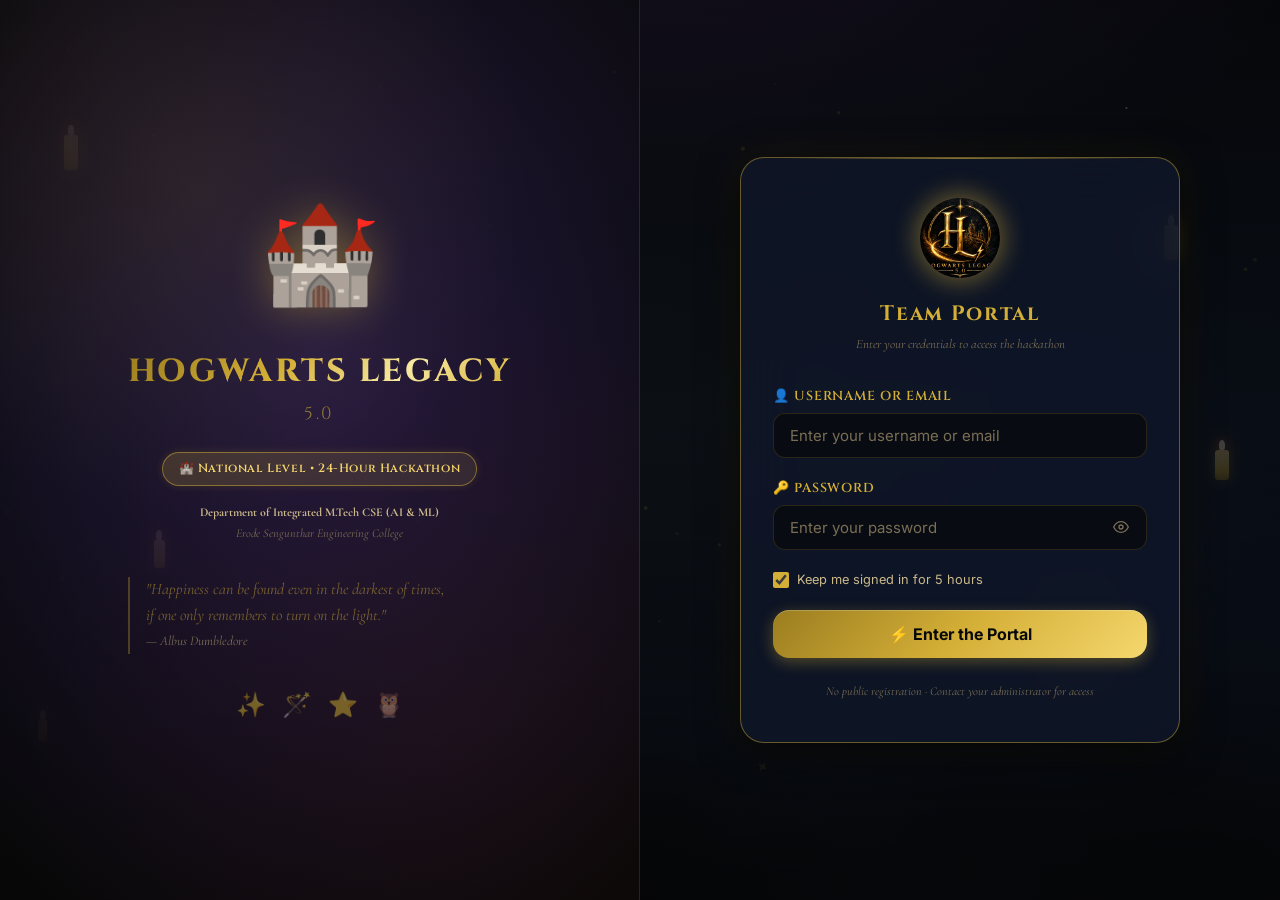
==== commit 3d1c53a7: "Refactor authentication and clean up sorting ceremony assets" ====
--- a/project-portal/frontend/index.html
+++ b/project-portal/frontend/index.html
@@ -27,43 +27,26 @@
 </head>
 <body>
 
-<!-- ── Layered Animated Hogwarts Environment ── -->
-<div class="hogwarts-bg-env" aria-hidden="true">
-  <div class="hogwarts-stars"></div>
-  <div class="hogwarts-rays"></div>
-  <div class="hogwarts-castle-silhouette"></div>
-  <div class="hogwarts-fog"></div>
-  <div class="hogwarts-lightning" id="ambient-lightning"></div>
-</div>
-
-<!-- Flying Owl -->
-<svg class="flying-owl" aria-hidden="true" viewBox="0 0 64 36" fill="none" xmlns="http://www.w3.org/2000/svg" style="position:fixed;top:18%;right:-70px;width:55px;height:32px;z-index:1;animation:owlFly 22s linear infinite">
-  <ellipse cx="32" cy="22" rx="14" ry="12" fill="#D4AF37" opacity="0.8"/>
-  <ellipse cx="22" cy="14" rx="9" ry="7" fill="#D4AF37" opacity="0.85"/>
-  <ellipse cx="42" cy="14" rx="9" ry="7" fill="#D4AF37" opacity="0.85"/>
-  <circle cx="26" cy="12" r="3" fill="#fff" opacity="0.95"/>
-  <circle cx="38" cy="12" r="3" fill="#fff" opacity="0.95"/>
-  <circle cx="26.5" cy="12.5" r="1.5" fill="#111"/>
-  <circle cx="38.5" cy="12.5" r="1.5" fill="#111"/>
-  <polygon points="32,17 29,22 35,22" fill="#9B7D20"/>
-  <path d="M4 28 Q16 10 22 18" stroke="#D4AF37" stroke-width="2" fill="none" opacity="0.7"/>
-  <path d="M60 28 Q48 10 42 18" stroke="#D4AF37" stroke-width="2" fill="none" opacity="0.7"/>
-</svg>
-
-<!-- Floating Candles -->
-<div class="floating-candle" aria-hidden="true" style="left:6%;top:14%;animation-delay:0s;animation-duration:5s"></div>
-<div class="floating-candle" aria-hidden="true" style="left:14%;top:58%;animation-delay:1.2s;animation-duration:6.5s;height:28px;width:11px"></div>
-<div class="floating-candle" aria-hidden="true" style="right:9%;top:22%;animation-delay:0.5s;animation-duration:7s"></div>
-<div class="floating-candle" aria-hidden="true" style="right:16%;top:68%;animation-delay:2s;animation-duration:5.5s;height:38px"></div>
-<div class="floating-candle" aria-hidden="true" style="left:4%;top:78%;animation-delay:3s;animation-duration:8s;height:22px;width:9px;opacity:0.6"></div>
-<div class="floating-candle" aria-hidden="true" style="right:5%;top:48%;animation-delay:1.8s;animation-duration:6s;height:30px;opacity:0.55"></div>
+<!-- Stars decorative layer -->
+<div class="stars-layer" aria-hidden="true"></div>
+
+<!-- Fog layer -->
+<div class="fog-layer" aria-hidden="true"></div>
+
+<!-- Floating Candles (decorative) -->
+<div class="floating-candle" aria-hidden="true" style="left:5%;top:15%;animation-delay:0s;animation-duration:5s"></div>
+<div class="floating-candle" aria-hidden="true" style="left:12%;top:60%;animation-delay:1.2s;animation-duration:6.5s;height:28px;width:11px"></div>
+<div class="floating-candle" aria-hidden="true" style="right:8%;top:25%;animation-delay:0.5s;animation-duration:7s"></div>
+<div class="floating-candle" aria-hidden="true" style="right:15%;top:70%;animation-delay:2s;animation-duration:5.5s;height:40px"></div>
+<div class="floating-candle" aria-hidden="true" style="left:3%;top:80%;animation-delay:3s;animation-duration:8s;height:22px;width:9px;opacity:0.5"></div>
+<div class="floating-candle" aria-hidden="true" style="right:4%;top:50%;animation-delay:1.8s;animation-duration:6s;height:30px;opacity:0.45"></div>
 
 <!-- ── Login Layout ────────────────────────────────────────────────────── -->
 <div class="login-page" id="login-page-root">
 
   <!-- LEFT PANEL — Hogwarts Artwork -->
   <div class="login-left" aria-hidden="true">
-    <div class="login-castle" role="img" aria-label="Hogwarts Castle Entrance">🏰</div>
+    <div class="login-castle" role="img" aria-label="Hogwarts Castle">🏰</div>
     <div class="login-left-content">
       <div class="login-left-title">HOGWARTS LEGACY</div>
       <div class="login-left-edition">5.0</div>
@@ -81,11 +64,11 @@
       </blockquote>
 
       <!-- Floating orb decorations -->
-      <div style="margin-top:2rem;display:flex;gap:1.25rem;justify-content:center;opacity:0.6">
-        <span style="font-size:1.6rem;animation:castleFloat 3s ease-in-out infinite">✨</span>
-        <span style="font-size:1.6rem;animation:castleFloat 4s ease-in-out infinite 0.5s">🪄</span>
-        <span style="font-size:1.6rem;animation:castleFloat 3.5s ease-in-out infinite 1s">⭐</span>
-        <span style="font-size:1.6rem;animation:castleFloat 4.5s ease-in-out infinite 1.5s">🦉</span>
+      <div style="margin-top:2rem;display:flex;gap:1rem;justify-content:center;opacity:0.4">
+        <span style="font-size:1.5rem;animation:castleFloat 3s ease-in-out infinite">✨</span>
+        <span style="font-size:1.5rem;animation:castleFloat 4s ease-in-out infinite 0.5s">🪄</span>
+        <span style="font-size:1.5rem;animation:castleFloat 3.5s ease-in-out infinite 1s">⭐</span>
+        <span style="font-size:1.5rem;animation:castleFloat 4.5s ease-in-out infinite 1.5s">🦉</span>
       </div>
     </div>
   </div>
@@ -100,7 +83,7 @@
       <div class="mobile-login-dept">Dept. of Integrated M.Tech CSE (AI &amp; ML)<br>Erode Sengunthar Engineering College</div>
     </div>
 
-    <div class="login-card fade-in" style="box-shadow: 0 0 45px rgba(212, 175, 55, 0.2), 0 10px 40px rgba(0, 0, 0, 0.9); border: 1px solid rgba(212, 175, 55, 0.35);">
+    <div class="login-card fade-in">
 
       <!-- Logo -->
       <div class="login-logo" aria-hidden="true">
@@ -108,12 +91,12 @@
       </div>
 
       <!-- Branding -->
-      <h1 class="login-title">Castle Entrance</h1>
-      <p class="login-subtitle">Enter your wizard credentials to cross the threshold</p>
+      <h1 class="login-title">Team Portal</h1>
+      <p class="login-subtitle">Enter your credentials to access the hackathon</p>
 
       <!-- Session-expired notice (shown via URL param) -->
       <div id="session-expired-notice" class="login-attempts-warning" style="display:none;margin-bottom:1rem">
-        ⏳ Your magical session has expired. Enter the castle again.
+        ⏳ Your session expired. Please login again.
       </div>
 
       <!-- Error Alert -->
@@ -172,23 +155,21 @@
             />
             <button
               type="button"
-              class="pw-toggle hogwarts-eye-toggle"
+              class="pw-toggle"
               id="pw-toggle"
               aria-label="Show password"
               aria-pressed="false"
               tabindex="0"
-              title="Cast Revelio / Obscuro"
             >
-              <!-- Glowing Hogwarts Eye Open -->
-              <svg id="eye-open" viewBox="0 0 24 24" fill="none" stroke="#D4AF37" stroke-width="2" style="filter: drop-shadow(0 0 4px #D4AF37);">
+              <!-- Eye open -->
+              <svg id="eye-open" viewBox="0 0 24 24" fill="none" stroke="currentColor" stroke-width="2">
                 <path d="M1 12s4-8 11-8 11 8 11 8-4 8-11 8-11-8-11-8z"/>
-                <circle cx="12" cy="12" r="3.5" fill="#D4AF37"/>
-                <circle cx="12" cy="12" r="1.5" fill="#050505"/>
+                <circle cx="12" cy="12" r="3"/>
               </svg>
-              <!-- Glowing Hogwarts Eye Closed -->
-              <svg id="eye-closed" viewBox="0 0 24 24" fill="none" stroke="#D4AF37" stroke-width="2" style="display:none; filter: drop-shadow(0 0 2px rgba(212,175,55,0.5));">
+              <!-- Eye closed (hidden initially) -->
+              <svg id="eye-closed" viewBox="0 0 24 24" fill="none" stroke="currentColor" stroke-width="2" style="display:none">
                 <path d="M17.94 17.94A10.07 10.07 0 0112 20c-7 0-11-8-11-8a18.45 18.45 0 015.06-5.94M9.9 4.24A9.12 9.12 0 0112 4c7 0 11 8 11 8a18.5 18.5 0 01-2.16 3.19m-6.72-1.07a3 3 0 11-4.24-4.24"/>
-                <line x1="1" y1="1" x2="23" y2="23" stroke="#D4AF37" stroke-width="2.2"/>
+                <line x1="1" y1="1" x2="23" y2="23"/>
               </svg>
             </button>
           </div>
@@ -198,17 +179,17 @@
           </div>
         </div>
 
-        <!-- Remember Me -->
+        <!-- Remember Me / 5-Hour Session -->
         <div class="login-options">
           <label class="remember-me" for="remember-me">
             <input type="checkbox" id="remember-me" name="remember-me" checked />
-            <span>Remember Me (Secure Session)</span>
+            <span>Keep me signed in for 5 hours</span>
           </label>
         </div>
 
-        <!-- Submit Button: Enter the Castle -->
-        <button class="btn btn-primary btn-lg btn-full" type="submit" id="login-btn" aria-label="Enter the Castle" style="background: var(--gold-gradient); color: #050505; font-weight: 700; letter-spacing: 0.08em; text-transform: uppercase; box-shadow: 0 0 20px rgba(212, 175, 55, 0.4);">
-          🏰 Enter the Castle
+        <!-- Submit -->
+        <button class="btn btn-primary btn-lg btn-full" type="submit" id="login-btn" aria-label="Sign in to the portal">
+          ⚡ Enter the Portal
         </button>
       </form>
 
@@ -365,9 +346,10 @@
 
     // Disable button
     btn.disabled = true;
-    btn.innerHTML = '<span class="hw-spinner"></span>Entering the castle…';
+    btn.innerHTML = '<span class="hw-spinner"></span>Entering the portal…';
 
     try {
+      showLoader('Authenticating…');
       const user = await login(username, password);
 
       // Record success — clear lockout
@@ -377,22 +359,19 @@
       if (rememberMe) {
         saveRememberedUsername(username);
       } else {
-        secureLogout(false);
+        secureLogout(false);  // clears remembered if unchecked
+        // Re-set tokens (login already set them via auth.js)
+        // We only want to remove the remembered username
         localStorage.removeItem('hw_remembered_username');
       }
 
-      // Cinematic Creature Loading Experience
-      const domainRole = user.role === 'ADMIN' ? 'ADMIN' : (user.domain || 'AI');
-      import('./js/theme.js').then(({ showCinematicLoader, playMagicalSound }) => {
-        showCinematicLoader(domainRole);
-        playMagicalSound('fanfare');
-      });
-
-      toast.lumos('Welcome to the Wizarding World, ' + (user.team_name || user.username) + '!');
+      hideLoader(200);
+      updateLoaderMessage('Welcome, ' + (user.team_name || user.username) + '!');
+      toast.magic('⚡ Welcome to Hogwarts Legacy 5.0!');
 
       setTimeout(() => {
         window.location.href = user.role === 'ADMIN' ? 'admin.html' : 'dashboard.html';
-      }, 1800);
+      }, 1200);
 
     } catch (err) {
       hideLoader(0);
@@ -400,16 +379,15 @@
 
       if (loginSecurity.isLocked()) {
         showLockout();
-        toast.expelliarmus('Account locked after too many failed attempts.');
+        toast.error('Account locked after too many failed attempts.');
       } else {
-        // Generic message
+        // Never reveal which field — generic message
         showError('Invalid username or password.');
         showAttemptWarn(attempts);
-        toast.expelliarmus('Invalid credentials. Spell blocked.');
       }
 
       btn.disabled = false;
-      btn.innerHTML = '🏰 Enter the Castle';
+      btn.innerHTML = '⚡ Enter the Portal';
     }
   });
 
--- a/project-portal/frontend/css/styles.css
+++ b/project-portal/frontend/css/styles.css
@@ -2749,752 +2749,4 @@
   }
 }
 
-/* ==========================================================================
-   HOGWARTS LEGACY 5.0 — PREMIUM CINEMATIC IMMERSION THEME
-   ========================================================================== */
-
-/* ── Palette Root Overrides ── */
-:root {
-  --color-matte-black: #050505;
-  --color-midnight-blue: #091229;
-  --color-antique-gold: #D4AF37;
-  --color-ivory-parchment: #F7F0D5;
-
-  /* House Colors */
-  --gryffindor-crimson: #740001;
-  --gryffindor-gold: #D4AF37;
-  --gryffindor-glow: rgba(212, 175, 55, 0.45);
-
-  --slytherin-emerald: #1A472A;
-  --slytherin-silver: #2AA146;
-  --slytherin-glow: rgba(42, 161, 70, 0.45);
-
-  --ravenclaw-sapphire: #0E1A40;
-  --ravenclaw-bronze: #3b82f6;
-  --ravenclaw-glow: rgba(59, 130, 246, 0.45);
-
-  --ministry-purple: #2A1435;
-  --ministry-silver: #E0E7FF;
-}
-
-/* ── Layered Animated Hogwarts Background ── */
-.hogwarts-bg-env {
-  position: fixed;
-  inset: 0;
-  pointer-events: none;
-  z-index: 0;
-  overflow: hidden;
-  background: radial-gradient(ellipse at 50% 30%, #091229 0%, #050505 100%);
-}
-
-.hogwarts-stars {
-  position: absolute;
-  inset: 0;
-  background-image: 
-    radial-gradient(1.5px 1.5px at 20px 30px, #ffffff, rgba(0,0,0,0)),
-    radial-gradient(1px 1px at 40px 70px, #F7F0D5, rgba(0,0,0,0)),
-    radial-gradient(2px 2px at 90px 40px, #D4AF37, rgba(0,0,0,0)),
-    radial-gradient(1.5px 1.5px at 160px 120px, #ffffff, rgba(0,0,0,0)),
-    radial-gradient(1.5px 1.5px at 230px 190px, #F8E9A1, rgba(0,0,0,0)),
-    radial-gradient(2px 2px at 310px 80px, #ffffff, rgba(0,0,0,0)),
-    radial-gradient(1px 1px at 450px 150px, #D4AF37, rgba(0,0,0,0)),
-    radial-gradient(2px 2px at 600px 50px, #ffffff, rgba(0,0,0,0)),
-    radial-gradient(1.5px 1.5px at 750px 180px, #F7F0D5, rgba(0,0,0,0)),
-    radial-gradient(1px 1px at 900px 90px, #ffffff, rgba(0,0,0,0));
-  background-repeat: repeat;
-  background-size: 600px 600px;
-  opacity: 0.55;
-  animation: starTwinkle 6s ease-in-out infinite alternate;
-}
-
-@keyframes starTwinkle {
-  0% { opacity: 0.45; transform: scale(1); }
-  50% { opacity: 0.8; }
-  100% { opacity: 0.55; transform: scale(1.02); }
-}
-
-.hogwarts-rays {
-  position: absolute;
-  top: -20%;
-  left: 10%;
-  width: 80%;
-  height: 90%;
-  background: radial-gradient(ellipse at 50% 0%, rgba(212, 175, 55, 0.08) 0%, rgba(9, 18, 41, 0) 70%);
-  transform: rotate(-15deg);
-  animation: rayShift 14s ease-in-out infinite alternate;
-  filter: blur(20px);
-}
-
-@keyframes rayShift {
-  0% { transform: rotate(-18deg) translateY(0); opacity: 0.6; }
-  100% { transform: rotate(-12deg) translateY(15px); opacity: 0.9; }
-}
-
-.hogwarts-castle-silhouette {
-  position: absolute;
-  bottom: 0;
-  left: 0;
-  width: 100%;
-  height: 280px;
-  background: url("data:image/svg+xml,%3Csvg xmlns='http://www.w3.org/2000/svg' viewBox='0 0 1440 280' preserveAspectRatio='none'%3E%3Cpath fill='%2304060b' d='M0,280 L0,230 L45,230 L55,160 L65,160 L75,230 L120,230 L135,110 L140,70 L145,110 L160,230 L220,230 L230,140 L245,140 L255,230 L310,230 L320,180 L350,180 L360,230 L400,230 L420,90 L425,50 L430,90 L450,230 L510,230 L520,130 L535,130 L545,230 L600,230 L615,80 L620,40 L625,80 L640,230 L700,230 L710,150 L730,150 L740,230 L800,230 L820,100 L825,60 L830,100 L850,230 L920,230 L935,120 L950,120 L965,230 L1020,230 L1035,70 L1040,30 L1045,70 L1060,230 L1120,230 L1135,140 L1155,140 L1170,230 L1230,230 L1250,90 L1255,50 L1260,90 L1280,230 L1350,230 L1365,160 L1380,160 L1395,230 L1440,230 L1440,280 Z'/%3E%3Cpath fill='%23050913' opacity='0.7' d='M0,280 L0,250 L80,250 L95,190 L110,250 L180,250 L200,160 L205,120 L210,160 L230,250 L340,250 L355,180 L370,250 L480,250 L500,140 L505,100 L510,140 L530,250 L660,250 L680,150 L700,250 L840,250 L860,130 L865,90 L870,130 L890,250 L1000,250 L1020,170 L1040,250 L1180,250 L1200,150 L1220,250 L1320,250 L1340,180 L1360,250 L1440,250 L1440,280 Z'/%3E%3C/svg%3E") bottom center no-repeat;
-  background-size: cover;
-  opacity: 0.6;
-}
-
-.hogwarts-fog {
-  position: absolute;
-  bottom: 0;
-  left: 0;
-  width: 200%;
-  height: 140px;
-  background: radial-gradient(ellipse at 50% 100%, rgba(212, 175, 55, 0.08) 0%, rgba(9, 18, 41, 0.4) 40%, transparent 80%);
-  animation: fogRoll 22s linear infinite alternate;
-  filter: blur(12px);
-}
-
-@keyframes fogRoll {
-  0% { transform: translateX(0); }
-  100% { transform: translateX(-25%); }
-}
-
-.hogwarts-lightning {
-  position: absolute;
-  inset: 0;
-  background: rgba(255, 255, 255, 0.08);
-  opacity: 0;
-  pointer-events: none;
-  transition: opacity 0.08s ease;
-}
-
-.hogwarts-lightning.flash {
-  opacity: 1;
-}
-
-/* ── Lumos Glow on Hover ── */
-.btn, .card, .stat-card, .project-card, .review-card, .sidebar-item, .table-card {
-  transition: transform var(--transition), box-shadow var(--transition), border-color var(--transition);
-}
-
-.btn:hover, .card:hover, .stat-card:hover, .project-card:hover, .review-card:hover {
-  box-shadow: 0 0 22px rgba(212, 175, 55, 0.35), 0 8px 32px rgba(0, 0, 0, 0.65) !important;
-  border-color: rgba(212, 175, 55, 0.45) !important;
-}
-
-/* ── Domain = Hogwarts Houses Styling ── */
-/* GRYFFINDOR (AI) */
-body.house-gryffindor {
-  --primary-house-color: var(--gryffindor-crimson);
-  --primary-house-gold: var(--gryffindor-gold);
-  --primary-house-glow: var(--gryffindor-glow);
-}
-body.house-gryffindor .hero-banner {
-  background: linear-gradient(135deg, rgba(116, 0, 1, 0.4) 0%, rgba(9, 18, 41, 0.85) 60%, rgba(5, 5, 5, 0.95) 100%);
-  border-color: rgba(212, 175, 55, 0.4);
-  box-shadow: 0 0 35px rgba(116, 0, 1, 0.35);
-}
-body.house-gryffindor .badge-domain-ai {
-  background: linear-gradient(135deg, #740001 0%, #AE0001 100%) !important;
-  color: #F8E9A1 !important;
-  border: 1px solid #D4AF37 !important;
-  box-shadow: 0 0 14px rgba(212, 175, 55, 0.4) !important;
-}
-
-/* SLYTHERIN (CYBERSECURITY) */
-body.house-slytherin {
-  --primary-house-color: var(--slytherin-emerald);
-  --primary-house-gold: var(--slytherin-silver);
-  --primary-house-glow: var(--slytherin-glow);
-}
-body.house-slytherin .hero-banner {
-  background: linear-gradient(135deg, rgba(26, 71, 42, 0.4) 0%, rgba(9, 18, 41, 0.85) 60%, rgba(5, 5, 5, 0.95) 100%);
-  border-color: rgba(42, 161, 70, 0.4);
-  box-shadow: 0 0 35px rgba(26, 71, 42, 0.35);
-}
-body.house-slytherin .badge-domain-cyber {
-  background: linear-gradient(135deg, #1A472A 0%, #2AA146 100%) !important;
-  color: #E2F0D9 !important;
-  border: 1px solid #2AA146 !important;
-  box-shadow: 0 0 14px rgba(42, 161, 70, 0.4) !important;
-}
-
-/* RAVENCLAW (OPEN INNOVATION) */
-body.house-ravenclaw {
-  --primary-house-color: var(--ravenclaw-sapphire);
-  --primary-house-gold: var(--ravenclaw-bronze);
-  --primary-house-glow: var(--ravenclaw-glow);
-}
-body.house-ravenclaw .hero-banner {
-  background: linear-gradient(135deg, rgba(14, 26, 64, 0.5) 0%, rgba(9, 18, 41, 0.85) 60%, rgba(5, 5, 5, 0.95) 100%);
-  border-color: rgba(59, 130, 246, 0.4);
-  box-shadow: 0 0 35px rgba(14, 26, 64, 0.35);
-}
-body.house-ravenclaw .badge-domain-oi {
-  background: linear-gradient(135deg, #0E1A40 0%, #2563EB 100%) !important;
-  color: #DBEAFE !important;
-  border: 1px solid #60A5FA !important;
-  box-shadow: 0 0 14px rgba(59, 130, 246, 0.4) !important;
-}
-
-/* ── Time Turner Countdown ── */
-.time-turner-container {
-  display: flex;
-  align-items: center;
-  gap: 1.25rem;
-  background: rgba(10, 16, 32, 0.75);
-  border: 1px solid rgba(212, 175, 55, 0.3);
-  border-radius: var(--radius-lg);
-  padding: 1rem 1.5rem;
-  box-shadow: 0 0 25px rgba(212, 175, 55, 0.15);
-  position: relative;
-  overflow: hidden;
-}
-
-.time-turner-rings {
-  position: relative;
-  width: 58px;
-  height: 58px;
-  flex-shrink: 0;
-}
-
-.time-turner-ring {
-  position: absolute;
-  inset: 0;
-  border: 2px solid rgba(212, 175, 55, 0.4);
-  border-radius: 50%;
-  border-top-color: #D4AF37;
-  animation: turnerSpin 6s linear infinite;
-}
-
-.time-turner-ring.inner {
-  inset: 7px;
-  border-top-color: #F8E9A1;
-  border-bottom-color: #D4AF37;
-  animation: turnerSpinReverse 4s linear infinite;
-}
-
-.time-turner-ring.core {
-  inset: 15px;
-  background: radial-gradient(circle, #D4AF37 0%, #4B1420 80%);
-  border: 1px solid #F8E9A1;
-  border-radius: 50%;
-  animation: turnerPulse 2s ease-in-out infinite alternate;
-}
-
-@keyframes turnerSpin { to { transform: rotate(360deg); } }
-@keyframes turnerSpinReverse { to { transform: rotate(-360deg); } }
-@keyframes turnerPulse { 0% { transform: scale(0.9); opacity: 0.8; } 100% { transform: scale(1.1); opacity: 1; } }
-
-.time-turner-timer {
-  display: flex;
-  gap: 0.75rem;
-  align-items: center;
-}
-
-.turner-unit {
-  text-align: center;
-}
-
-.turner-val {
-  font-family: 'Cinzel', serif;
-  font-size: 1.6rem;
-  font-weight: 700;
-  color: #D4AF37;
-  text-shadow: 0 0 10px rgba(212, 175, 55, 0.5);
-  line-height: 1;
-}
-
-.turner-label {
-  font-size: 0.65rem;
-  text-transform: uppercase;
-  color: #CBB98C;
-  letter-spacing: 0.1em;
-  margin-top: 0.2rem;
-}
-
-.turner-sep {
-  font-family: 'Cinzel', serif;
-  font-size: 1.4rem;
-  color: rgba(212, 175, 55, 0.6);
-  margin-bottom: 0.8rem;
-}
-
-/* ── Spell Energy Progress Meter ── */
-.spell-meter-wrap {
-  margin: 1.5rem 0;
-  background: rgba(10, 16, 32, 0.8);
-  border: 1px solid rgba(212, 175, 55, 0.25);
-  border-radius: var(--radius-md);
-  padding: 1.25rem;
-}
-
-.spell-meter-stages {
-  display: flex;
-  justify-content: space-between;
-  margin-bottom: 0.75rem;
-  position: relative;
-}
-
-.spell-stage {
-  display: flex;
-  flex-direction: column;
-  align-items: center;
-  gap: 0.35rem;
-  font-size: 0.75rem;
-  color: var(--text-muted);
-  z-index: 1;
-}
-
-.spell-stage.active {
-  color: #D4AF37;
-  font-weight: 600;
-}
-
-.spell-stage-icon {
-  width: 28px;
-  height: 28px;
-  border-radius: 50%;
-  background: #091229;
-  border: 1px solid rgba(212, 175, 55, 0.3);
-  display: flex;
-  align-items: center;
-  justify-content: center;
-  font-size: 0.85rem;
-  transition: all 0.3s ease;
-}
-
-.spell-stage.active .spell-stage-icon {
-  background: var(--gold-gradient);
-  color: #050505;
-  border-color: #D4AF37;
-  box-shadow: 0 0 15px rgba(212, 175, 55, 0.6);
-}
-
-.spell-bar-track {
-  height: 8px;
-  background: rgba(255, 255, 255, 0.08);
-  border-radius: 4px;
-  overflow: hidden;
-  position: relative;
-}
-
-.spell-bar-beam {
-  height: 100%;
-  background: linear-gradient(90deg, #9B7D20 0%, #D4AF37 50%, #FFF8E1 100%);
-  border-radius: 4px;
-  box-shadow: 0 0 14px rgba(212, 175, 55, 0.8);
-  transition: width 0.6s cubic-bezier(0.4, 0, 0.2, 1);
-  position: relative;
-}
-
-.spell-bar-beam::after {
-  content: '';
-  position: absolute;
-  top: 0; right: 0; bottom: 0; width: 15px;
-  background: #fff;
-  box-shadow: 0 0 12px #fff;
-  border-radius: 50%;
-}
-
-/* ── Sorting Hat Ceremony Cinematic Modal ── */
-.ceremony-modal {
-  position: fixed;
-  inset: 0;
-  z-index: 999999;
-  background: #050505;
-  display: flex;
-  align-items: center;
-  justify-content: center;
-  opacity: 0;
-  pointer-events: none;
-  transition: opacity 0.6s ease;
-}
-
-.ceremony-modal.active {
-  opacity: 1;
-  pointer-events: auto;
-}
-
-.ceremony-doors-wrap {
-  position: absolute;
-  inset: 0;
-  display: flex;
-  overflow: hidden;
-  z-index: 10;
-  pointer-events: none;
-}
-
-.ceremony-door {
-  flex: 1;
-  height: 100%;
-  background: linear-gradient(180deg, #1f140e 0%, #0d0906 100%);
-  border-right: 3px solid #D4AF37;
-  box-shadow: inset 0 0 80px rgba(0,0,0,0.9);
-  transition: transform 1.8s cubic-bezier(0.7, 0, 0.3, 1);
-  display: flex;
-  align-items: center;
-  justify-content: center;
-}
-
-.ceremony-door.right {
-  border-right: none;
-  border-left: 3px solid #D4AF37;
-}
-
-.ceremony-door-handle {
-  font-size: 3rem;
-  color: #D4AF37;
-  text-shadow: 0 0 15px rgba(212, 175, 55, 0.6);
-}
-
-.ceremony-doors-wrap.doors-opened .ceremony-door.left {
-  transform: translateX(-101%);
-}
-
-.ceremony-doors-wrap.doors-opened .ceremony-door.right {
-  transform: translateX(101%);
-}
-
-.ceremony-stage {
-  position: relative;
-  z-index: 2;
-  text-align: center;
-  max-width: 600px;
-  padding: 2rem;
-  display: flex;
-  flex-direction: column;
-  align-items: center;
-}
-
-.ceremony-candles {
-  position: absolute;
-  inset: -100px -200px;
-  pointer-events: none;
-}
-
-.ceremony-hat-icon {
-  font-size: 5rem;
-  margin-bottom: 1rem;
-  animation: hatWiggle 3s ease-in-out infinite;
-  filter: drop-shadow(0 0 25px rgba(212, 175, 55, 0.4));
-}
-
-@keyframes hatWiggle {
-  0%, 100% { transform: rotate(0deg); }
-  25% { transform: rotate(-6deg) translateY(-4px); }
-  75% { transform: rotate(6deg) translateY(-2px); }
-}
-
-.ceremony-dialogue {
-  font-family: 'Cormorant Garamond', serif;
-  font-size: 1.7rem;
-  font-style: italic;
-  color: #F7F0D5;
-  margin-bottom: 1.5rem;
-  min-height: 80px;
-  text-shadow: 0 2px 8px rgba(0,0,0,0.8);
-}
-
-.ceremony-house-result {
-  font-family: 'Cinzel', serif;
-  font-size: 2.8rem;
-  font-weight: 800;
-  letter-spacing: 0.15em;
-  margin-bottom: 1rem;
-  opacity: 0;
-  transform: scale(0.8);
-  transition: all 0.8s cubic-bezier(0.175, 0.885, 0.32, 1.275);
-}
-
-.ceremony-house-result.revealed {
-  opacity: 1;
-  transform: scale(1);
-}
-
-.ceremony-house-result.gryffindor {
-  color: #D4AF37;
-  text-shadow: 0 0 35px rgba(212, 175, 55, 0.9), 0 0 60px rgba(116, 0, 1, 0.8);
-}
-
-.ceremony-house-result.slytherin {
-  color: #2AA146;
-  text-shadow: 0 0 35px rgba(42, 161, 70, 0.9), 0 0 60px rgba(26, 71, 42, 0.8);
-}
-
-.ceremony-house-result.ravenclaw {
-  color: #60A5FA;
-  text-shadow: 0 0 35px rgba(96, 165, 250, 0.9), 0 0 60px rgba(14, 26, 64, 0.8);
-}
-
-.ceremony-banner-unfurl {
-  width: 140px;
-  height: 0;
-  border-radius: 8px 8px 30px 30px;
-  margin-bottom: 1.5rem;
-  overflow: hidden;
-  transition: height 1s ease;
-  box-shadow: 0 10px 35px rgba(0,0,0,0.8);
-  display: flex;
-  align-items: center;
-  justify-content: center;
-  font-size: 3rem;
-}
-
-.ceremony-banner-unfurl.unfurled {
-  height: 180px;
-}
-
-.ceremony-banner-unfurl.gryffindor {
-  background: linear-gradient(180deg, #740001 0%, #AE0001 60%, #D4AF37 100%);
-  border: 2px solid #D4AF37;
-}
-
-.ceremony-banner-unfurl.slytherin {
-  background: linear-gradient(180deg, #1A472A 0%, #2AA146 60%, #E2F0D9 100%);
-  border: 2px solid #2AA146;
-}
-
-.ceremony-banner-unfurl.ravenclaw {
-  background: linear-gradient(180deg, #0E1A40 0%, #2563EB 60%, #DBEAFE 100%);
-  border: 2px solid #60A5FA;
-}
-
-.ceremony-actions {
-  display: flex;
-  gap: 1rem;
-  align-items: center;
-}
-
-.ceremony-skip-btn {
-  background: transparent;
-  border: 1px solid rgba(212, 175, 55, 0.4);
-  color: #CBB98C;
-  padding: 0.5rem 1.25rem;
-  border-radius: var(--radius-md);
-  font-family: 'Cinzel', serif;
-  font-size: 0.85rem;
-  cursor: pointer;
-  transition: var(--transition);
-}
-
-.ceremony-skip-btn:hover {
-  background: rgba(212, 175, 55, 0.15);
-  color: #FFF8E1;
-  border-color: #D4AF37;
-}
-
-.ceremony-mute-btn {
-  position: absolute;
-  top: 1.5rem;
-  right: 1.5rem;
-  background: rgba(255,255,255,0.06);
-  border: 1px solid rgba(212,175,55,0.3);
-  color: #D4AF37;
-  padding: 0.4rem 0.8rem;
-  border-radius: var(--radius-sm);
-  cursor: pointer;
-  font-size: 0.8rem;
-  z-index: 20;
-}
-
-/* ── Owl Post Notifications ── */
-.owl-post-btn {
-  position: relative;
-  background: rgba(212, 175, 55, 0.08);
-  border: 1px solid rgba(212, 175, 55, 0.3);
-  border-radius: 50%;
-  width: 38px;
-  height: 38px;
-  display: flex;
-  align-items: center;
-  justify-content: center;
-  cursor: pointer;
-  transition: var(--transition);
-  font-size: 1.1rem;
-}
-
-.owl-post-btn:hover {
-  background: rgba(212, 175, 55, 0.2);
-  border-color: #D4AF37;
-  box-shadow: 0 0 15px rgba(212, 175, 55, 0.4);
-}
-
-.owl-post-dropdown {
-  position: absolute;
-  top: calc(100% + 10px);
-  right: 0;
-  width: 340px;
-  background: #091229;
-  border: 1px solid rgba(212, 175, 55, 0.4);
-  border-radius: var(--radius-md);
-  box-shadow: 0 10px 40px rgba(0,0,0,0.8), 0 0 25px rgba(212,175,55,0.15);
-  display: none;
-  z-index: 1000;
-  overflow: hidden;
-}
-
-.owl-post-dropdown.show {
-  display: block;
-  animation: fadeInDown 0.25s ease;
-}
-
-@keyframes fadeInDown {
-  from { opacity: 0; transform: translateY(-8px); }
-  to { opacity: 1; transform: translateY(0); }
-}
-
-.owl-post-header {
-  padding: 0.85rem 1.1rem;
-  background: rgba(5, 5, 5, 0.6);
-  border-bottom: 1px solid rgba(212, 175, 55, 0.2);
-  display: flex;
-  justify-content: space-between;
-  align-items: center;
-  font-family: 'Cinzel', serif;
-  font-size: 0.85rem;
-  color: #D4AF37;
-}
-
-.owl-post-item {
-  padding: 0.85rem 1.1rem;
-  border-bottom: 1px solid rgba(255, 255, 255, 0.05);
-  display: flex;
-  gap: 0.75rem;
-  align-items: flex-start;
-  transition: background 0.2s;
-}
-
-.owl-post-item.unread {
-  background: rgba(212, 175, 55, 0.06);
-  border-left: 3px solid #D4AF37;
-}
-
-.owl-post-item:hover {
-  background: rgba(212, 175, 55, 0.1);
-}
-
-/* ── Mobile Magical Bottom Navigation Bar ── */
-.mobile-bottom-nav {
-  display: none;
-}
-
-@media (max-width: 768px) {
-  .mobile-bottom-nav {
-    display: flex;
-    position: fixed;
-    bottom: 0;
-    left: 0;
-    right: 0;
-    height: 62px;
-    background: rgba(5, 5, 5, 0.94);
-    backdrop-filter: blur(12px);
-    border-top: 1px solid rgba(212, 175, 55, 0.35);
-    z-index: 9999;
-    justify-content: space-around;
-    align-items: center;
-    padding: 0 0.5rem;
-    box-shadow: 0 -4px 20px rgba(0,0,0,0.8);
-  }
-
-  .mobile-nav-tab {
-    display: flex;
-    flex-direction: column;
-    align-items: center;
-    justify-content: center;
-    background: transparent;
-    border: none;
-    color: #CBB98C;
-    font-size: 0.65rem;
-    font-family: 'Cinzel', serif;
-    padding: 0.25rem 0.5rem;
-    cursor: pointer;
-    transition: var(--transition);
-  }
-
-  .mobile-nav-tab .tab-icon {
-    font-size: 1.25rem;
-    margin-bottom: 0.15rem;
-  }
-
-  .mobile-nav-tab.active {
-    color: #D4AF37;
-  }
-
-  .mobile-nav-tab.active .tab-icon {
-    transform: scale(1.15);
-    filter: drop-shadow(0 0 8px #D4AF37);
-  }
-
-  /* Prevent bottom content from being obscured by bottom nav */
-  body {
-    padding-bottom: 70px !important;
-  }
-}
-
-/* ── Golden Snitch Easter Egg ── */
-.golden-snitch {
-  position: fixed;
-  width: 24px;
-  height: 24px;
-  border-radius: 50%;
-  background: radial-gradient(circle at 35% 35%, #FFF8E1 0%, #D4AF37 55%, #9B7D20 100%);
-  box-shadow: 0 0 15px #D4AF37, 0 0 30px rgba(212, 175, 55, 0.6);
-  cursor: pointer;
-  z-index: 99990;
-  pointer-events: auto;
-  transition: transform 0.2s ease;
-}
-
-.golden-snitch::before,
-.golden-snitch::after {
-  content: '';
-  position: absolute;
-  top: 4px;
-  width: 20px;
-  height: 6px;
-  background: rgba(255, 255, 255, 0.65);
-  border-radius: 50% 50% 0 0;
-  box-shadow: 0 0 6px #fff;
-  animation: snitchWing 0.12s linear infinite alternate;
-}
-
-.golden-snitch::before {
-  left: -17px;
-  transform-origin: right center;
-}
-
-.golden-snitch::after {
-  right: -17px;
-  transform-origin: left center;
-}
-
-@keyframes snitchWing {
-  0% { transform: rotate(-25deg); }
-  100% { transform: rotate(35deg); }
-}
-
-/* ── Wizard Scroll Parchment Review View ── */
-.wizard-scroll-card {
-  background: linear-gradient(135deg, rgba(247, 240, 213, 0.04) 0%, rgba(9, 18, 41, 0.7) 100%);
-  border: 1px solid rgba(212, 175, 55, 0.3);
-  border-radius: var(--radius-md);
-  padding: 1.5rem;
-  margin-bottom: 1.25rem;
-  position: relative;
-  box-shadow: inset 0 0 30px rgba(212, 175, 55, 0.03);
-}
-
-.wizard-scroll-ribbon {
-  display: inline-flex;
-  align-items: center;
-  gap: 0.5rem;
-  background: rgba(212, 175, 55, 0.15);
-  border: 1px solid rgba(212, 175, 55, 0.4);
-  color: #F8E9A1;
-  font-family: 'Cinzel', serif;
-  font-size: 0.8rem;
-  padding: 0.35rem 0.75rem;
-  border-radius: 4px;
-  margin-bottom: 0.75rem;
-}
-
-
+
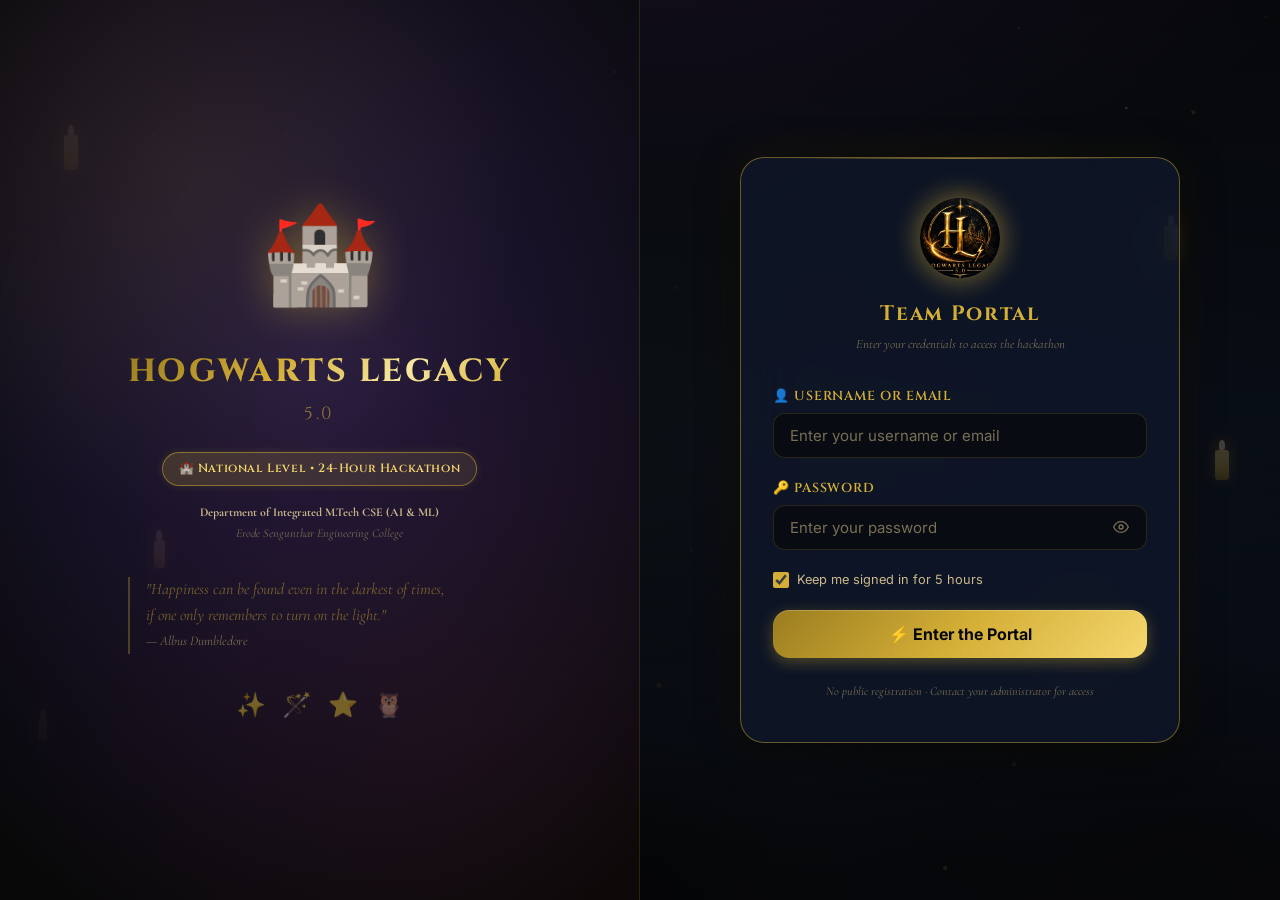
==== commit f857a23e: "branding: add official Hogwarts Legacy 5.0 circular gold emblem favicon, manifest and tab titles" ====
--- a/project-portal/frontend/index.html
+++ b/project-portal/frontend/index.html
@@ -5,8 +5,19 @@
   <meta name="viewport" content="width=device-width, initial-scale=1.0" />
 
   <!-- SEO -->
-  <title>Hogwarts Legacy 5.0 — Team Login Portal</title>
+  <title>Hogwarts Legacy 5.0 | Login Portal</title>
   <meta name="description" content="Sign in to Hogwarts Legacy 5.0 — National Level 24-Hour Technical Hackathon Portal by Department of Integrated M.Tech CSE (AI & ML), Erode Sengunthar Engineering College." />
+
+  <!-- Favicon & Touch Icons -->
+  <link rel="icon" type="image/x-icon" href="favicon.ico?v=5.0" />
+  <link rel="icon" type="image/png" sizes="16x16" href="favicon-16x16.png?v=5.0" />
+  <link rel="icon" type="image/png" sizes="32x32" href="favicon-32x32.png?v=5.0" />
+  <link rel="icon" type="image/png" sizes="48x48" href="favicon-48x48.png?v=5.0" />
+  <link rel="apple-touch-icon" sizes="180x180" href="apple-touch-icon.png?v=5.0" />
+  <link rel="manifest" href="site.webmanifest?v=5.0" />
+  <meta name="theme-color" content="#D4AF37" />
+  <meta name="msapplication-TileColor" content="#0d0d11" />
+  <meta name="msapplication-TileImage" content="android-chrome-192x192.png?v=5.0" />
 
   <!-- Security Headers via Meta -->
   <meta http-equiv="X-Content-Type-Options" content="nosniff" />
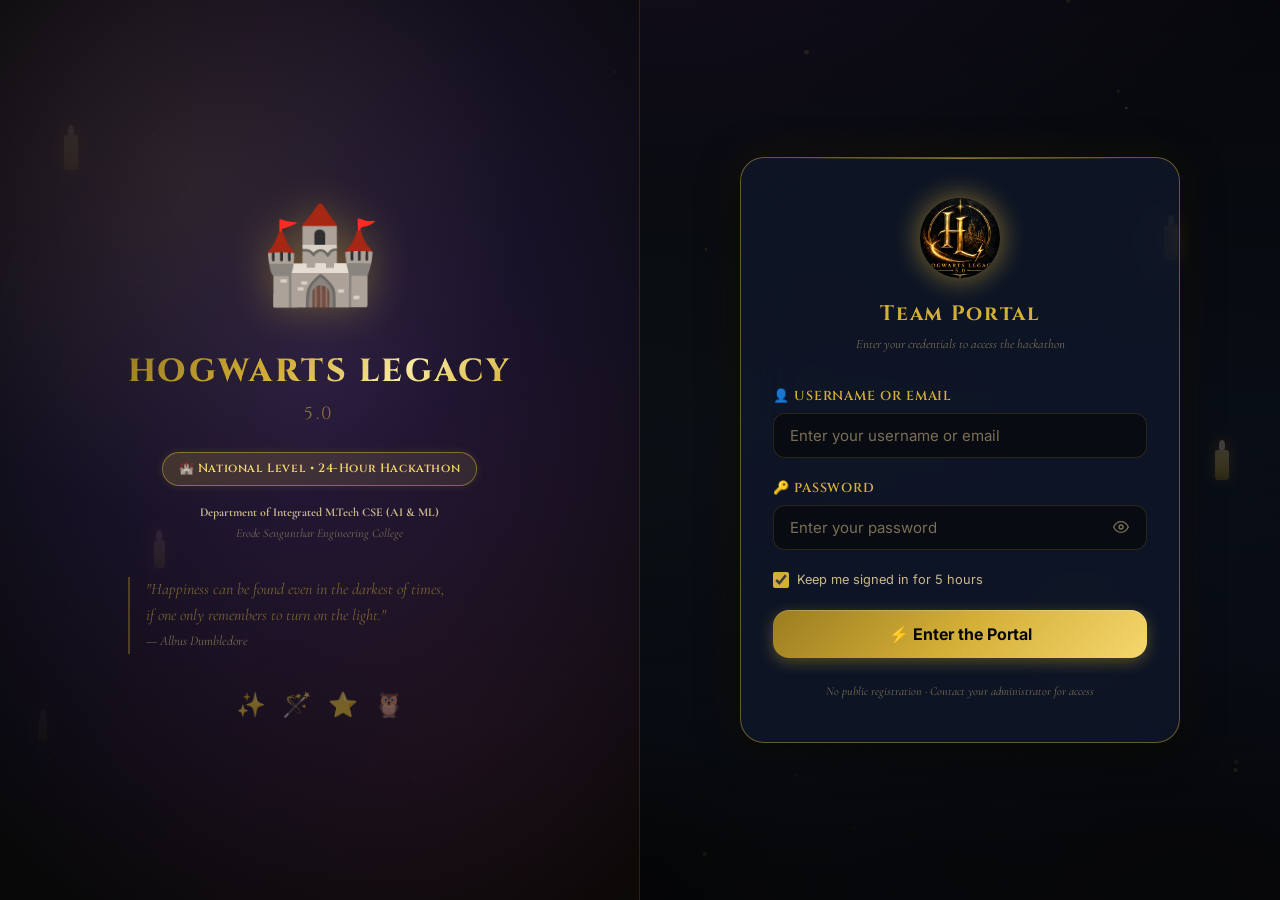
==== commit 746a715f: "removed displaying the unwanted departmment info in the team details page" ====
--- a/project-portal/frontend/index.html
+++ b/project-portal/frontend/index.html
@@ -1,12 +1,14 @@
 <!DOCTYPE html>
 <html lang="en">
+
 <head>
   <meta charset="UTF-8" />
   <meta name="viewport" content="width=device-width, initial-scale=1.0" />
 
   <!-- SEO -->
   <title>Hogwarts Legacy 5.0 | Login Portal</title>
-  <meta name="description" content="Sign in to Hogwarts Legacy 5.0 — National Level 24-Hour Technical Hackathon Portal by Department of Integrated M.Tech CSE (AI & ML), Erode Sengunthar Engineering College." />
+  <meta name="description"
+    content="Sign in to Hogwarts Legacy 5.0 — National Level 24-Hour Technical Hackathon Portal by Department of Integrated M.Tech CSE, Erode Sengunthar Engineering College." />
 
   <!-- Favicon & Touch Icons -->
   <link rel="icon" type="image/x-icon" href="favicon.ico?v=5.0" />
@@ -33,388 +35,380 @@
 
   <style>
     /* Extra styles for login page particles layer */
-    .stars-layer { animation: fogDrift 8s ease-in-out infinite; }
+    .stars-layer {
+      animation: fogDrift 8s ease-in-out infinite;
+    }
   </style>
 </head>
+
 <body>
 
-<!-- Stars decorative layer -->
-<div class="stars-layer" aria-hidden="true"></div>
-
-<!-- Fog layer -->
-<div class="fog-layer" aria-hidden="true"></div>
-
-<!-- Floating Candles (decorative) -->
-<div class="floating-candle" aria-hidden="true" style="left:5%;top:15%;animation-delay:0s;animation-duration:5s"></div>
-<div class="floating-candle" aria-hidden="true" style="left:12%;top:60%;animation-delay:1.2s;animation-duration:6.5s;height:28px;width:11px"></div>
-<div class="floating-candle" aria-hidden="true" style="right:8%;top:25%;animation-delay:0.5s;animation-duration:7s"></div>
-<div class="floating-candle" aria-hidden="true" style="right:15%;top:70%;animation-delay:2s;animation-duration:5.5s;height:40px"></div>
-<div class="floating-candle" aria-hidden="true" style="left:3%;top:80%;animation-delay:3s;animation-duration:8s;height:22px;width:9px;opacity:0.5"></div>
-<div class="floating-candle" aria-hidden="true" style="right:4%;top:50%;animation-delay:1.8s;animation-duration:6s;height:30px;opacity:0.45"></div>
-
-<!-- ── Login Layout ────────────────────────────────────────────────────── -->
-<div class="login-page" id="login-page-root">
-
-  <!-- LEFT PANEL — Hogwarts Artwork -->
-  <div class="login-left" aria-hidden="true">
-    <div class="login-castle" role="img" aria-label="Hogwarts Castle">🏰</div>
-    <div class="login-left-content">
-      <div class="login-left-title">HOGWARTS LEGACY</div>
-      <div class="login-left-edition">5.0</div>
-      <div style="margin-bottom:1rem">
-        <span class="badge badge-domain-ai" style="font-size:0.75rem;padding:0.4rem 1rem">🏰 National Level • 24-Hour Hackathon</span>
+  <!-- Stars decorative layer -->
+  <div class="stars-layer" aria-hidden="true"></div>
+
+  <!-- Fog layer -->
+  <div class="fog-layer" aria-hidden="true"></div>
+
+  <!-- Floating Candles (decorative) -->
+  <div class="floating-candle" aria-hidden="true" style="left:5%;top:15%;animation-delay:0s;animation-duration:5s">
+  </div>
+  <div class="floating-candle" aria-hidden="true"
+    style="left:12%;top:60%;animation-delay:1.2s;animation-duration:6.5s;height:28px;width:11px"></div>
+  <div class="floating-candle" aria-hidden="true" style="right:8%;top:25%;animation-delay:0.5s;animation-duration:7s">
+  </div>
+  <div class="floating-candle" aria-hidden="true"
+    style="right:15%;top:70%;animation-delay:2s;animation-duration:5.5s;height:40px"></div>
+  <div class="floating-candle" aria-hidden="true"
+    style="left:3%;top:80%;animation-delay:3s;animation-duration:8s;height:22px;width:9px;opacity:0.5"></div>
+  <div class="floating-candle" aria-hidden="true"
+    style="right:4%;top:50%;animation-delay:1.8s;animation-duration:6s;height:30px;opacity:0.45"></div>
+
+  <!-- ── Login Layout ────────────────────────────────────────────────────── -->
+  <div class="login-page" id="login-page-root">
+
+    <!-- LEFT PANEL — Hogwarts Artwork -->
+    <div class="login-left" aria-hidden="true">
+      <div class="login-castle" role="img" aria-label="Hogwarts Castle">🏰</div>
+      <div class="login-left-content">
+        <div class="login-left-title">HOGWARTS LEGACY</div>
+        <div class="login-left-edition">5.0</div>
+        <div style="margin-bottom:1rem">
+          <span class="badge badge-domain-ai" style="font-size:0.75rem;padding:0.4rem 1rem">🏰 National Level • 24-Hour
+            Hackathon</span>
+        </div>
+        <div class="login-left-dept">
+          <strong>Department of Integrated M.Tech CSE (AI &amp; ML)</strong><br />
+          Erode Sengunthar Engineering College
+        </div>
+        <blockquote class="login-left-quote">
+          "Happiness can be found even in the darkest of times,<br />
+          if one only remembers to turn on the light."
+          <br /><small style="color:var(--text-muted)">— Albus Dumbledore</small>
+        </blockquote>
+
+        <!-- Floating orb decorations -->
+        <div style="margin-top:2rem;display:flex;gap:1rem;justify-content:center;opacity:0.4">
+          <span style="font-size:1.5rem;animation:castleFloat 3s ease-in-out infinite">✨</span>
+          <span style="font-size:1.5rem;animation:castleFloat 4s ease-in-out infinite 0.5s">🪄</span>
+          <span style="font-size:1.5rem;animation:castleFloat 3.5s ease-in-out infinite 1s">⭐</span>
+          <span style="font-size:1.5rem;animation:castleFloat 4.5s ease-in-out infinite 1.5s">🦉</span>
+        </div>
       </div>
-      <div class="login-left-dept">
-        <strong>Department of Integrated M.Tech CSE (AI &amp; ML)</strong><br />
-        Erode Sengunthar Engineering College
+    </div>
+
+    <!-- RIGHT PANEL — Login Form -->
+    <div class="login-right">
+      <!-- Mobile-only Hogwarts Brand Header -->
+      <div class="mobile-login-header" aria-hidden="true">
+        <div class="mobile-login-castle">🏰</div>
+        <div class="mobile-login-title">HOGWARTS LEGACY 5.0</div>
+        <div class="mobile-login-badge">⚡ National 24-Hour Hackathon</div>
+        <div class="mobile-login-dept">Dept. of Integrated M.Tech CSE<br>Erode Sengunthar Engineering
+          College</div>
       </div>
-      <blockquote class="login-left-quote">
-        "Happiness can be found even in the darkest of times,<br />
-        if one only remembers to turn on the light."
-        <br /><small style="color:var(--text-muted)">— Albus Dumbledore</small>
-      </blockquote>
-
-      <!-- Floating orb decorations -->
-      <div style="margin-top:2rem;display:flex;gap:1rem;justify-content:center;opacity:0.4">
-        <span style="font-size:1.5rem;animation:castleFloat 3s ease-in-out infinite">✨</span>
-        <span style="font-size:1.5rem;animation:castleFloat 4s ease-in-out infinite 0.5s">🪄</span>
-        <span style="font-size:1.5rem;animation:castleFloat 3.5s ease-in-out infinite 1s">⭐</span>
-        <span style="font-size:1.5rem;animation:castleFloat 4.5s ease-in-out infinite 1.5s">🦉</span>
+
+      <div class="login-card fade-in">
+
+        <!-- Logo -->
+        <div class="login-logo" aria-hidden="true">
+          <img src="logo.jpg" alt="Hogwarts Legacy 5.0" class="login-logo-img" />
+        </div>
+
+        <!-- Branding -->
+        <h1 class="login-title">Team Portal</h1>
+        <p class="login-subtitle">Enter your credentials to access the hackathon</p>
+
+        <!-- Session-expired notice (shown via URL param) -->
+        <div id="session-expired-notice" class="login-attempts-warning" style="display:none;margin-bottom:1rem">
+          ⏳ Your session expired. Please login again.
+        </div>
+
+        <!-- Error Alert -->
+        <div id="alert" class="alert alert-error alert-hidden" role="alert" aria-live="assertive">
+          <span aria-hidden="true">⚠️</span>
+          <span id="alert-msg"></span>
+        </div>
+
+        <!-- Lockout Warning -->
+        <div id="lockout-warning" class="login-attempts-warning" role="alert" aria-live="polite">
+          🔒 <span id="lockout-msg">Account temporarily locked. Try again later.</span>
+        </div>
+
+        <!-- Attempt warning -->
+        <div id="attempt-warning" class="login-attempts-warning" role="alert" aria-live="polite">
+          ⚠️ <span id="attempt-msg">Invalid credentials.</span>
+        </div>
+
+        <!-- Login Form -->
+        <form class="login-form" id="login-form" novalidate autocomplete="on">
+          <!-- Username -->
+          <div class="form-group">
+            <label class="form-label" for="username">
+              <span aria-hidden="true">👤</span> Username or Email
+            </label>
+            <input class="form-input" type="text" id="username" name="username"
+              placeholder="Enter your username or email" autocomplete="username" required aria-required="true"
+              spellcheck="false" autocorrect="off" autocapitalize="none" />
+          </div>
+
+          <!-- Password -->
+          <div class="form-group">
+            <label class="form-label" for="password">
+              <span aria-hidden="true">🔑</span> Password
+            </label>
+            <div class="pw-input-wrap">
+              <input class="form-input" type="password" id="password" name="password" placeholder="Enter your password"
+                autocomplete="current-password" required aria-required="true" />
+              <button type="button" class="pw-toggle" id="pw-toggle" aria-label="Show password" aria-pressed="false"
+                tabindex="0">
+                <!-- Eye open -->
+                <svg id="eye-open" viewBox="0 0 24 24" fill="none" stroke="currentColor" stroke-width="2">
+                  <path d="M1 12s4-8 11-8 11 8 11 8-4 8-11 8-11-8-11-8z" />
+                  <circle cx="12" cy="12" r="3" />
+                </svg>
+                <!-- Eye closed (hidden initially) -->
+                <svg id="eye-closed" viewBox="0 0 24 24" fill="none" stroke="currentColor" stroke-width="2"
+                  style="display:none">
+                  <path
+                    d="M17.94 17.94A10.07 10.07 0 0112 20c-7 0-11-8-11-8a18.45 18.45 0 015.06-5.94M9.9 4.24A9.12 9.12 0 0112 4c7 0 11 8 11 8a18.5 18.5 0 01-2.16 3.19m-6.72-1.07a3 3 0 11-4.24-4.24" />
+                  <line x1="1" y1="1" x2="23" y2="23" />
+                </svg>
+              </button>
+            </div>
+            <!-- Caps Lock Detection Warning -->
+            <div id="caps-lock-warning"
+              style="display:none;color:var(--accent-gold);font-size:0.75rem;margin-top:0.4rem;align-items:center;gap:0.35rem">
+              <span>⬆️</span> <strong>Caps Lock is ON</strong>
+            </div>
+          </div>
+
+          <!-- Remember Me / 5-Hour Session -->
+          <div class="login-options">
+            <label class="remember-me" for="remember-me">
+              <input type="checkbox" id="remember-me" name="remember-me" checked />
+              <span>Keep me signed in for 5 hours</span>
+            </label>
+          </div>
+
+          <!-- Submit -->
+          <button class="btn btn-primary btn-lg btn-full" type="submit" id="login-btn"
+            aria-label="Sign in to the portal">
+            ⚡ Enter the Portal
+          </button>
+        </form>
+
+        <!-- Footer note -->
+        <p class="text-center mt-3 text-xs text-muted" style="font-family:'Cormorant Garamond',serif;font-style:italic">
+          No public registration · Contact your administrator for access
+        </p>
       </div>
     </div>
   </div>
 
-  <!-- RIGHT PANEL — Login Form -->
-  <div class="login-right">
-    <!-- Mobile-only Hogwarts Brand Header -->
-    <div class="mobile-login-header" aria-hidden="true">
-      <div class="mobile-login-castle">🏰</div>
-      <div class="mobile-login-title">HOGWARTS LEGACY 5.0</div>
-      <div class="mobile-login-badge">⚡ National 24-Hour Hackathon</div>
-      <div class="mobile-login-dept">Dept. of Integrated M.Tech CSE (AI &amp; ML)<br>Erode Sengunthar Engineering College</div>
-    </div>
-
-    <div class="login-card fade-in">
-
-      <!-- Logo -->
-      <div class="login-logo" aria-hidden="true">
-        <img src="logo.jpg" alt="Hogwarts Legacy 5.0" class="login-logo-img" />
-      </div>
-
-      <!-- Branding -->
-      <h1 class="login-title">Team Portal</h1>
-      <p class="login-subtitle">Enter your credentials to access the hackathon</p>
-
-      <!-- Session-expired notice (shown via URL param) -->
-      <div id="session-expired-notice" class="login-attempts-warning" style="display:none;margin-bottom:1rem">
-        ⏳ Your session expired. Please login again.
-      </div>
-
-      <!-- Error Alert -->
-      <div id="alert" class="alert alert-error alert-hidden" role="alert" aria-live="assertive">
-        <span aria-hidden="true">⚠️</span>
-        <span id="alert-msg"></span>
-      </div>
-
-      <!-- Lockout Warning -->
-      <div id="lockout-warning" class="login-attempts-warning" role="alert" aria-live="polite">
-        🔒 <span id="lockout-msg">Account temporarily locked. Try again later.</span>
-      </div>
-
-      <!-- Attempt warning -->
-      <div id="attempt-warning" class="login-attempts-warning" role="alert" aria-live="polite">
-        ⚠️ <span id="attempt-msg">Invalid credentials.</span>
-      </div>
-
-      <!-- Login Form -->
-      <form class="login-form" id="login-form" novalidate autocomplete="on">
-        <!-- Username -->
-        <div class="form-group">
-          <label class="form-label" for="username">
-            <span aria-hidden="true">👤</span> Username or Email
-          </label>
-          <input
-            class="form-input"
-            type="text"
-            id="username"
-            name="username"
-            placeholder="Enter your username or email"
-            autocomplete="username"
-            required
-            aria-required="true"
-            spellcheck="false"
-            autocorrect="off"
-            autocapitalize="none"
-          />
-        </div>
-
-        <!-- Password -->
-        <div class="form-group">
-          <label class="form-label" for="password">
-            <span aria-hidden="true">🔑</span> Password
-          </label>
-          <div class="pw-input-wrap">
-            <input
-              class="form-input"
-              type="password"
-              id="password"
-              name="password"
-              placeholder="Enter your password"
-              autocomplete="current-password"
-              required
-              aria-required="true"
-            />
-            <button
-              type="button"
-              class="pw-toggle"
-              id="pw-toggle"
-              aria-label="Show password"
-              aria-pressed="false"
-              tabindex="0"
-            >
-              <!-- Eye open -->
-              <svg id="eye-open" viewBox="0 0 24 24" fill="none" stroke="currentColor" stroke-width="2">
-                <path d="M1 12s4-8 11-8 11 8 11 8-4 8-11 8-11-8-11-8z"/>
-                <circle cx="12" cy="12" r="3"/>
-              </svg>
-              <!-- Eye closed (hidden initially) -->
-              <svg id="eye-closed" viewBox="0 0 24 24" fill="none" stroke="currentColor" stroke-width="2" style="display:none">
-                <path d="M17.94 17.94A10.07 10.07 0 0112 20c-7 0-11-8-11-8a18.45 18.45 0 015.06-5.94M9.9 4.24A9.12 9.12 0 0112 4c7 0 11 8 11 8a18.5 18.5 0 01-2.16 3.19m-6.72-1.07a3 3 0 11-4.24-4.24"/>
-                <line x1="1" y1="1" x2="23" y2="23"/>
-              </svg>
-            </button>
-          </div>
-          <!-- Caps Lock Detection Warning -->
-          <div id="caps-lock-warning" style="display:none;color:var(--accent-gold);font-size:0.75rem;margin-top:0.4rem;align-items:center;gap:0.35rem">
-            <span>⬆️</span> <strong>Caps Lock is ON</strong>
-          </div>
-        </div>
-
-        <!-- Remember Me / 5-Hour Session -->
-        <div class="login-options">
-          <label class="remember-me" for="remember-me">
-            <input type="checkbox" id="remember-me" name="remember-me" checked />
-            <span>Keep me signed in for 5 hours</span>
-          </label>
-        </div>
-
-        <!-- Submit -->
-        <button class="btn btn-primary btn-lg btn-full" type="submit" id="login-btn" aria-label="Sign in to the portal">
-          ⚡ Enter the Portal
-        </button>
-      </form>
-
-      <!-- Footer note -->
-      <p class="text-center mt-3 text-xs text-muted" style="font-family:'Cormorant Garamond',serif;font-style:italic">
-        No public registration · Contact your administrator for access
-      </p>
-    </div>
-  </div>
-</div>
-
-<script type="module">
-  import { getToken, getUser } from './js/api.js';
-  import { login }             from './js/auth.js';
-  import { loginSecurity, sanitizeInput, cleanForApi, saveRememberedUsername, getRememberedUsername, secureLogout } from './js/security.js';
-  import { toast }             from './js/toast.js';
-  import { showLoader, hideLoader } from './js/theme.js';
-  import { initParticles }     from './js/particles.js';
-
-  // ── Init particles (subtle on login page) ──
-  initParticles({ count: window.innerWidth < 768 ? 20 : 40, opacity: 0.4 });
-
-  // ── Session expired notice ──
-  const params = new URLSearchParams(window.location.search);
-  if (params.get('expired') === '1') {
-    document.getElementById('session-expired-notice').style.display = 'block';
-    // Clear the param from URL without reload
-    history.replaceState({}, '', window.location.pathname);
-  }
-
-  // ── Already logged in → redirect ──
-  const token = getToken();
-  const existing = getUser();
-  if (token && existing) {
-    showLoader('Resuming your session…');
-    setTimeout(() => {
-      window.location.href = existing.role === 'ADMIN' ? 'admin.html' : 'dashboard.html';
-    }, 800);
-  }
-
-  // ── Autofill remembered username ──
-  const rememberedUser = getRememberedUsername();
-  if (rememberedUser) {
-    document.getElementById('username').value = rememberedUser;
-    document.getElementById('remember-me').checked = true;
-  }
-
-  // ── DOM refs ──
-  const form         = document.getElementById('login-form');
-  const btn          = document.getElementById('login-btn');
-  const alertEl      = document.getElementById('alert');
-  const alertMsg     = document.getElementById('alert-msg');
-  const lockoutWarn  = document.getElementById('lockout-warning');
-  const lockoutMsg   = document.getElementById('lockout-msg');
-  const attemptWarn  = document.getElementById('attempt-warning');
-  const attemptMsg   = document.getElementById('attempt-msg');
-  const pwInput      = document.getElementById('password');
-  const pwToggle     = document.getElementById('pw-toggle');
-  const eyeOpen      = document.getElementById('eye-open');
-  const eyeClosed    = document.getElementById('eye-closed');
-
-  // ── Password visibility toggle ──
-  pwToggle.addEventListener('click', () => {
-    const isHidden = pwInput.type === 'password';
-    pwInput.type = isHidden ? 'text' : 'password';
-    eyeOpen.style.display   = isHidden ? 'none'  : '';
-    eyeClosed.style.display = isHidden ? ''      : 'none';
-    pwToggle.setAttribute('aria-label',   isHidden ? 'Hide password' : 'Show password');
-    pwToggle.setAttribute('aria-pressed', isHidden ? 'true' : 'false');
-    pwInput.focus();
-  });
-
-  // Keyboard support for toggle
-  pwToggle.addEventListener('keydown', (e) => {
-    if (e.key === 'Enter' || e.key === ' ') { e.preventDefault(); pwToggle.click(); }
-  });
-
-  // ── Caps Lock Detection ──
-  const capsWarning = document.getElementById('caps-lock-warning');
-  if (pwInput && capsWarning) {
-    const checkCaps = (e) => {
-      if (e.getModifierState && e.getModifierState('CapsLock')) {
-        capsWarning.style.display = 'flex';
-      } else {
-        capsWarning.style.display = 'none';
+  <script type="module">
+    import { getToken, getUser } from './js/api.js';
+    import { login } from './js/auth.js';
+    import { loginSecurity, sanitizeInput, cleanForApi, saveRememberedUsername, getRememberedUsername, secureLogout } from './js/security.js';
+    import { toast } from './js/toast.js';
+    import { showLoader, hideLoader } from './js/theme.js';
+    import { initParticles } from './js/particles.js';
+
+    // ── Init particles (subtle on login page) ──
+    initParticles({ count: window.innerWidth < 768 ? 20 : 40, opacity: 0.4 });
+
+    // ── Session expired notice ──
+    const params = new URLSearchParams(window.location.search);
+    if (params.get('expired') === '1') {
+      document.getElementById('session-expired-notice').style.display = 'block';
+      // Clear the param from URL without reload
+      history.replaceState({}, '', window.location.pathname);
+    }
+
+    // ── Already logged in → redirect ──
+    const token = getToken();
+    const existing = getUser();
+    if (token && existing) {
+      showLoader('Resuming your session…');
+      setTimeout(() => {
+        window.location.href = existing.role === 'ADMIN' ? 'admin.html' : 'dashboard.html';
+      }, 800);
+    }
+
+    // ── Autofill remembered username ──
+    const rememberedUser = getRememberedUsername();
+    if (rememberedUser) {
+      document.getElementById('username').value = rememberedUser;
+      document.getElementById('remember-me').checked = true;
+    }
+
+    // ── DOM refs ──
+    const form = document.getElementById('login-form');
+    const btn = document.getElementById('login-btn');
+    const alertEl = document.getElementById('alert');
+    const alertMsg = document.getElementById('alert-msg');
+    const lockoutWarn = document.getElementById('lockout-warning');
+    const lockoutMsg = document.getElementById('lockout-msg');
+    const attemptWarn = document.getElementById('attempt-warning');
+    const attemptMsg = document.getElementById('attempt-msg');
+    const pwInput = document.getElementById('password');
+    const pwToggle = document.getElementById('pw-toggle');
+    const eyeOpen = document.getElementById('eye-open');
+    const eyeClosed = document.getElementById('eye-closed');
+
+    // ── Password visibility toggle ──
+    pwToggle.addEventListener('click', () => {
+      const isHidden = pwInput.type === 'password';
+      pwInput.type = isHidden ? 'text' : 'password';
+      eyeOpen.style.display = isHidden ? 'none' : '';
+      eyeClosed.style.display = isHidden ? '' : 'none';
+      pwToggle.setAttribute('aria-label', isHidden ? 'Hide password' : 'Show password');
+      pwToggle.setAttribute('aria-pressed', isHidden ? 'true' : 'false');
+      pwInput.focus();
+    });
+
+    // Keyboard support for toggle
+    pwToggle.addEventListener('keydown', (e) => {
+      if (e.key === 'Enter' || e.key === ' ') { e.preventDefault(); pwToggle.click(); }
+    });
+
+    // ── Caps Lock Detection ──
+    const capsWarning = document.getElementById('caps-lock-warning');
+    if (pwInput && capsWarning) {
+      const checkCaps = (e) => {
+        if (e.getModifierState && e.getModifierState('CapsLock')) {
+          capsWarning.style.display = 'flex';
+        } else {
+          capsWarning.style.display = 'none';
+        }
+      };
+      pwInput.addEventListener('keydown', checkCaps);
+      pwInput.addEventListener('keyup', checkCaps);
+      pwInput.addEventListener('blur', () => { capsWarning.style.display = 'none'; });
+    }
+
+    // ── Alert helpers ──
+    function showError(msg) {
+      alertMsg.textContent = msg;
+      alertEl.classList.remove('alert-hidden');
+      alertEl.scrollIntoView({ behavior: 'smooth', block: 'nearest' });
+    }
+    function hideError() { alertEl.classList.add('alert-hidden'); }
+
+    function showLockout() {
+      lockoutMsg.textContent = `Account locked for ${loginSecurity.getRemainingLockoutFormatted()}. Too many failed attempts.`;
+      lockoutWarn.classList.add('visible');
+      attemptWarn.classList.remove('visible');
+      btn.disabled = true;
+      btn.textContent = '🔒 Account Locked';
+    }
+
+    function showAttemptWarn(attempts) {
+      const left = loginSecurity.attemptsLeft();
+      attemptMsg.textContent = `Invalid username or password. ${left} attempt${left !== 1 ? 's' : ''} remaining.`;
+      attemptWarn.classList.add('visible');
+    }
+
+    // ── Check lockout on load ──
+    if (loginSecurity.isLocked()) {
+      showLockout();
+      // Poll until lockout expires
+      const lockPoll = setInterval(() => {
+        if (!loginSecurity.isLocked()) {
+          clearInterval(lockPoll);
+          lockoutWarn.classList.remove('visible');
+          attemptWarn.classList.remove('visible');
+          btn.disabled = false;
+          btn.innerHTML = '⚡ Enter the Portal';
+          toast.info('Account unlocked. You may now login.');
+        } else {
+          lockoutMsg.textContent = `Account locked for ${loginSecurity.getRemainingLockoutFormatted()}. Too many failed attempts.`;
+        }
+      }, 10000);
+    }
+
+    // ── Form submit ──
+    form.addEventListener('submit', async (e) => {
+      e.preventDefault();
+      hideError();
+
+      // Lockout check
+      if (loginSecurity.isLocked()) { showLockout(); return; }
+
+      // Read & sanitize
+      const rawUser = document.getElementById('username').value;
+      const rawPass = document.getElementById('password').value;
+      const username = cleanForApi(rawUser);  // only trim for API
+      const password = rawPass;               // never modify passwords
+
+      if (!username || !password) {
+        showError('Please enter your username and password.');
+        return;
       }
-    };
-    pwInput.addEventListener('keydown', checkCaps);
-    pwInput.addEventListener('keyup', checkCaps);
-    pwInput.addEventListener('blur', () => { capsWarning.style.display = 'none'; });
-  }
-
-  // ── Alert helpers ──
-  function showError(msg) {
-    alertMsg.textContent = msg;
-    alertEl.classList.remove('alert-hidden');
-    alertEl.scrollIntoView({ behavior: 'smooth', block: 'nearest' });
-  }
-  function hideError() { alertEl.classList.add('alert-hidden'); }
-
-  function showLockout() {
-    lockoutMsg.textContent = `Account locked for ${loginSecurity.getRemainingLockoutFormatted()}. Too many failed attempts.`;
-    lockoutWarn.classList.add('visible');
-    attemptWarn.classList.remove('visible');
-    btn.disabled = true;
-    btn.textContent = '🔒 Account Locked';
-  }
-
-  function showAttemptWarn(attempts) {
-    const left = loginSecurity.attemptsLeft();
-    attemptMsg.textContent = `Invalid username or password. ${left} attempt${left !== 1 ? 's' : ''} remaining.`;
-    attemptWarn.classList.add('visible');
-  }
-
-  // ── Check lockout on load ──
-  if (loginSecurity.isLocked()) {
-    showLockout();
-    // Poll until lockout expires
-    const lockPoll = setInterval(() => {
-      if (!loginSecurity.isLocked()) {
-        clearInterval(lockPoll);
-        lockoutWarn.classList.remove('visible');
-        attemptWarn.classList.remove('visible');
+
+      // Remember me
+      const rememberMe = document.getElementById('remember-me').checked;
+
+      // Disable button
+      btn.disabled = true;
+      btn.innerHTML = '<span class="hw-spinner"></span>Entering the portal…';
+
+      try {
+        showLoader('Authenticating…');
+        const user = await login(username, password);
+
+        // Record success — clear lockout
+        loginSecurity.recordSuccess();
+
+        // Handle remember me
+        if (rememberMe) {
+          saveRememberedUsername(username);
+        } else {
+          secureLogout(false);  // clears remembered if unchecked
+          // Re-set tokens (login already set them via auth.js)
+          // We only want to remove the remembered username
+          localStorage.removeItem('hw_remembered_username');
+        }
+
+        hideLoader(200);
+        updateLoaderMessage('Welcome, ' + (user.team_name || user.username) + '!');
+        toast.magic('⚡ Welcome to Hogwarts Legacy 5.0!');
+
+        setTimeout(() => {
+          window.location.href = user.role === 'ADMIN' ? 'admin.html' : 'dashboard.html';
+        }, 1200);
+
+      } catch (err) {
+        hideLoader(0);
+        const attempts = loginSecurity.recordFailure();
+
+        if (loginSecurity.isLocked()) {
+          showLockout();
+          toast.error('Account locked after too many failed attempts.');
+        } else {
+          // Never reveal which field — generic message
+          showError('Invalid username or password.');
+          showAttemptWarn(attempts);
+        }
+
         btn.disabled = false;
         btn.innerHTML = '⚡ Enter the Portal';
-        toast.info('Account unlocked. You may now login.');
-      } else {
-        lockoutMsg.textContent = `Account locked for ${loginSecurity.getRemainingLockoutFormatted()}. Too many failed attempts.`;
       }
-    }, 10000);
-  }
-
-  // ── Form submit ──
-  form.addEventListener('submit', async (e) => {
-    e.preventDefault();
-    hideError();
-
-    // Lockout check
-    if (loginSecurity.isLocked()) { showLockout(); return; }
-
-    // Read & sanitize
-    const rawUser = document.getElementById('username').value;
-    const rawPass = document.getElementById('password').value;
-    const username = cleanForApi(rawUser);  // only trim for API
-    const password = rawPass;               // never modify passwords
-
-    if (!username || !password) {
-      showError('Please enter your username and password.');
-      return;
-    }
-
-    // Remember me
-    const rememberMe = document.getElementById('remember-me').checked;
-
-    // Disable button
-    btn.disabled = true;
-    btn.innerHTML = '<span class="hw-spinner"></span>Entering the portal…';
-
-    try {
-      showLoader('Authenticating…');
-      const user = await login(username, password);
-
-      // Record success — clear lockout
-      loginSecurity.recordSuccess();
-
-      // Handle remember me
-      if (rememberMe) {
-        saveRememberedUsername(username);
-      } else {
-        secureLogout(false);  // clears remembered if unchecked
-        // Re-set tokens (login already set them via auth.js)
-        // We only want to remove the remembered username
-        localStorage.removeItem('hw_remembered_username');
-      }
-
-      hideLoader(200);
-      updateLoaderMessage('Welcome, ' + (user.team_name || user.username) + '!');
-      toast.magic('⚡ Welcome to Hogwarts Legacy 5.0!');
-
-      setTimeout(() => {
-        window.location.href = user.role === 'ADMIN' ? 'admin.html' : 'dashboard.html';
-      }, 1200);
-
-    } catch (err) {
-      hideLoader(0);
-      const attempts = loginSecurity.recordFailure();
-
-      if (loginSecurity.isLocked()) {
-        showLockout();
-        toast.error('Account locked after too many failed attempts.');
-      } else {
-        // Never reveal which field — generic message
-        showError('Invalid username or password.');
-        showAttemptWarn(attempts);
-      }
-
-      btn.disabled = false;
-      btn.innerHTML = '⚡ Enter the Portal';
-    }
-  });
-
-  // ── Suppress duplicate submits on double-click ──
-  let submitting = false;
-  form.addEventListener('submit', () => {
-    if (submitting) return false;
-    submitting = true;
-    setTimeout(() => submitting = false, 3000);
-  }, true);
-
-  // Import updateLoaderMessage separately to avoid scope issues
-  import('./js/theme.js').then(({ updateLoaderMessage }) => {
-    window.updateLoaderMessage = updateLoaderMessage;
-  });
-</script>
-<script src="js/cursor.js" defer></script>
+    });
+
+    // ── Suppress duplicate submits on double-click ──
+    let submitting = false;
+    form.addEventListener('submit', () => {
+      if (submitting) return false;
+      submitting = true;
+      setTimeout(() => submitting = false, 3000);
+    }, true);
+
+    // Import updateLoaderMessage separately to avoid scope issues
+    import('./js/theme.js').then(({ updateLoaderMessage }) => {
+      window.updateLoaderMessage = updateLoaderMessage;
+    });
+  </script>
+  <script src="js/cursor.js" defer></script>
 </body>
-</html>
+
+</html>
--- a/project-portal/frontend/css/styles.css
+++ b/project-portal/frontend/css/styles.css
@@ -762,7 +762,27 @@
   backdrop-filter: blur(20px);
   border: 1px solid var(--border);
   border-radius: var(--radius-lg);
-  overflow: hidden;
+  overflow-x: auto;
+  overflow-y: visible;
+  max-width: 100%;
+  position: relative;
+  -webkit-overflow-scrolling: touch;
+  scrollbar-width: thin;
+  scrollbar-color: rgba(212, 175, 55, 0.4) rgba(0, 0, 0, 0.2);
+}
+.table-wrapper::-webkit-scrollbar {
+  height: 6px;
+}
+.table-wrapper::-webkit-scrollbar-track {
+  background: rgba(0, 0, 0, 0.2);
+  border-radius: 4px;
+}
+.table-wrapper::-webkit-scrollbar-thumb {
+  background: rgba(212, 175, 55, 0.35);
+  border-radius: 4px;
+}
+.table-wrapper::-webkit-scrollbar-thumb:hover {
+  background: rgba(212, 175, 55, 0.6);
 }
 .table { width: 100%; border-collapse: collapse; font-size: 0.875rem; }
 .table th {
@@ -771,9 +791,12 @@
   font-size: 0.7rem; font-weight: 700;
   text-transform: uppercase; letter-spacing: 0.08em;
   color: var(--gold-dark);
-  background: rgba(8,8,8,0.6);
+  background: rgba(13, 17, 23, 0.96);
   border-bottom: 1px solid var(--border);
   font-family: 'Cinzel', serif;
+  position: sticky;
+  top: 0;
+  z-index: 5;
 }
 .table td {
   padding: 0.875rem 1rem;
@@ -1840,7 +1863,37 @@
   #projects-table-body td:nth-child(6)::before { content: "Round"; }
   #projects-table-body td:nth-child(7)::before { content: "Status"; }
   #projects-table-body td:nth-child(8)::before { content: "Submitted"; }
-  #projects-table-body td:nth-child(9)::before { content: "Action"; width: 100%; margin-bottom: 0.25rem; }
+  #projects-table-body td:nth-child(9)::before { content: "Action"; width: 100%; margin-bottom: 0.4rem; }
+  #projects-table-body td:nth-child(9),
+  .projects-table td.col-actions {
+    display: flex !important;
+    flex-direction: column !important;
+    align-items: stretch !important;
+    justify-content: stretch !important;
+    width: 100% !important;
+    min-width: 0 !important;
+    padding: 0.75rem 0 0.25rem 0 !important;
+    border-bottom: none !important;
+  }
+  .project-actions-group {
+    width: 100% !important;
+    display: flex !important;
+    flex-direction: column !important;
+    gap: 0.5rem !important;
+    align-items: stretch !important;
+  }
+  .project-actions-group .btn {
+    width: 100% !important;
+    display: flex !important;
+    align-items: center !important;
+    justify-content: center !important;
+    text-align: center !important;
+    padding: 0.65rem 1rem !important;
+    font-size: 0.85rem !important;
+    font-weight: 600 !important;
+    min-height: 40px !important;
+    box-sizing: border-box !important;
+  }
 
   /* Labels for Problem Statements table */
   #ps-table-body td:nth-child(1)::before { content: "Code"; }
@@ -2180,7 +2233,7 @@
 }
 
 /* ── Enhanced Card Glassmorphism ───────────────────────────────────── */
-.card, .stat-card, .doc-section, .form-block-card, .table-wrapper {
+.card, .stat-card, .doc-section, .form-block-card {
   background: var(--bg-card);
   backdrop-filter: blur(14px);
   border: 1px solid var(--border);
@@ -2190,10 +2243,144 @@
   box-sizing: border-box;
   max-width: 100%;
 }
+.table-wrapper {
+  background: var(--bg-card);
+  backdrop-filter: blur(14px);
+  border: 1px solid var(--border);
+  box-shadow: 0 4px 16px rgba(0,0,0,0.5);
+  box-sizing: border-box;
+  max-width: 100%;
+  overflow-x: auto !important;
+  overflow-y: visible !important;
+}
 .card:hover, .stat-card:hover, .form-block-card:hover {
   transform: translateY(-2px);
   border-color: rgba(212,175,55,0.45);
   box-shadow: 0 8px 24px rgba(0,0,0,0.65), 0 0 14px rgba(212,175,55,0.15);
+}
+
+/* ── Projects & Reviews Responsive Table Fixes ───────────────────────── */
+.projects-table-wrapper {
+  overflow-x: auto !important;
+  overflow-y: visible !important;
+  max-width: 100% !important;
+  position: relative;
+  scrollbar-width: thin;
+  scrollbar-color: rgba(212, 175, 55, 0.4) rgba(0, 0, 0, 0.2);
+  -webkit-overflow-scrolling: touch;
+}
+.projects-table {
+  width: 100%;
+  min-width: 1040px;
+  border-collapse: separate;
+  border-spacing: 0;
+  table-layout: auto;
+}
+.projects-table thead th {
+  position: sticky;
+  top: 0;
+  z-index: 5;
+  background: rgba(13, 17, 23, 0.98);
+  backdrop-filter: blur(8px);
+  white-space: nowrap;
+}
+.projects-table th.col-prj-code,
+.projects-table td.col-prj-code {
+  width: 110px;
+  min-width: 100px;
+  white-space: nowrap;
+}
+.projects-table th.col-team-name,
+.projects-table td.col-team-name {
+  min-width: 130px;
+  max-width: 180px;
+  word-break: break-word;
+}
+.projects-table th.col-domain,
+.projects-table td.col-domain {
+  width: 90px;
+  white-space: nowrap;
+}
+.projects-table th.col-prob-code,
+.projects-table td.col-prob-code {
+  width: 105px;
+  white-space: nowrap;
+}
+.projects-table th.col-title,
+.projects-table td.col-title {
+  min-width: 160px;
+  max-width: 230px;
+}
+.projects-table .title-cell-clamp {
+  max-width: 220px;
+  overflow: hidden;
+  text-overflow: ellipsis;
+  white-space: nowrap;
+}
+.projects-table th.col-round,
+.projects-table td.col-round {
+  width: 95px;
+  white-space: nowrap;
+}
+.projects-table th.col-status,
+.projects-table td.col-status {
+  width: 115px;
+  white-space: nowrap;
+}
+.projects-table th.col-date,
+.projects-table td.col-date {
+  width: 110px;
+  white-space: nowrap;
+}
+.projects-table th.col-actions,
+.projects-table td.col-actions {
+  min-width: 190px;
+  width: 200px;
+  text-align: right;
+  padding-right: 1.25rem !important;
+  vertical-align: middle;
+}
+.project-actions-group {
+  display: inline-flex;
+  align-items: center;
+  justify-content: flex-end;
+  gap: 0.45rem;
+  flex-wrap: wrap;
+  width: 100%;
+}
+.project-actions-group .btn {
+  white-space: nowrap;
+  padding: 0.38rem 0.65rem;
+  font-size: 0.78rem;
+  line-height: 1.25;
+  border-radius: var(--radius-sm);
+  box-sizing: border-box;
+  display: inline-flex;
+  align-items: center;
+  justify-content: center;
+  transition: all 0.2s ease;
+}
+.project-actions-group .btn-action-details {
+  background: linear-gradient(135deg, rgba(212, 175, 55, 0.9), rgba(184, 148, 30, 0.95));
+  color: #0b0c10;
+  font-weight: 600;
+  border: 1px solid rgba(212, 175, 55, 0.8);
+}
+.project-actions-group .btn-action-details:hover {
+  background: linear-gradient(135deg, #f5d77f, #d4af37);
+  box-shadow: 0 0 10px rgba(212, 175, 55, 0.4);
+}
+.project-actions-group .btn-action-evaluate {
+  background: rgba(212, 175, 55, 0.12);
+  color: var(--gold-light);
+  border: 1px solid rgba(212, 175, 55, 0.4);
+  font-weight: 600;
+}
+.project-actions-group .btn-action-evaluate:hover {
+  background: rgba(212, 175, 55, 0.25);
+  border-color: var(--gold);
+  color: #fff;
+  box-shadow: 0 0 10px rgba(212, 175, 55, 0.3);
 }
 
 /* ── Responsive Notification Dropdown ──────────────────────────────── */
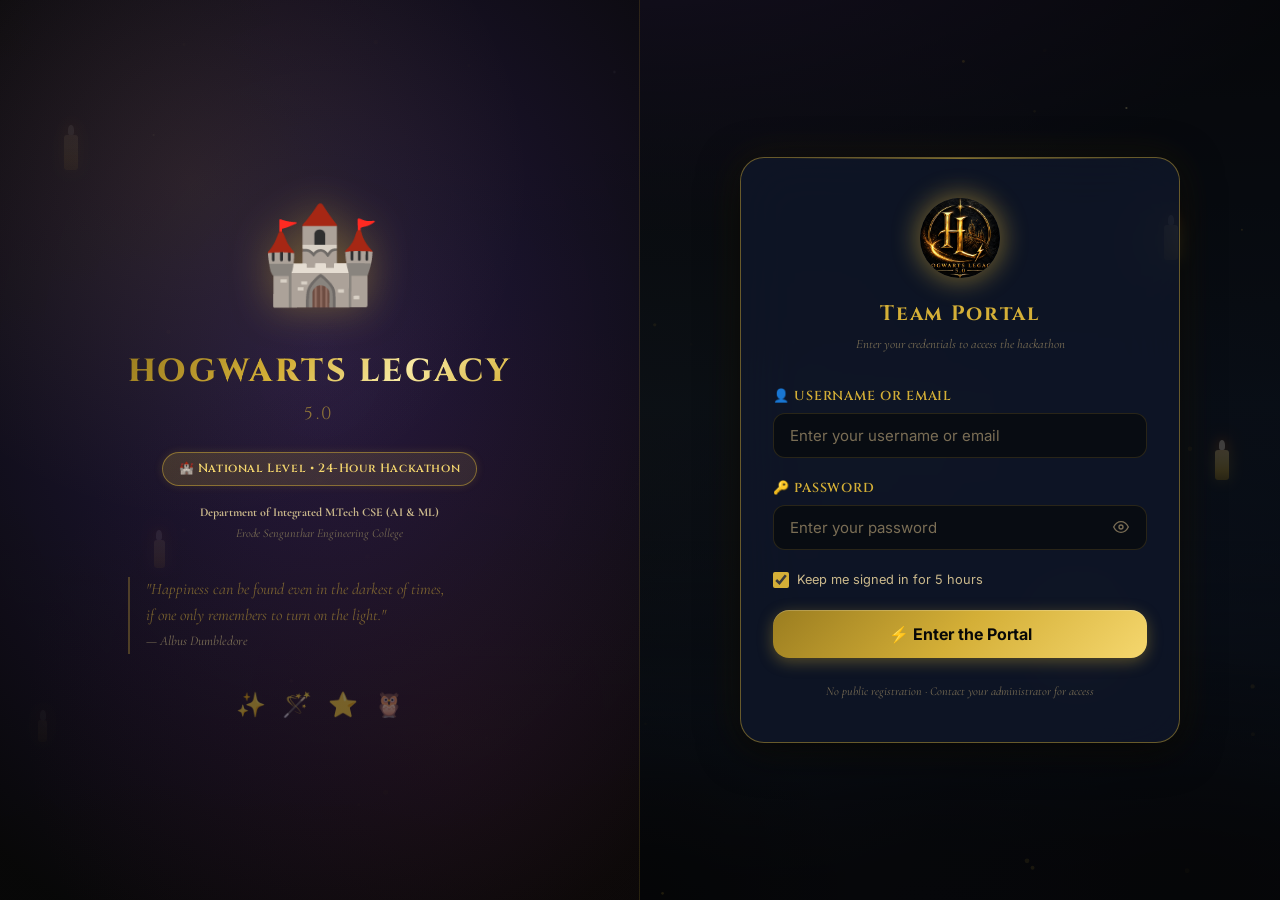
==== commit 3a7d5d52: "fix(auth): improve login error categorization, remove attempt restrictions, and add Hogwarts alert t" ====
--- a/project-portal/frontend/index.html
+++ b/project-portal/frontend/index.html
@@ -38,6 +38,113 @@
     .stars-layer {
       animation: fogDrift 8s ease-in-out infinite;
     }
+
+    /* ── Hogwarts-Themed Alerts ── */
+    .hw-alert {
+      position: relative;
+      display: flex;
+      align-items: flex-start;
+      gap: 0.85rem;
+      padding: 0.95rem 1.15rem;
+      border-radius: var(--radius-md);
+      margin-bottom: 1.25rem;
+      font-size: 0.875rem;
+      line-height: 1.45;
+      backdrop-filter: blur(14px);
+      box-sizing: border-box;
+      width: 100%;
+      opacity: 0;
+      transform: translateY(-8px);
+      transition: opacity 0.25s cubic-bezier(0.4, 0, 0.2, 1), transform 0.25s cubic-bezier(0.4, 0, 0.2, 1);
+      pointer-events: none;
+    }
+    .hw-alert.hw-alert-show {
+      opacity: 1;
+      transform: translateY(0);
+      pointer-events: auto;
+    }
+    .hw-alert.alert-hidden {
+      display: none !important;
+    }
+    .hw-alert-icon {
+      flex-shrink: 0;
+      display: flex;
+      align-items: center;
+      justify-content: center;
+      margin-top: 0.15rem;
+    }
+    .hw-alert-icon svg {
+      display: block;
+    }
+    .hw-alert-body {
+      flex: 1;
+      min-width: 0;
+    }
+    .hw-alert-title {
+      font-family: 'Cinzel', serif;
+      font-size: 0.82rem;
+      font-weight: 700;
+      letter-spacing: 0.05em;
+      margin-bottom: 0.25rem;
+      text-transform: uppercase;
+    }
+    .hw-alert-msg {
+      font-size: 0.84rem;
+      font-weight: 400;
+      word-break: break-word;
+      line-height: 1.4;
+    }
+    .hw-alert-close {
+      flex-shrink: 0;
+      background: none;
+      border: none;
+      color: inherit;
+      opacity: 0.6;
+      font-size: 1.35rem;
+      line-height: 1;
+      cursor: pointer;
+      padding: 0 0 0 0.5rem;
+      transition: opacity 0.2s ease, transform 0.2s ease;
+    }
+    .hw-alert-close:hover {
+      opacity: 1;
+      transform: scale(1.15);
+    }
+    .hw-alert-network {
+      background: linear-gradient(135deg, rgba(16, 36, 68, 0.95), rgba(10, 24, 46, 0.98));
+      border: 1px solid rgba(59, 130, 246, 0.55);
+      box-shadow: 0 8px 24px rgba(0, 0, 0, 0.6), 0 0 18px rgba(59, 130, 246, 0.35);
+      color: #bfdbfe;
+    }
+    .hw-alert-network .hw-alert-title { color: #93c5fd; }
+    .hw-alert-network .hw-alert-icon { color: #60a5fa; }
+
+    .hw-alert-auth {
+      background: linear-gradient(135deg, rgba(58, 16, 20, 0.95), rgba(38, 10, 14, 0.98));
+      border: 1px solid rgba(239, 68, 68, 0.55);
+      box-shadow: 0 8px 24px rgba(0, 0, 0, 0.6), 0 0 18px rgba(220, 38, 38, 0.32);
+      color: #fecaca;
+    }
+    .hw-alert-auth .hw-alert-title { color: #fca5a5; }
+    .hw-alert-auth .hw-alert-icon { color: #f87171; }
+
+    .hw-alert-server {
+      background: linear-gradient(135deg, rgba(62, 42, 10, 0.95), rgba(42, 28, 6, 0.98));
+      border: 1px solid rgba(245, 158, 11, 0.6);
+      box-shadow: 0 8px 24px rgba(0, 0, 0, 0.6), 0 0 18px rgba(217, 119, 6, 0.38);
+      color: #fef3c7;
+    }
+    .hw-alert-server .hw-alert-title { color: #fde68a; }
+    .hw-alert-server .hw-alert-icon { color: #fbbf24; }
+
+    .hw-alert-validation {
+      background: linear-gradient(135deg, rgba(46, 36, 14, 0.95), rgba(30, 22, 8, 0.98));
+      border: 1px solid rgba(212, 175, 55, 0.5);
+      box-shadow: 0 8px 24px rgba(0, 0, 0, 0.6), 0 0 14px rgba(212, 175, 55, 0.25);
+      color: #fef9c3;
+    }
+    .hw-alert-validation .hw-alert-title { color: var(--gold-light); }
+    .hw-alert-validation .hw-alert-icon { color: var(--gold); }
   </style>
 </head>
 
@@ -118,25 +225,14 @@
         <h1 class="login-title">Team Portal</h1>
         <p class="login-subtitle">Enter your credentials to access the hackathon</p>
 
-        <!-- Session-expired notice (shown via URL param) -->
-        <div id="session-expired-notice" class="login-attempts-warning" style="display:none;margin-bottom:1rem">
-          ⏳ Your session expired. Please login again.
-        </div>
-
-        <!-- Error Alert -->
-        <div id="alert" class="alert alert-error alert-hidden" role="alert" aria-live="assertive">
-          <span aria-hidden="true">⚠️</span>
-          <span id="alert-msg"></span>
-        </div>
-
-        <!-- Lockout Warning -->
-        <div id="lockout-warning" class="login-attempts-warning" role="alert" aria-live="polite">
-          🔒 <span id="lockout-msg">Account temporarily locked. Try again later.</span>
-        </div>
-
-        <!-- Attempt warning -->
-        <div id="attempt-warning" class="login-attempts-warning" role="alert" aria-live="polite">
-          ⚠️ <span id="attempt-msg">Invalid credentials.</span>
+        <!-- Hogwarts Magical Alert Banner -->
+        <div id="alert" class="hw-alert alert-hidden" role="alert" aria-live="assertive">
+          <div class="hw-alert-icon" id="alert-icon" aria-hidden="true"></div>
+          <div class="hw-alert-body">
+            <div class="hw-alert-title" id="alert-title"></div>
+            <div class="hw-alert-msg" id="alert-msg"></div>
+          </div>
+          <button type="button" class="hw-alert-close" id="alert-close" aria-label="Close alert">&times;</button>
         </div>
 
         <!-- Login Form -->
@@ -208,7 +304,7 @@
   <script type="module">
     import { getToken, getUser } from './js/api.js';
     import { login } from './js/auth.js';
-    import { loginSecurity, sanitizeInput, cleanForApi, saveRememberedUsername, getRememberedUsername, secureLogout } from './js/security.js';
+    import { cleanForApi, saveRememberedUsername, getRememberedUsername, secureLogout } from './js/security.js';
     import { toast } from './js/toast.js';
     import { showLoader, hideLoader } from './js/theme.js';
     import { initParticles } from './js/particles.js';
@@ -216,11 +312,86 @@
     // ── Init particles (subtle on login page) ──
     initParticles({ count: window.innerWidth < 768 ? 20 : 40, opacity: 0.4 });
 
+    // ── DOM refs ──
+    const form = document.getElementById('login-form');
+    const btn = document.getElementById('login-btn');
+    const alertEl = document.getElementById('alert');
+    const alertIcon = document.getElementById('alert-icon');
+    const alertTitle = document.getElementById('alert-title');
+    const alertMsg = document.getElementById('alert-msg');
+    const alertClose = document.getElementById('alert-close');
+    const userInput = document.getElementById('username');
+    const pwInput = document.getElementById('password');
+    const pwToggle = document.getElementById('pw-toggle');
+    const eyeOpen = document.getElementById('eye-open');
+    const eyeClosed = document.getElementById('eye-closed');
+
+    // ── Alert Manager (Single alert, auto-dismiss 5-6s) ──
+    let alertTimer = null;
+
+    function showAlert(type, message, title = '') {
+      if (alertTimer) {
+        clearTimeout(alertTimer);
+        alertTimer = null;
+      }
+
+      alertEl.classList.remove('hw-alert-network', 'hw-alert-auth', 'hw-alert-server', 'hw-alert-validation', 'alert-hidden', 'hw-alert-show');
+
+      let iconHtml = '';
+      let defaultTitle = '';
+
+      if (type === 'network') {
+        alertEl.classList.add('hw-alert-network');
+        iconHtml = `<svg width="22" height="22" viewBox="0 0 24 24" fill="none" stroke="currentColor" stroke-width="2" stroke-linecap="round" stroke-linejoin="round"><path d="M5 12.55a11 11 0 0 1 14.08 0"></path><path d="M1.42 9a16 16 0 0 1 21.16 0"></path><path d="M8.53 16.11a6 6 0 0 1 6.95 0"></path><line x1="12" y1="20" x2="12.01" y2="20"></line></svg>`;
+        defaultTitle = 'Network Disruption';
+      } else if (type === 'auth') {
+        alertEl.classList.add('hw-alert-auth');
+        iconHtml = `<svg width="22" height="22" viewBox="0 0 24 24" fill="none" stroke="currentColor" stroke-width="2" stroke-linecap="round" stroke-linejoin="round"><path d="M12 22s8-4 8-10V5l-8-3-8 3v7c0 6 8 10 8 10z"></path><line x1="12" y1="8" x2="12" y2="12"></line><line x1="12" y1="16" x2="12.01" y2="16"></line></svg>`;
+        defaultTitle = 'Authentication Failed';
+      } else if (type === 'server') {
+        alertEl.classList.add('hw-alert-server');
+        iconHtml = `<svg width="22" height="22" viewBox="0 0 24 24" fill="none" stroke="currentColor" stroke-width="2" stroke-linecap="round" stroke-linejoin="round"><path d="M3 21h18"></path><path d="M3 10h18"></path><path d="M5 6l7-3 7 3"></path><path d="M4 10v11"></path><path d="M20 10v11"></path><path d="M8 14v4"></path><path d="M12 14v4"></path><path d="M16 14v4"></path></svg>`;
+        defaultTitle = 'Ministry Server Notice';
+      } else {
+        alertEl.classList.add('hw-alert-validation');
+        iconHtml = `<svg width="22" height="22" viewBox="0 0 24 24" fill="none" stroke="currentColor" stroke-width="2" stroke-linecap="round" stroke-linejoin="round"><polygon points="13 2 3 14 12 14 11 22 21 10 12 10 13 2"></polygon></svg>`;
+        defaultTitle = 'Validation Notice';
+      }
+
+      alertIcon.innerHTML = iconHtml;
+      alertTitle.textContent = title || defaultTitle;
+      alertMsg.textContent = message;
+
+      void alertEl.offsetWidth; // Force reflow
+      alertEl.classList.add('hw-alert-show');
+      alertEl.scrollIntoView({ behavior: 'smooth', block: 'nearest' });
+
+      alertTimer = setTimeout(() => {
+        hideAlert();
+      }, 5500);
+    }
+
+    function hideAlert() {
+      if (alertTimer) {
+        clearTimeout(alertTimer);
+        alertTimer = null;
+      }
+      alertEl.classList.remove('hw-alert-show');
+      setTimeout(() => {
+        if (!alertEl.classList.contains('hw-alert-show')) {
+          alertEl.classList.add('alert-hidden');
+        }
+      }, 250);
+    }
+
+    if (alertClose) {
+      alertClose.addEventListener('click', hideAlert);
+    }
+
     // ── Session expired notice ──
     const params = new URLSearchParams(window.location.search);
     if (params.get('expired') === '1') {
-      document.getElementById('session-expired-notice').style.display = 'block';
-      // Clear the param from URL without reload
+      showAlert('validation', 'Your session has expired. Please login again to continue.', 'Session Expired');
       history.replaceState({}, '', window.location.pathname);
     }
 
@@ -237,23 +408,9 @@
     // ── Autofill remembered username ──
     const rememberedUser = getRememberedUsername();
     if (rememberedUser) {
-      document.getElementById('username').value = rememberedUser;
+      userInput.value = rememberedUser;
       document.getElementById('remember-me').checked = true;
     }
-
-    // ── DOM refs ──
-    const form = document.getElementById('login-form');
-    const btn = document.getElementById('login-btn');
-    const alertEl = document.getElementById('alert');
-    const alertMsg = document.getElementById('alert-msg');
-    const lockoutWarn = document.getElementById('lockout-warning');
-    const lockoutMsg = document.getElementById('lockout-msg');
-    const attemptWarn = document.getElementById('attempt-warning');
-    const attemptMsg = document.getElementById('attempt-msg');
-    const pwInput = document.getElementById('password');
-    const pwToggle = document.getElementById('pw-toggle');
-    const eyeOpen = document.getElementById('eye-open');
-    const eyeClosed = document.getElementById('eye-closed');
 
     // ── Password visibility toggle ──
     pwToggle.addEventListener('click', () => {
@@ -266,7 +423,6 @@
       pwInput.focus();
     });
 
-    // Keyboard support for toggle
     pwToggle.addEventListener('keydown', (e) => {
       if (e.key === 'Enter' || e.key === ' ') { e.preventDefault(); pwToggle.click(); }
     });
@@ -286,122 +442,93 @@
       pwInput.addEventListener('blur', () => { capsWarning.style.display = 'none'; });
     }
 
-    // ── Alert helpers ──
-    function showError(msg) {
-      alertMsg.textContent = msg;
-      alertEl.classList.remove('alert-hidden');
-      alertEl.scrollIntoView({ behavior: 'smooth', block: 'nearest' });
-    }
-    function hideError() { alertEl.classList.add('alert-hidden'); }
-
-    function showLockout() {
-      lockoutMsg.textContent = `Account locked for ${loginSecurity.getRemainingLockoutFormatted()}. Too many failed attempts.`;
-      lockoutWarn.classList.add('visible');
-      attemptWarn.classList.remove('visible');
-      btn.disabled = true;
-      btn.textContent = '🔒 Account Locked';
-    }
-
-    function showAttemptWarn(attempts) {
-      const left = loginSecurity.attemptsLeft();
-      attemptMsg.textContent = `Invalid username or password. ${left} attempt${left !== 1 ? 's' : ''} remaining.`;
-      attemptWarn.classList.add('visible');
-    }
-
-    // ── Check lockout on load ──
-    if (loginSecurity.isLocked()) {
-      showLockout();
-      // Poll until lockout expires
-      const lockPoll = setInterval(() => {
-        if (!loginSecurity.isLocked()) {
-          clearInterval(lockPoll);
-          lockoutWarn.classList.remove('visible');
-          attemptWarn.classList.remove('visible');
-          btn.disabled = false;
-          btn.innerHTML = '⚡ Enter the Portal';
-          toast.info('Account unlocked. You may now login.');
-        } else {
-          lockoutMsg.textContent = `Account locked for ${loginSecurity.getRemainingLockoutFormatted()}. Too many failed attempts.`;
-        }
-      }, 10000);
-    }
-
-    // ── Form submit ──
+    // ── Form submit with Alohomora UX & Exact Error Classification ──
+    let isSubmitting = false;
+
     form.addEventListener('submit', async (e) => {
       e.preventDefault();
-      hideError();
-
-      // Lockout check
-      if (loginSecurity.isLocked()) { showLockout(); return; }
-
-      // Read & sanitize
-      const rawUser = document.getElementById('username').value;
-      const rawPass = document.getElementById('password').value;
-      const username = cleanForApi(rawUser);  // only trim for API
-      const password = rawPass;               // never modify passwords
-
-      if (!username || !password) {
-        showError('Please enter your username and password.');
+      if (isSubmitting) return;
+
+      hideAlert();
+
+      // Read & clean
+      const rawUser = userInput.value;
+      const rawPass = pwInput.value;
+      const username = cleanForApi(rawUser);
+      const password = rawPass;
+
+      // Friendly validation
+      if (!username) {
+        showAlert('validation', 'Please enter your username or email.', 'Missing Username');
+        userInput.focus();
         return;
       }
 
-      // Remember me
+      if (!password) {
+        showAlert('validation', 'Please enter your password.', 'Missing Password');
+        pwInput.focus();
+        return;
+      }
+
+      // Lock UI into Alohomora loading state
+      isSubmitting = true;
+      btn.disabled = true;
+      btn.innerHTML = '<span class="hw-spinner"></span>Casting Alohomora...';
+
       const rememberMe = document.getElementById('remember-me').checked;
 
-      // Disable button
-      btn.disabled = true;
-      btn.innerHTML = '<span class="hw-spinner"></span>Entering the portal…';
-
       try {
-        showLoader('Authenticating…');
         const user = await login(username, password);
 
-        // Record success — clear lockout
-        loginSecurity.recordSuccess();
-
-        // Handle remember me
+        // Remember Me handling
         if (rememberMe) {
           saveRememberedUsername(username);
         } else {
-          secureLogout(false);  // clears remembered if unchecked
-          // Re-set tokens (login already set them via auth.js)
-          // We only want to remove the remembered username
+          secureLogout(false);
           localStorage.removeItem('hw_remembered_username');
         }
 
-        hideLoader(200);
-        updateLoaderMessage('Welcome, ' + (user.team_name || user.username) + '!');
+        // Magical success feedback
+        btn.innerHTML = '✨ Alohomora Unlocked!';
         toast.magic('⚡ Welcome to Hogwarts Legacy 5.0!');
 
         setTimeout(() => {
           window.location.href = user.role === 'ADMIN' ? 'admin.html' : 'dashboard.html';
-        }, 1200);
+        }, 1000);
 
       } catch (err) {
-        hideLoader(0);
-        const attempts = loginSecurity.recordFailure();
-
-        if (loginSecurity.isLocked()) {
-          showLockout();
-          toast.error('Account locked after too many failed attempts.');
-        } else {
-          // Never reveal which field — generic message
-          showError('Invalid username or password.');
-          showAttemptWarn(attempts);
-        }
-
+        // Unlock button
+        isSubmitting = false;
         btn.disabled = false;
         btn.innerHTML = '⚡ Enter the Portal';
+
+        // Keep username unchanged, clear only password, and focus password input
+        pwInput.value = '';
+        pwInput.focus();
+
+        // Specific Error Classification
+        if (err.isTimeout) {
+          showAlert('network', 'Connection timed out. Please check your network and try again.', 'Connection Timeout');
+        } else if (err.isNetwork || !navigator.onLine) {
+          showAlert('network', 'Unable to connect to the Ministry of Magic servers. Please check your internet connection and try again.', 'Network Error');
+        } else if (err.status === 401) {
+          showAlert('auth', 'Incorrect username or password. Please try again.', 'Authentication Failed');
+        } else if (err.status === 422) {
+          showAlert('validation', err.message || 'Please check your username and password.', 'Validation Error');
+        } else if (err.status === 403) {
+          showAlert('auth', err.message || 'Account is inactive. Contact administrator.', 'Account Inactive');
+        } else if (err.status >= 500) {
+          showAlert('server', 'The Hogwarts Portal is temporarily unavailable. Please try again in a few moments.', 'Ministry Server Notice');
+        } else {
+          const msg = (err.message || '').toLowerCase();
+          if (msg.includes('network') || msg.includes('fetch') || msg.includes('offline') || msg.includes('connect')) {
+            showAlert('network', 'Unable to connect to the Ministry of Magic servers. Please check your internet connection and try again.', 'Network Error');
+          } else {
+            showAlert('server', 'The Hogwarts Portal is temporarily unavailable. Please try again in a few moments.', 'Ministry Server Notice');
+          }
+        }
       }
     });
-
-    // ── Suppress duplicate submits on double-click ──
-    let submitting = false;
-    form.addEventListener('submit', () => {
-      if (submitting) return false;
-      submitting = true;
-      setTimeout(() => submitting = false, 3000);
-    }, true);
 
     // Import updateLoaderMessage separately to avoid scope issues
     import('./js/theme.js').then(({ updateLoaderMessage }) => {
--- a/project-portal/frontend/css/styles.css
+++ b/project-portal/frontend/css/styles.css
@@ -820,7 +820,145 @@
 .alert-error   { background: rgba(239,68,68,0.1);   border: 1px solid rgba(239,68,68,0.3);   color: #ef4444; }
 .alert-info    { background: rgba(212,175,55,0.08); border: 1px solid rgba(212,175,55,0.25); color: var(--gold); }
 .alert-warning { background: rgba(212,175,55,0.08); border: 1px solid rgba(212,175,55,0.25); color: var(--gold); }
-.alert-hidden  { display: none; }
+.alert-hidden  { display: none !important; }
+
+/* ── Hogwarts-Themed Alerts ─────────────────────────────────────────── */
+.hw-alert {
+  position: relative;
+  display: flex;
+  align-items: flex-start;
+  gap: 0.85rem;
+  padding: 0.95rem 1.15rem;
+  border-radius: var(--radius-md);
+  margin-bottom: 1.25rem;
+  font-size: 0.875rem;
+  line-height: 1.45;
+  backdrop-filter: blur(14px);
+  box-sizing: border-box;
+  width: 100%;
+  opacity: 0;
+  transform: translateY(-8px);
+  transition: opacity 0.25s cubic-bezier(0.4, 0, 0.2, 1), transform 0.25s cubic-bezier(0.4, 0, 0.2, 1);
+  pointer-events: none;
+}
+.hw-alert.hw-alert-show {
+  opacity: 1;
+  transform: translateY(0);
+  pointer-events: auto;
+}
+.hw-alert-icon {
+  flex-shrink: 0;
+  display: flex;
+  align-items: center;
+  justify-content: center;
+  margin-top: 0.15rem;
+}
+.hw-alert-icon svg {
+  display: block;
+}
+.hw-alert-body {
+  flex: 1;
+  min-width: 0;
+}
+.hw-alert-title {
+  font-family: 'Cinzel', serif;
+  font-size: 0.82rem;
+  font-weight: 700;
+  letter-spacing: 0.05em;
+  margin-bottom: 0.25rem;
+  text-transform: uppercase;
+}
+.hw-alert-msg {
+  font-size: 0.84rem;
+  font-weight: 400;
+  word-break: break-word;
+  line-height: 1.4;
+}
+.hw-alert-close {
+  flex-shrink: 0;
+  background: none;
+  border: none;
+  color: inherit;
+  opacity: 0.6;
+  font-size: 1.35rem;
+  line-height: 1;
+  cursor: pointer;
+  padding: 0 0 0 0.5rem;
+  transition: opacity 0.2s ease, transform 0.2s ease;
+}
+.hw-alert-close:hover {
+  opacity: 1;
+  transform: scale(1.15);
+}
+
+/* 1. Network Issue — Blue magical glow with Wi-Fi icon */
+.hw-alert-network {
+  background: linear-gradient(135deg, rgba(16, 36, 68, 0.95), rgba(10, 24, 46, 0.98));
+  border: 1px solid rgba(59, 130, 246, 0.55);
+  box-shadow: 0 8px 24px rgba(0, 0, 0, 0.6), 0 0 18px rgba(59, 130, 246, 0.35);
+  color: #bfdbfe;
+}
+.hw-alert-network .hw-alert-title {
+  color: #93c5fd;
+}
+.hw-alert-network .hw-alert-icon {
+  color: #60a5fa;
+}
+
+/* 2. Authentication Failed — Red parchment-style warning with shield icon */
+.hw-alert-auth {
+  background: linear-gradient(135deg, rgba(58, 16, 20, 0.95), rgba(38, 10, 14, 0.98));
+  border: 1px solid rgba(239, 68, 68, 0.55);
+  box-shadow: 0 8px 24px rgba(0, 0, 0, 0.6), 0 0 18px rgba(220, 38, 38, 0.32);
+  color: #fecaca;
+}
+.hw-alert-auth .hw-alert-title {
+  color: #fca5a5;
+}
+.hw-alert-auth .hw-alert-icon {
+  color: #f87171;
+}
+
+/* 3. Server Error — Amber magical notification with Ministry seal */
+.hw-alert-server {
+  background: linear-gradient(135deg, rgba(62, 42, 10, 0.95), rgba(42, 28, 6, 0.98));
+  border: 1px solid rgba(245, 158, 11, 0.6);
+  box-shadow: 0 8px 24px rgba(0, 0, 0, 0.6), 0 0 18px rgba(217, 119, 6, 0.38);
+  color: #fef3c7;
+}
+.hw-alert-server .hw-alert-title {
+  color: #fde68a;
+}
+.hw-alert-server .hw-alert-icon {
+  color: #fbbf24;
+}
+
+/* 4. Validation Notice */
+.hw-alert-validation {
+  background: linear-gradient(135deg, rgba(46, 36, 14, 0.95), rgba(30, 22, 8, 0.98));
+  border: 1px solid rgba(212, 175, 55, 0.5);
+  box-shadow: 0 8px 24px rgba(0, 0, 0, 0.6), 0 0 14px rgba(212, 175, 55, 0.25);
+  color: #fef9c3;
+}
+.hw-alert-validation .hw-alert-title {
+  color: var(--gold-light);
+}
+.hw-alert-validation .hw-alert-icon {
+  color: var(--gold);
+}
+
+/* Golden button spinner */
+.hw-spinner {
+  width: 16px;
+  height: 16px;
+  border: 2px solid rgba(13, 13, 17, 0.3);
+  border-top-color: #0b0c10;
+  border-radius: 50%;
+  animation: spin 0.6s linear infinite;
+  display: inline-block;
+  vertical-align: middle;
+  margin-right: 0.5rem;
+}
 
 /* ── Modal ─────────────────────────────────────────────────────────────── */
 .modal-overlay {
